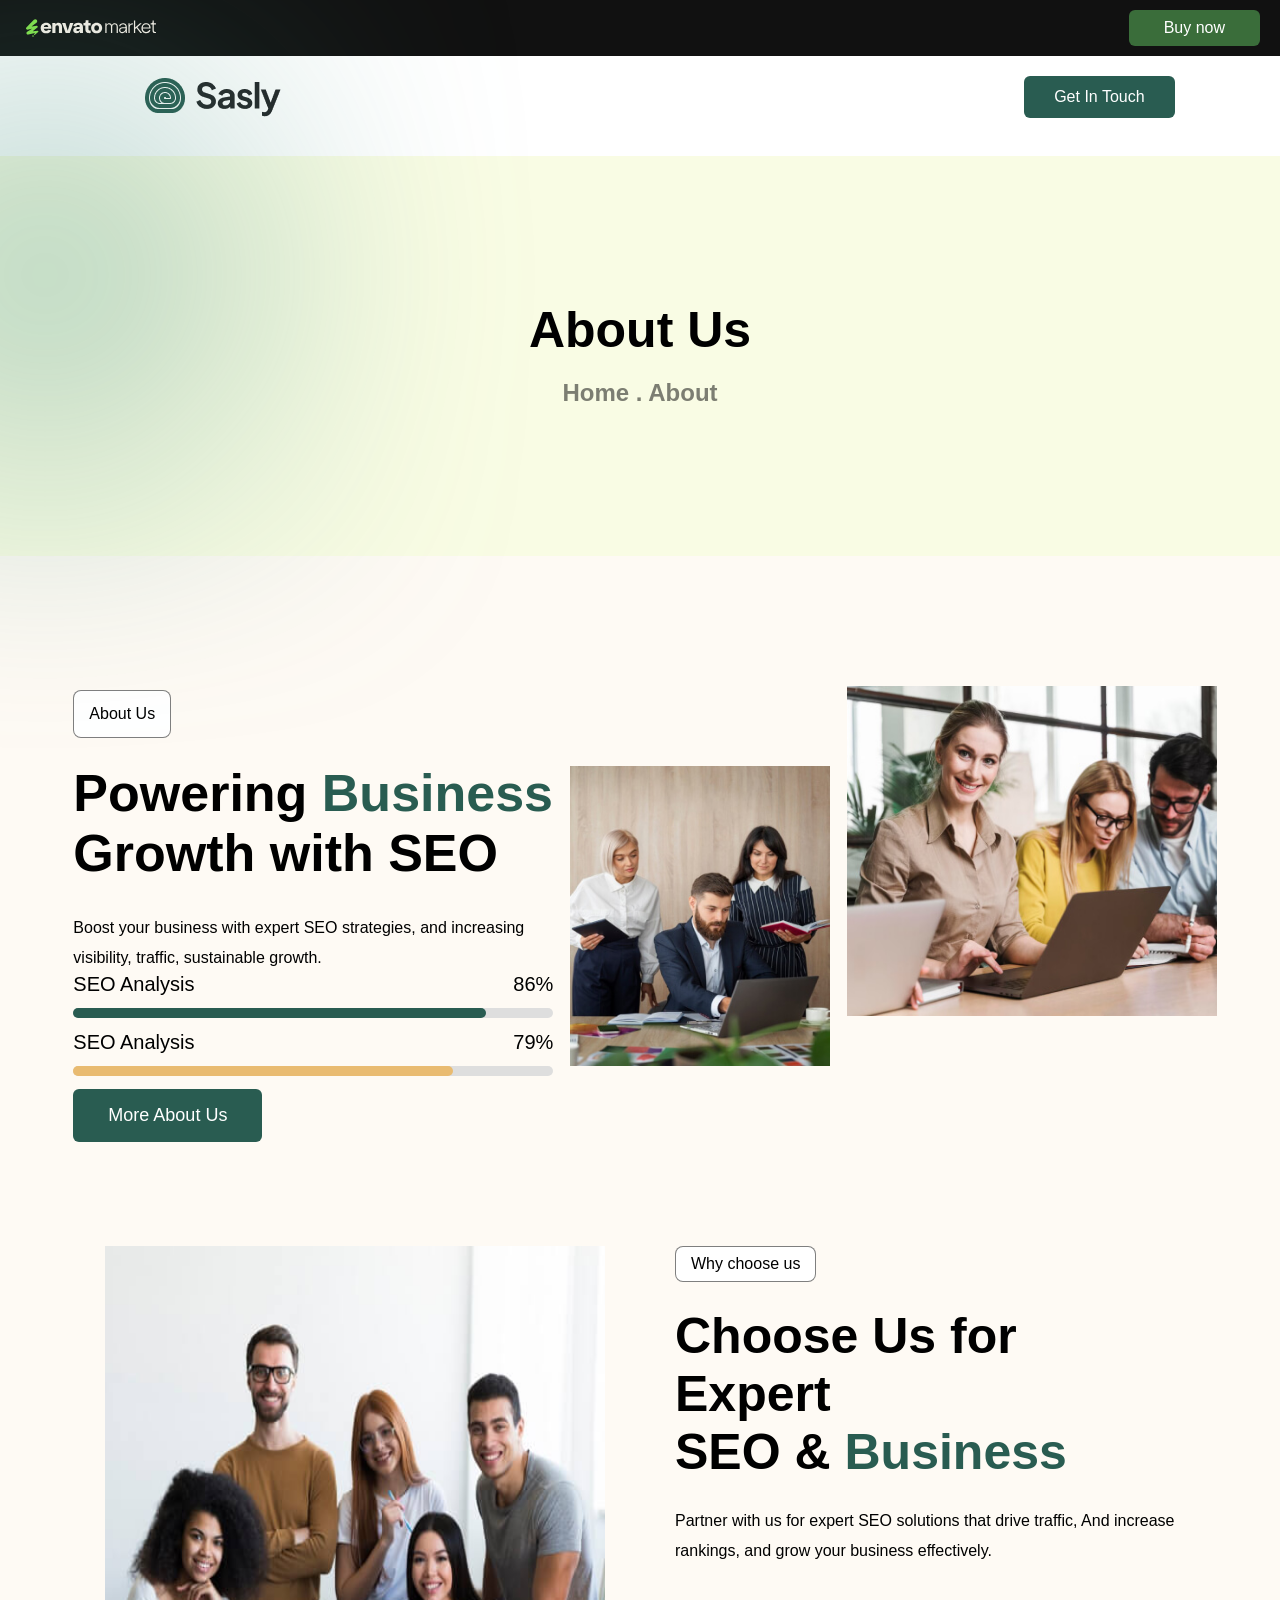
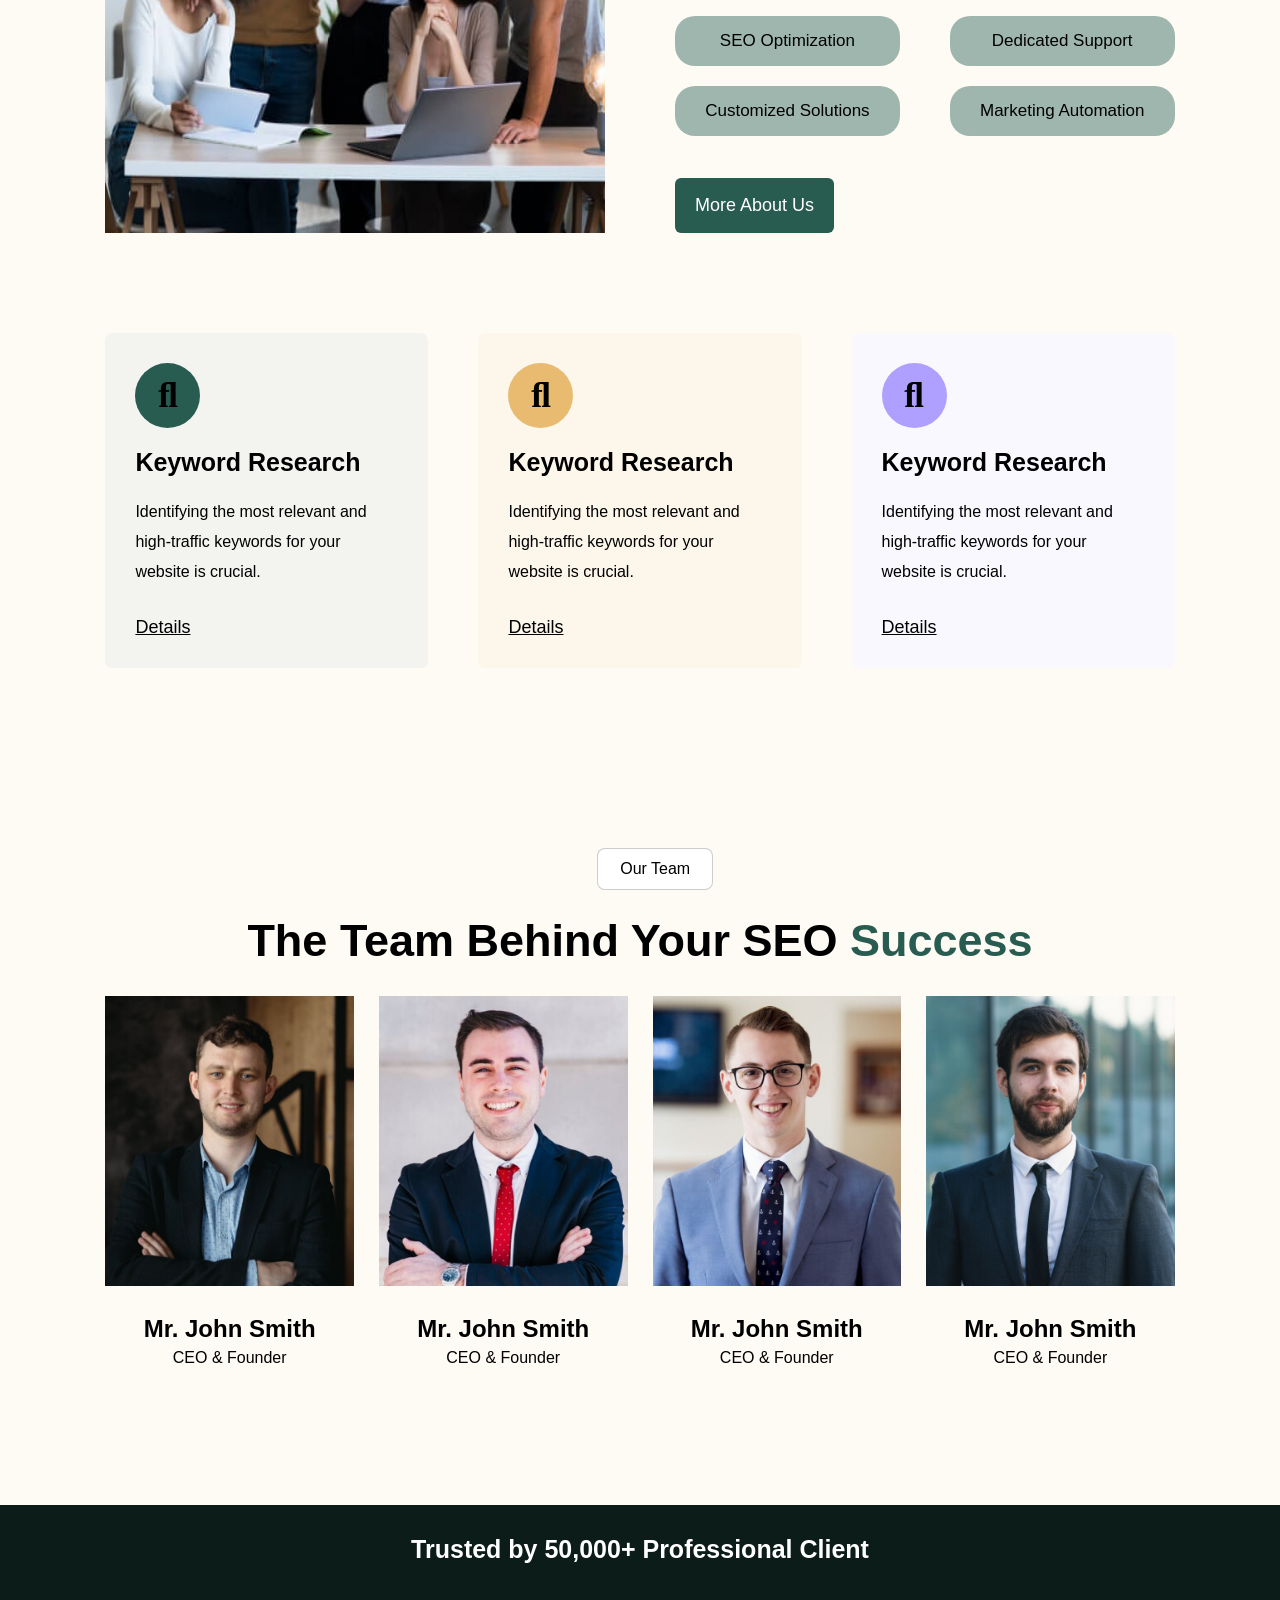
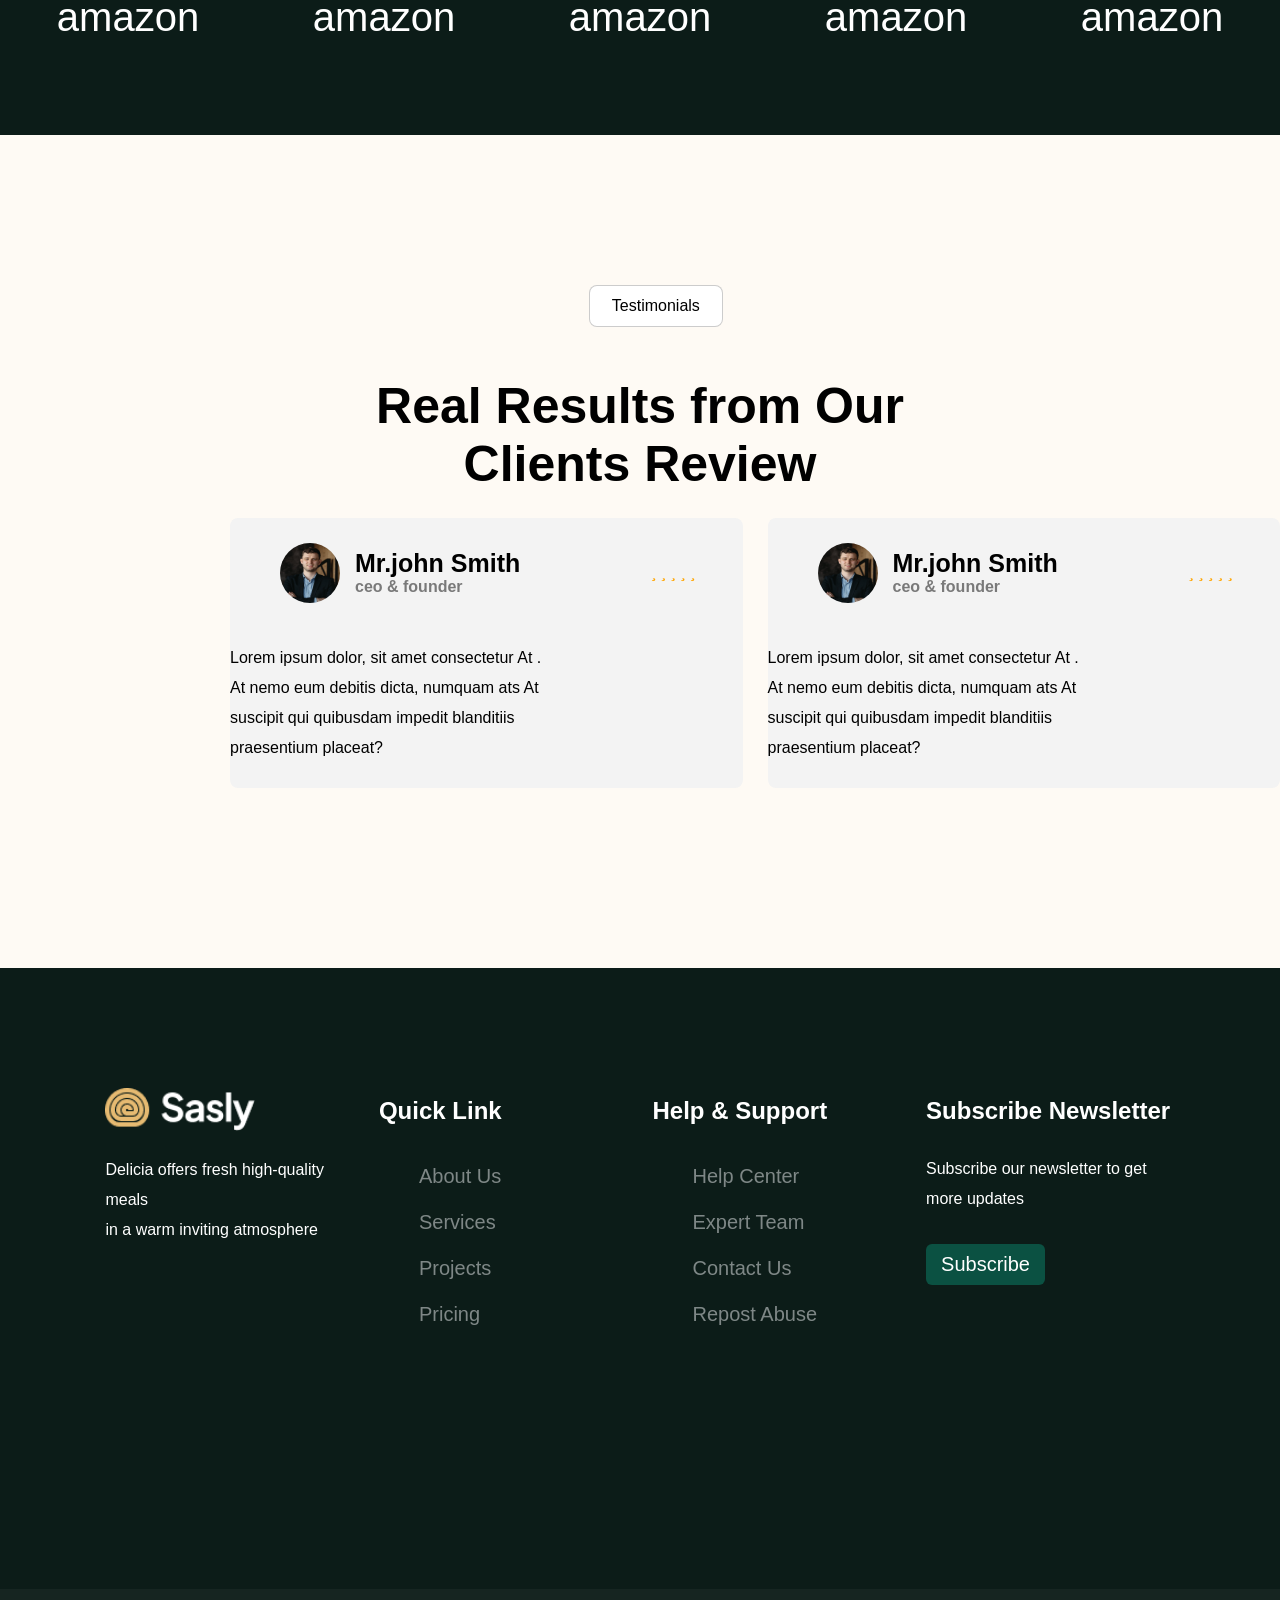
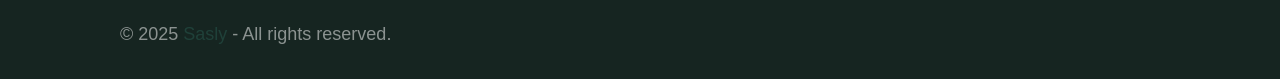
==== index.html @ f97bd37a "first commit" ====
<!DOCTYPE html>
<html>

<head>
    <meta charset='utf-8'>
    <meta http-equiv='X-UA-Compatible' content='IE=edge'>
    <title>index</title>
    <meta name='viewport' content='width=device-width, initial-scale=1'>
    <link rel="stylesheet" href="./css/style.css">
    <link rel="stylesheet" href="./css/fontawesome.css">
</head>

<body>
    <div class="nav">
        <!--logo -->
        <img src="./imgs/envato_market-dd390ae860330996644c1c109912d2bf63885fc075b87215ace9b5b4bdc71cc8.svg">
        <!-- button -->
        <button>
            <a href="#!">
                Buy now
            </a>
        </button>
    </div>
    <!-- start header -->
    <header id="link" class="head2">
        <!-- container -->
        <div class="container">
            <!-- img -->
            <!-- ul -->
            <ul class="links">
                <a href="#!"><img src="./imgs/logo-main[1].png"></a>
                <div class="li">
                    <li>
                        <a href="user.html#link">home</a>
                    </li>

                    <li>
                        <a href="#!">Services</a>
                    </li>

                    <li>
                        <a href="index.html#about">Projects</a>
                    </li>

                    <li>
                        <a href="#!">Pages</a>
                    </li>

                    <li>
                        <a href="#!">Blog</a>
                    </li>
                </div>
                <button class="btn">
                    <a href="#!">
                        Get In Touch<!--  <i class="fa-solid fa-angles-right"></i> -->
                    </a>
                </button>
            </ul>
            <!-- button -->

            <!-- i -->
            <div class="i">
                <a href="#!"> <i class="fa-solid fa-list-ul"></i></a>
            </div>
        </div>
    </header>
    <div id="about" class="about">
        <div class="filterabout"></div>
        <h1 class="h1about">
            About Us
        </h1>
        <h2 class="h2about">
            Home . About
        </h2>
    </div>
    <section class="aboutus">
        <!-- <div class="container"> -->
        <div class="dgrid">
            <div class="p">
                <span class="carding">
                    <p>About Us</p>
                </span>
                <h1>
                    Powering <span class="sg">Business</span> <br>Growth with SEO
                </h1>
                <p>
                    Boost your business with expert SEO strategies, and increasing<br>
                    visibility, traffic, sustainable growth.
                </p>
                <div class="label">
                    <div>
                        SEO Analysis
                    </div>
                    <div>
                        86%
                    </div>
                </div>
                <progress max="100" min="5" value="86" class="pro0">
                </progress> <br>
                <div class="label">
                    <div>
                        SEO Analysis
                    </div>
                    <div>
                        79%
                    </div>
                </div>
                <progress max="100" min="5" value="79" class="pro1">
                </progress> <br>
                <button class="btns">
                    <a href="#!">
                        More About Us
                    </a>
                </button>
            </div>
            <!-- img -->
            <img class="about3" src="./imgs/about3.jpg">
            <!-- about us -->
            <!-- img -->
            <img class="about4" src="./imgs/about4.jpg">
            <!-- button -->
        </div>
    </section>
    <section class="Whychooseus">
        <div class="container">
            <img src="./imgs/service1.jpg">
            <div class="chooseus">
                <span class="carding">
                    Why choose us
                </span>
                <h1 class="h1head">
                    Choose Us for Expert<br> SEO & <span class="sg">Business</span>
                </h1>
                <p>
                    Partner with us for expert SEO solutions that drive traffic, And increase<br> rankings, and grow
                    your business effectively.
                </p>
                <div class="chooseflex1">
                    <span class="choosespan">SEO Optimization</span>
                    <span class="choosespan">Dedicated Support</span>
                </div>
                <div class="chooseflex2">
                    <span class="choosespan">Customized Solutions</span>
                    <span class="choosespan">Marketing Automation</span>
                </div>
                <button class="btns">
                    <a href="#!">More About Us</a>
                </button>
            </div>
        </div>
    </section>
    <section class="WorkingProcess">
        <div class="container">
            <div class="mainh">
            </div>
            <div class="Delivers2">
                <div class="Deliver1">
                    <div class="expertcycle">
                        <i class="fa-solid fa-magnifying-glass"></i>
                    </div>
                    <h2>Keyword Research</h2>
                    <p>Identifying the most relevant and high-traffic keywords for your website is crucial.</p>
                    <a href="#!">Details</a>
                </div>
                <div class="Deliver2">
                    <div class="expertcycle">
                        <i class="fa-solid fa-magnifying-glass"></i>
                    </div>
                    <h2>Keyword Research</h2>
                    <p>Identifying the most relevant and high-traffic keywords for your website is crucial.</p>
                    <a href="#!">Details</a>
                </div>
                <div class="Deliver3">
                    <div class="expertcycle">
                        <i class="fa-solid fa-magnifying-glass"></i>
                    </div>
                    <h2>Keyword Research</h2>
                    <p>Identifying the most relevant and high-traffic keywords for your website is crucial.</p>
                    <a href="#!">Details</a>
                </div>
            </div>
        </div>
    </section>
    <section class="OurTeam">
        <div class="container">
            <p class="ptrying">
                Our Team
            </p>
            <h1 class="h1center">
                The Team Behind Your SEO <span class="sg">Success</span>
            </h1>
            <div class="teamgrid">
                <div class="teamimgs">
                    <img src="./imgs/team1.jpg">
                    <div class="contacts">
                        <i class="fa-solid fa-magnifying-glass"></i>
                        <i class="fa-solid fa-magnifying-glass"></i>
                        <i class="fa-solid fa-magnifying-glass"></i>
                        <i class="fa-solid fa-magnifying-glass"></i>
                    </div>
                    <h1>
                        Mr. John Smith
                    </h1>
                    <p>
                        CEO & Founder
                    </p>
                </div>
                <div class="teamimgs">
                    <img src="./imgs/team2.jpg">
                    <div class="contacts">
                        <i class="fa-solid fa-magnifying-glass"></i>
                        <i class="fa-solid fa-magnifying-glass"></i>
                        <i class="fa-solid fa-magnifying-glass"></i>
                        <i class="fa-solid fa-magnifying-glass"></i>
                    </div>
                    <h1>
                        Mr. John Smith
                    </h1>
                    <p>
                        CEO & Founder
                    </p>
                </div>
                <div class="teamimgs">
                    <img src="./imgs/team3.jpg">
                    <div class="contacts">
                        <i class="fa-solid fa-magnifying-glass"></i>
                        <i class="fa-solid fa-magnifying-glass"></i>
                        <i class="fa-solid fa-magnifying-glass"></i>
                        <i class="fa-solid fa-magnifying-glass"></i>
                    </div>
                    <h1>
                        Mr. John Smith
                    </h1>
                    <p>
                        CEO & Founder
                    </p>
                </div>
                <div class="teamimgs">
                    <img src="./imgs/team4.jpg">
                    <div class="contacts">
                        <i class="fa-solid fa-magnifying-glass"></i>
                        <i class="fa-solid fa-magnifying-glass"></i>
                        <i class="fa-solid fa-magnifying-glass"></i>
                        <i class="fa-solid fa-magnifying-glass"></i>
                    </div>
                    <h1>
                        Mr. John Smith
                    </h1>
                    <p>
                        CEO & Founder
                    </p>
                </div>

            </div>
    </section>
    <section class=" ProfessionalClient">
        <div class="Professional">
            <h1 class="proh">
                Trusted by 50,000+ Professional Client
            </h1>
            <div class="prop">
                <p>amazon</p>
                <p>amazon</p>
                <p>amazon</p>
                <p>amazon</p>
                <p>amazon</p>
            </div>
        </div>
    </section>
    <section class="Testimonials">
        <p class="ptrying">
            Testimonials
        </p>
        <h1 class="h1head">
            Real Results from Our<br>
            Clients Review
        </h1>

        <div class="gridTestimonials">
            <div class="card1">
                <div class="mrjohn">
                    <img src="./imgs/team1.jpg">
                    <div>
                        <h3>
                            Mr.john Smith
                        </h3>
                        <h4>
                            ceo & founder
                            </h6>
                    </div>
                    <div class="Testimonialsi">
                        <i class="fa-solid fa-star"></i>
                        <i class="fa-solid fa-star"></i>
                        <i class="fa-solid fa-star"></i>
                        <i class="fa-solid fa-star"></i>
                        <i class="fa-solid fa-star"></i>
                    </div>
                </div>
                <p>
                    Lorem ipsum dolor, sit amet consectetur At .<br>
                    At nemo eum debitis dicta, numquam ats At <br>
                    suscipit qui quibusdam impedit blanditiis <br>
                    praesentium placeat?
                </p>
            </div>
            <div class="card1">
                <div class="mrjohn">
                    <img src="./imgs/team1.jpg">
                    <div>
                        <h3>
                            Mr.john Smith
                        </h3>
                        <h4>
                            ceo & founder
                            </h6>
                    </div>
                    <div class="Testimonialsi">
                        <i class="fa-solid fa-star"></i>
                        <i class="fa-solid fa-star"></i>
                        <i class="fa-solid fa-star"></i>
                        <i class="fa-solid fa-star"></i>
                        <i class="fa-solid fa-star"></i>
                    </div>
                </div>
                <p>
                    Lorem ipsum dolor, sit amet consectetur At .<br>
                    At nemo eum debitis dicta, numquam ats At <br>
                    suscipit qui quibusdam impedit blanditiis <br>
                    praesentium placeat?
                </p>
            </div>
            <!-- <div class="card1">
            <div class="mrjohn">
                <img src="./assets/img/team1.jpg">
                <div>
                <h3>
                    Mr.john Smith
                </h3>
                <h4>
                    ceo & founder
                </h6>
            </div>
            <div class="Testimonialsi">
                <i class="fa-solid fa-star"></i>
                <i class="fa-solid fa-star"></i>
                <i class="fa-solid fa-star"></i>
                <i class="fa-solid fa-star"></i>
                <i class="fa-solid fa-star"></i>
            </div>
            </div>
            <p>
                Lorem ipsum dolor, sit amet consectetur At  .<br>
                 At nemo eum debitis dicta, numquam ats At   <br> 
                 suscipit qui quibusdam impedit blanditiis <br>
                    praesentium placeat?
            </p>
        </div> -->
        </div>
    </section>
    <section class="footer">
        <div class="container">
            <div class="grid4">
                <div class="foot1">
                    <img src="./imgs/logo-white.png">
                    <p>Delicia offers fresh high-quality meals<br> in a warm inviting atmosphere</p>
                </div>
                <div class="foot2">
                    <h1>
                        Quick Link
                    </h1>
                    <ul>
                        <li><a href="#!">About Us</a></li>
                        <li><a href="#!">Services</a></li>
                        <li><a href="#!">Projects</a></li>
                        <li><a href="#!">Pricing</a></li>
                    </ul>
                </div>
                <div class="foot3">
                    <h1>
                        Help & Support
                    </h1>
                    <ul>
                        <li><a href="#!">Help Center</a></li>
                        <li><a href="#!">Expert Team</a></li>
                        <li><a href="#!">Contact Us</a></li>
                        <li><a href="#!">Repost Abuse</a></li>
                    </ul>
                </div>
                <div class="foot4">
                    <h1>
                        Subscribe Newsletter
                    </h1>
                    <p>
                        Subscribe our newsletter to get more updates
                    </p>
                    <div>
                        <button class="Subscribe">
                            <a href="#!">
                                Subscribe
                            </a>
                        </button>
                        </span>
                    </div>
                </div>
            </div>
        </div>
        <div class="minfooter">
            <p>
                © 2025 <span class="sg">Sasly</span> - All rights reserved.
            </p>
            <ul class="links">
                <li>
                    <a href="user.html#link">home</a>
                </li>

                <li>
                    <a href="#!">pages</a>
                </li>

                <li>
                    <a href="#!">about us</a>
                </li>

                <li>
                    <a href="#!">contact us</a>
                </li>

                <li>

                </li>
            </ul>
        </div>

    </section>
</body>

</html>
---- css/style.css ----
@import url('https://fonts.googleapis.com/css2?family=Roboto:ital,wght@0,100;0,300;0,400;0,500;0,700;0,900;1,100;1,300;1,400;1,500;1,700;1,900&display=swap');

:root {
    --primary-color: #295C51;
    --secondary-color: #E9BB71;
    --primary-black-color: #0C1C18;
    --gray-color: #FEFCF8;
    --heading-color: #111111;
    --white-color: #ffffff;
    --text-color: #696969;
    --border-color: rgba(16, 16, 16, 0.10);
    --main-gray: #F0F2F4;
    --font-24: 24px;
    --font-18: 18px;
    --font-16: 16px;
    --heading-font: "Plus Jakarta Sans", sans-serif;
    --body-font: "Manrope", sans-serif;
}

* {
    box-sizing: border-box;
}
.ptrying{
    display: inline-flex;
    margin-left: 46%;
    padding-block: 5px;
    padding-inline: 22px;
    text-align: center;
    background-color: var(--white-color);
    color: rgb(0, 0, 0);
    border: 1px solid rgb(0, 0, 0,.2);
    border-radius: 8px;
    margin-bottom: 25px;
}
.carding {
    background-color: white;
    padding-block: 8px;
    padding-inline: 15px;
    display: inline-block;
    text-align: center;
    border: 1px solid rgb(0, 0, 0, .5);
    border-radius: 8px;
    margin-bottom: 25px;
}

html {
    scroll-behavior: smooth;
    transition: 5s;
}

.h1head {
    font-size: 50px;
    margin-top: 25px;
    margin-bottom: 25px;
}

.h1center {
    font-size: 45px;
    text-align: center;
}

.sg {
    color: var(--primary-color);
}

body {
    margin: 0;
    padding: 0;
    font-family: "Manrope", sans-serif;
    background-color: rgb(254, 250, 244);
}

.container {
    max-width: 1295x;
    width: 89%;
    margin-inline: auto;
    padding-inline: 35px;
}

img {
    width: 100%;
    height: 100%;
    display: block;
    max-width: 100%;
}

a {
    color: black;
    display: inline-block;
    text-decoration: none;
}

a:hover {
    color: var(--primary-color);
    transition: .3s;
}

h1,
h2,
h3,
h4,
h5,
h6,
p {
    margin-block: 0;
}

p {
    line-height: 30px;
}

ul,
li {
    list-style-type: none;
}

button {
    padding-block: 9px;
    padding-inline: 15px;
    border-radius: 6px;
    border: none;
    font-size: 16px;
}

/* start header */
.nav {
    background-color: var(--heading-color);
    display: flex;
    height: 56px;
    align-items: center;
    justify-content: space-between;
    position: sticky;
    top: 0px;

    img {
        height: 110px;
        width: 130px;
        margin-left: 26px;
    }

    button {
        margin-right: 20px;
        background-color: rgba(101, 202, 101, 0.5);
    }

    button a {
        color: white;
        padding-left: 20px;
        padding-right: 20px;
    }
}

.head {
    background-color: white;
    display: flex;
    align-items: center;
    margin-bottom: 130px;

    .links {
        display: flex;
        justify-content: space-between;
        align-items: center;

        /* padding-block:10px ; */
        .li {
            display: flex;
            gap: 50px;
        }
    }

    ul {
        display: flex;
        gap: 75px;
        font-size: 20px;
    }

    .btn {
        background-color: var(--primary-color);
    }

    .btn a {
        padding: 3px 15px;
        color: white;
    }

    i {
        display: none;
        font-size: 33px;
    }
}

/* end  header  */
.filter {
    position: absolute;
    top: 100px;
    left: -110px;
    height: 250px;
    width: 250px;
    background-color: #408d7c;
    border-radius: 50%;
    filter: blur(140px);
}

/* start hero */
.hero {
    margin-bottom: 170px;

    .hero-span {
        p {
            margin-bottom: 30px;
            background-color: rgb(255, 255, 255);
            text-align: center;
            display: inline-block;
            align-items: center;
            font-size: large;
            padding-block: 8px;
            padding-inline: 20px;
            border-radius: 8px;
        }
    }

    .models {
        display: grid;
        grid-template-columns: repeat(5, 1fr);
    }

    .container {
        display: grid;
        grid-template-columns: repeat(2, 1fr);
        gap: 65px;
    }

    h1 {
        position: relative;
        font-size: 70px;
        margin-top: 36px;
        margin-bottom: 16px;
        line-height: 95px;
    }

    .sg {
        color: #295C51;
    }

    p {
        margin-bottom: 18px;
    }

    button {
        width: 180px;
        justify-content: flex-start;
        background-color: #295C51;
        margin-right: 30px;
    }

    button a {
        margin: 8px 5px;
        color: white;
    }

    .img1,
    .img2,
    .img3,
    .img4 {
        height: 50px;
        width: 50px;
        object-fit: cover;
        border-radius: 50%;
        border: 2px solid rgb(255, 255, 255);
    }

    .models {
        display: flex;
        align-items: center;
    }

    .img1 {
        margin-right: -10px;
    }

    .img2 {
        margin-right: -10px;
    }

    .img4 {
        background-color: var(--secondary-color);
        margin-left: -10px;
    }

    .img4 p {
        text-align: center;
        margin-top: 12.5px;
    }

    .lift {
        img {
            margin-bottom: 20px;
            width: 300px;

        }

        .right {
            position: relative;
        }

        .right .shape3 {
            position: absolute;
            left: 0;
            top: 0;
            height: 250px;
            width: 250px;
        }

    }

    .filter2 {
        position: absolute;
        bottom: -5px;
        right: 0px;
        height: 200px;
        width: 250px;
        background-color: #408d7c;
        border-radius: 50%;
        filter: blur(140px);
    }

    .shape1 {
        position: absolute;
        top: -50px;
        left: 74%;
        height: 90px;
        width: 115px;
        object-fit: cover;
    }

    .aboutus {
        margin-top: 150px;
    }
}

/* end hero */
/* start about */
.aboutus .dgrid {
    display: flex;
    align-items: center;
    justify-content: space-around;
    margin: 0 55px 100px 65px;

    .about1 {
        margin-top: -70px;
    }

    .about2 {
        margin-top: 70px;
    }

    .about1,
    .about2 {
        height: 470px;
        width: 350px;
        object-fit: contain;
    }

    h1 {
        font-size: 52px;
        margin-bottom: 30px;
    }

    .pro0 {
        accent-color: var(--primary-color);
        border-radius: 8px;
        height: 10px;
        width: 480px;
        margin-top: 12px;
        margin-bottom: 12px;
    }

    .pro0::-webkit-progress-bar {
        background-color: #dedede;
        border-radius: 10px;
    }

    .pro0::-webkit-progress-value {
        background-color: var(--primary-color);
        border-radius: 10px;
    }

    .pro1 {
        accent-color: #E9BB71;
        border-radius: 8px;
        height: 10px;
        width: 480px;
        margin-top: 12px;
        margin-bottom: 12px;
    }

    .pro1::-webkit-progress-bar {
        background-color: #dedede;
        border-radius: 10px;
    }

    .pro1::-webkit-progress-value {
        background-color: #E9BB71;
        border-radius: 10px;
    }

    .poscycle {
        position: relative;

        .about2cycle {
            position: absolute;
            top: -50px;
            left: 25%;
            height: 200px;
            width: 160px;
            object-fit: contain;
        }
    }

    .label {
        display: flex;
        justify-content: space-between;
        font-size: 20px;
    }

    /* .pro2 {
        background-color: var(--primary-color);
        width: 400px;
        height: 11px;
        border-radius: 5px;
    }

    .pro3 {
        background-color: var(--secondary-color);
        width: 360px;
        height: 11px;
        border-radius: 5px;
    } */

    .hpro {
        display: flex;
        justify-content: space-between;
    }

    .btns {
        background-color: var(--primary-color);
    }

    .btns a {
        padding: 7px 20px;
        color: white;
        font-size: 18px;
    }
}

.p2 {
    display: none;
}

/* end about */
/* start Services */
.dflex {
    margin-bottom: 200px;

    .h1cardingdflex {
        flex-direction: column;
        align-items: center;
        justify-content: center;
    }
}

.dflex h1 {
    margin-bottom: 45px;
    text-align: center;
    font-size: 45px;
}

.dflex .carding p {
    display: flex;
    justify-content: center;
    align-items: center;
}

.experts {
    display: grid;
    grid-template-columns: repeat(4, 1fr);
    gap: 25px;
}

.expert {
    text-align: center;
    padding: 30px;
    background-color: rgb(238, 238, 238);
    border-radius: 7px;

    i {
        margin-bottom: 10px;
        padding-top: 20%;
        display: flex;
        justify-content: center;
        font-size: 30px;
        text-align: center;
    }

    p {
        color: rgb(0, 0, 0, .6);
        margin-bottom: 20px;
    }

    h2 {
        margin-bottom: 20px;
    }

    a {
        text-decoration-line: underline;
        padding-top: 10px;
        font-size: 18px;
        margin-bottom: 15px;
        color: #111111;
    }

    .expertcycle {
        background-color: rgba(214, 214, 214, 0.5);
        display: inline-flex;
        align-items: center;
        justify-content: center;
        height: 65px;
        width: 65px;
        border-radius: 50%;
        margin-bottom: 20px;
    }
}

.expert:hover {
    background-color: var(--primary-color);
    transition: .5s ease-in;

    h2,
    p,
    a {
        color: white;
    }

    .expertcycle {
        background-color: #0b5142;
    }
}

/* eng Services */
/* start Case Study */
.CaseStudy {
    margin-bottom: 200px;

    .grid2 {
        display: grid;
        grid-template-columns: repeat(3, 1fr);
        gap: 26px;
    }

    .hb {
        display: flex;
        justify-content: space-between;
    }

    h1 {
        margin-bottom: 45px;
        font-size: 45px;
    }

    .btnc {
        background-color: white;
        height: 56px;
        width: 197px;
        border: 1px solid #8f8f8f;
        border-radius: 10px;
    }

    .btnc a {
        font-size: 18px;
        color: #565656;
    }

    .btnc:hover {
        background-color: var(--primary-color);
        transition: .4s;

        a {
            color: white;
        }
    }

    .card {
        position: relative;
    }

    .content {
        border-radius: 10px;
        background-color: white;
        position: absolute;
        left: 59px;
        width: 390px;
        transform: translateX(-50px);
        margin-top: -30px;
        box-shadow: 0 0 10px rgba(0, 0, 0, 0.2);
    }

    h3 {
        padding-block: 20px;
        padding-inline: 25px;
        margin-left: 20px;
        font-size: 18px;
        opacity: .5;
    }


    .p-case {
        padding-inline: 25px;
        padding-bottom: 25px;
        margin-left: 20px;
        font-size: 24px;
        line-height: 35px;
    }
}

/* end Case Study */
/* start Working Process*/
.WorkingProcess {
    margin-bottom: 180px;

    .mainhead {
        display: flex;
        align-items: center;
        justify-content: center;
    }

    h1 {
        margin-bottom: 45px;
        text-align: center;
        font-size: 45px;
    }

    .Delivers {
        display: grid;
        grid-template-columns: repeat(4, 1fr);
        gap: 25px;

        .Deliver1,
        .Deliver2,
        .Deliver3,
        .Deliver4 {
            text-align: start;
            padding: 30px;
            background-color: rgb(238, 238, 238);
            border-radius: 7px;

            p {
                margin-bottom: 20px;
                opacity: .5;
            }

            h2 {
                font-size: 25px;
                margin-bottom: 20px;
            }

            i {
                font-size: 35px;
            }
        }

        .Deliver1,
        .Deliver3 {
            background-color: #d7e2e1;
        }

        .Deliver2,
        .Deliver4 {
            background-color: #fdf5dc;
        }
    }

    .delivercycle {
        display: inline-flex;
        align-items: center;
        justify-content: center;
        /* margin-bottom: 20px; */
        height: 65px;
        width: 65px;
        border-radius: 50%;
        background-color: #e3e9f0;
    }
}

/* end Working Process*/
/* start OurTeam */
.OurTeam {
    margin-bottom: 190px;

    .contacts {
        position: absolute;
        bottom: 50px;
        left: 27px;
        border-radius: 12px;
        display: none;
        width: 250px;
        background-color: var(--primary-color);

        i {
            font-size: 30px;
            margin-right: 10px;
            color: white;
            padding-block: 20px;
            /* margin-top: 15%; */
        }
    }

    .teamgrid {
        display: grid;
        grid-template-columns: repeat(4, 1fr);
        gap: 25px;

        h1,
        p {
            text-align: center;
        }

        img {
            object-fit: contain;
        }

        .teamimgs {
            position: relative;
        }

        .teamimgs:hover {
            transition: .5s;

            .contacts {
                transition: .5s;
                background-color: var(--primary-color);
                display: flex;
                gap: 18px;
                text-align: center;
                justify-content: space-between;
                display: inline-block;
            }
        }
    }
}

/* end OurTeam */
/* start Pricing Plan */
.PricingPlan {
    .container{
        .h1center{
            margin-bottom: 55px;
        }
    }
    .PricingPlangrid {
        display: grid;
        grid-template-columns: repeat(3, 1fr);
        gap: 45px;

        .Basics1 {
            ul{
                h1{
                    color: white;
                }
            }
            background-color: var(--primary-color);
            padding-left: 40px;
            border-radius: 10px;

            .ul {
                padding-top: 20px;
                line-height: 35px;
                background-color: #487a6f;
                width: 280px;
                border-radius: 8px;
                display: inline-block;
                justify-content: center;

                li {
                    font-size: 17px;
                    padding: 5px;
                    color: white;
                }
            }

            .Basicbtn1 {
                color: white;
                margin-top: 30px;
                padding: 18px 10px;
                width: 80%;
                margin-bottom: 30px;

                a {
                    color: rgb(0, 0, 0);
                    font-size: 18px;

                    i {
                        font-size: medium;
                    }
                }
            }

            .h,
            .p,
            .Standard {
                color: rgb(255, 255, 255);
                font-size: 25px;
                padding-top: 30px;
            }
        }

        .Basics {
            background-color: white;

            .ul {
                padding-top: 20px;
                line-height: 33px;
                background-color: #f4f4f4;
                width: 280px;
                border-radius: 8px;
                display: inline-block;
                justify-content: center;

                li {
                    font-size: 17px;
                    padding: 5px;
                }
            }
        }

        .Basics,
        .Basics1 {
            padding-left: 40px;
            border-radius: 10px;

            .Basic {
                padding-top: 30px;
                font-size: 25px;
            }

            .Basicbtn {
                display: flex;
                align-items: center;
                justify-content: center;
                margin-top: 30px;
                padding: 18px 10px;
                width: 80%;
                background-color: var(--primary-color);
                margin-bottom: 30px;

                a {
                    color: white;
                    font-size: 18px;

                    i {
                        font-size: medium;
                    }
                }
            }

            .Basicbtn:hover {
                background-color: #E9BB71;
                transition: .5s;

                a {
                    color: black;
                }
            }

            .h {
                padding-top: 30px;
                font-size: 55px;
            }

            .p {
                padding-top: 30px;
                font-size: 18px;
                opacity: .4;
            }
        }
    }
}

/* end Pricing Plan */
/* start footer */
.footer {
    position: relative;
    margin-top: 180px;
    background-color: #0C1C18;
    color: white;
    height: 79vh;
    line-height: 45px;

    .grid4 {
        display: grid;
        grid-template-columns: repeat(4, 1fr);
        gap: 25px;
        padding-top: 120px;
        align-items: start;

        img {
            color: white;
            width: 150px;
            object-fit: contain;
            margin-bottom: 24px;
        }
    }

    .footinput {
        width: 200px;
        height: 100px;
        background-color: white;
    }

    .foot2,
    .foot3,
    .foot4 {
        display: block;
        justify-content: flex-start;

        a {
            font-size: 20px;
            color: #F0F2F4;
            opacity: .5;
        }

        h1 {
            margin-bottom: 21px;
        }

        a:hover {
            color: var(--primary-color);
        }
    }

    .minfooter {
        height: 90px;
        width: 100%;
        background-color: rgba(255, 255, 255, 0.04);
        position: absolute;
        bottom: 0;
        display: flex;
        justify-content: space-between;
        align-items: center;

        p {
            padding-left: 120px;
            opacity: .5;
            font-size: large;
        }

        .links {
            display: flex;
            gap: 50px;
            font-size: large;

            li a {
                color: white;
                opacity: .5;
            }

            li a:hover {
                color: var(--primary-color);
            }
        }
    }
}

/* end footer */

/* start responsive */
@media screen and (max-width: 1400px) {
    .links li {
        display: none;
    }

    .head .container {
        display: flex;
        align-items: center;
        justify-content: space-between;
    }

    .filter2 {
        display: none;
    }

    .head i {
        display: inline-flex;
        font-size: 35px;
    }

    .head .btn a {
        display: flex;
        align-items: center;
        margin-right: 5px;
    }

}

@media screen and (max-width: 1260px) {
    .aboutus .dgrid {
        display: flex;
        align-items: center;
        justify-content: space-around;
        margin: 0 0px 100px 0px;
    }
}

@media screen and (max-width: 1173px) {
    .p {
        display: none;
    }

}

@media screen and (max-width: 830px) {
    .btn {
        display: none;
    }
}

@media screen and (max-width: 1080px) {
    .hero .container {
        display: grid;
        grid-template-columns: repeat(1, 1fr);
    }

    .hero .container br {
        display: none;
    }

    .hero .left {
        margin-bottom: 50px;
    }

}

@media screen and (max-width: 1400px) {
    .experts {
        grid-template-columns: repeat(2, 1fr);
        display: grid;
        justify-content: center;
    }

    .expert {
        width: 450px;
    }

    .dflex h1 {
        margin-bottom: 45px;
        margin-left: 18%;
        font-size: 45px;
    }

}

@media screen and (max-width: 1073px) {
    .dflex h1 {
        font-size: 35px;
    }
}

@media screen and (max-width: 972px) {
    .expert {
        width: 400px;
    }
}

@media screen and (max-width: 866px) {
    .experts {
        grid-template-columns: repeat(1, 1fr);
    }

    .dflex h1 {
        font-size: 25px;
    }

    .expert {
        width: 470px;
        justify-content: center;
    }
}

/* end responsive */
/* about us */
.ceo {
    width: 100px;
    background-color: white;
    padding-block: 8px;
    padding-inline: 15px;
    display: flex;
    flex-direction: column;
    align-items: center;
    justify-content: center;
    border: 1px solid rgb(0, 0, 0, .5);
    border-radius: 8px;
    margin-bottom: 25px;
}

.head2 {
    background-color: white;
    display: flex;
    align-items: center;

    .links {
        display: flex;
        justify-content: space-between;
        align-items: center;

        /* padding-block:10px ; */
        .li {
            display: flex;
            gap: 50px;
        }
    }

    ul {
        display: flex;
        gap: 75px;
        font-size: 20px;
    }

    .btn {
        background-color: var(--primary-color);
    }

    .btn a {
        padding: 3px 15px;
        color: white;
    }

    i {
        display: none;
        font-size: 33px;
    }
}

.about {
    background-color: #f9fce4;
    height: 400px;
    margin-bottom: 130px;

    .filterabout {
        position: absolute;
        top: 150px;
        left: -100px;
        height: 250px;
        width: 290px;
        background-color: #408d7c;
        border-radius: 50%;
        filter: blur(140px);
    }

    .h1about {
        font-size: 50px;
        text-align: center;
        padding-top: 145px;
        margin-bottom: 20px;
    }

    .h2about {
        opacity: .5;
        flex-direction: column;
        text-align: center;
        display: flex;
        justify-content: center;
    }
}

.aboutus {
    .about3 {
        height: 300px;
        width: 260px;
    }

    .about4 {
        height: 330px;
        width: 370px;
        margin-bottom: 130px;
    }
}

.WorkingProcess {
    .Delivers2 {
        display: grid;
        grid-template-columns: repeat(3, 1fr);
        gap: 50px;

        .Deliver1 {
            .expertcycle {
                display: inline-flex;
                align-items: center;
                justify-content: center;
                margin-bottom: 20px;
                height: 65px;
                width: 65px;
                border-radius: 50%;
                background-color: #295C51;
                i{
                    text-align: center;
                    margin-top: 30%;
                }
            }
        }

        .Deliver2{
            .expertcycle {
                display: inline-flex;
                align-items: center;
                justify-content: center;
                margin-bottom: 20px;
                height: 65px;
                width: 65px;
                border-radius: 50%;
                background-color: #E9BB71;
                i{
                    text-align: center;
                    margin-top: 30%;
                }
            }
        }
        .Deliver3{
            .expertcycle {
                display: inline-flex;
                align-items: center;
                justify-content: center;
                margin-bottom: 20px;
                height: 65px;
                width: 65px;
                border-radius: 50%;
                background-color: #AF9FFF;
                i{
                    text-align: center;
                    margin-top: 30%;
                }
            }
        }
        .Deliver1,
        .Deliver2,
        .Deliver3 {
            text-align: start;
            padding: 30px;
            border-radius: 7px;

            p {
                font-size: medium;
                margin-bottom: 20px;
            }

            h2 {
                font-size: 25px;
                margin-bottom: 20px;
            }

            i {
                margin-bottom: 20px;
                display: flex;
                justify-content: start;
                font-size: 35px;
            }

            a {
                text-decoration-line: underline;
                padding-top: 10px;
                font-size: 18px;
            }
        }

        .Deliver1 {
            background-color: #F3F4F0;
        }

        .Deliver2 {
            background-color: #FCF6EB;
        }

        .Deliver3 {
            background-color: #F9F8FE;
        }
    }
}

.Whychooseus {
    margin-bottom: 100px;

    .container {
        display: grid;
        grid-template-columns: repeat(2, 1fr);
        gap: 70px;
    }

    .chooseus {
        .carding {
            margin-bottom: 0px;
        }
    }

    .chooseflex1,
    .chooseflex2 {
        display: grid;
        gap: 50px;
        grid-template-columns: repeat(2, 1fr);
    }

    .chooseflex1 {
        margin-top: 50px;
    }

    .choosespan {
        height: 50px;
        border-radius: 20px;
        background-color: #9fb6ae;
        display: inline-flex;
        align-items: center;
        justify-content: center;
        font-size: 17px;
        margin-bottom: 20px;
        color: black;
    }

    .btns {
        background-color: var(--primary-color);
        padding-block: 17px;
        padding-inline: 20px;
        font-size: 18px;
        margin-top: 22px;

        a {
            color: white;
        }
    }

    .expertcycle {
        background-color: rgba(46, 16, 16, 0.5);
        display: inline-flex;
        align-items: center;
        justify-content: center;
        height: 65px;
        width: 65px;
        border-radius: 50%;
        margin-bottom: 20px;
    }
}

.ProfessionalClient {
    .Professional {
        background-color: #0C1C18;
        width: 100%;
        height: 230px;

        /* display: flex; */
        /* justify-content: space-around; */
        .proh {
            color: white;
            font-size: 25px;
            text-align: center;
            padding-top: 30px;
        }

        .prop {
            display: flex;
            align-items: center;
            justify-content: space-around;

            p {
                font-size: 40px;
                color: white;
                padding-top: 3%;
            }
        }
    }
}

.footer {
    .Subscribe {
        background-color: #0b5142;
        margin-top: 30px;

        a {
            color: white;
            opacity: 1;
        }
    }
}

.Testimonials {
    margin-top: 150px;
    .gridTestimonials {
        display: grid;
        grid-template-columns: repeat(2, 1fr);
        gap: 25px;
        margin-left: 230px;

    }
    .card1 {
        background-color: rgb(243, 243, 243);
        padding-block: 25px;
        border-radius: 8px;
    }
    .h1head {
        text-align: center
    }
    .mrjohn {
        display: flex;
        align-items: center;
        gap: 15px;
        margin-bottom: 40px;
        margin-left: 50px;
    }
    img {
        height: 60px;
        width: 60px;
        border-radius: 50%;
    }
    h3 {
        font-size: 25px;
    }
    h4 {
        opacity: .5;
    }
    .pp {
        font-size: 22px;
        margin-left: 50px;
    }
    .Testimonialsi {
        color: orange;
        text-align: end;
        margin-left: 25%;
    }
}
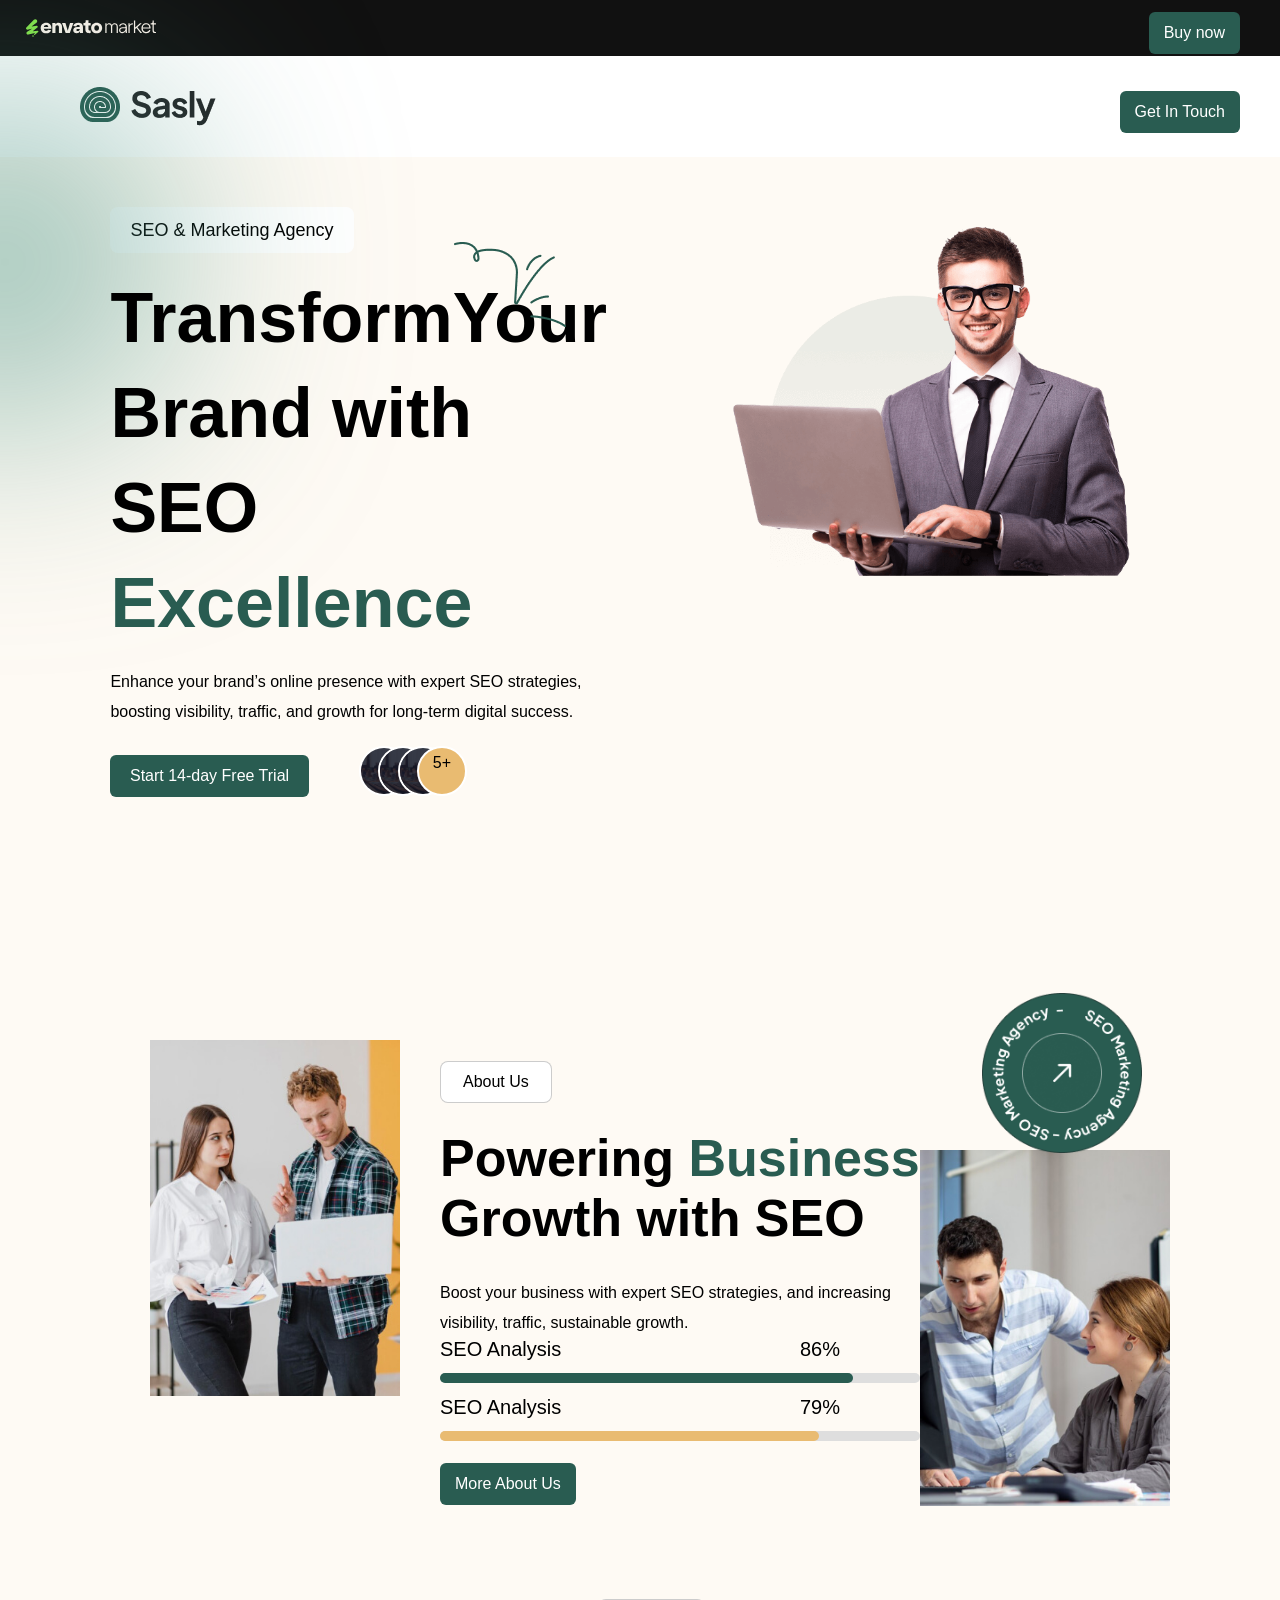
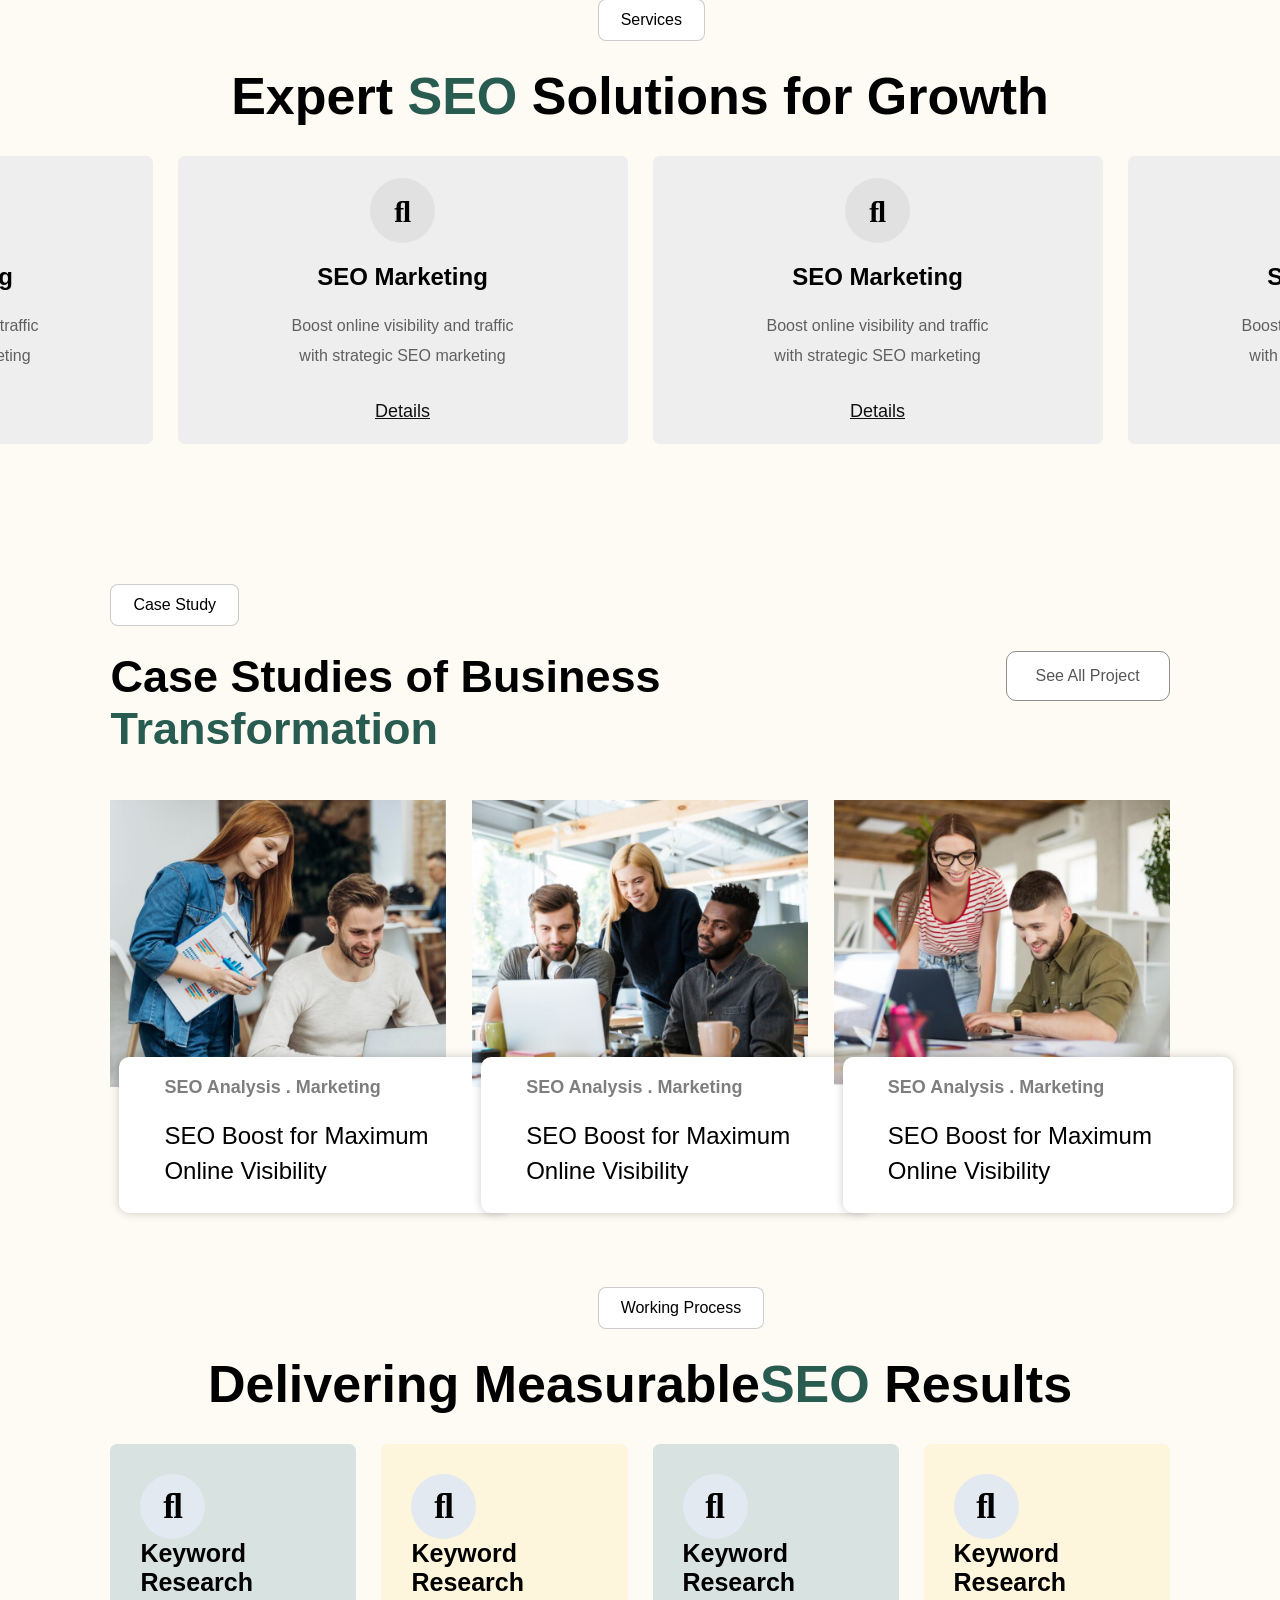
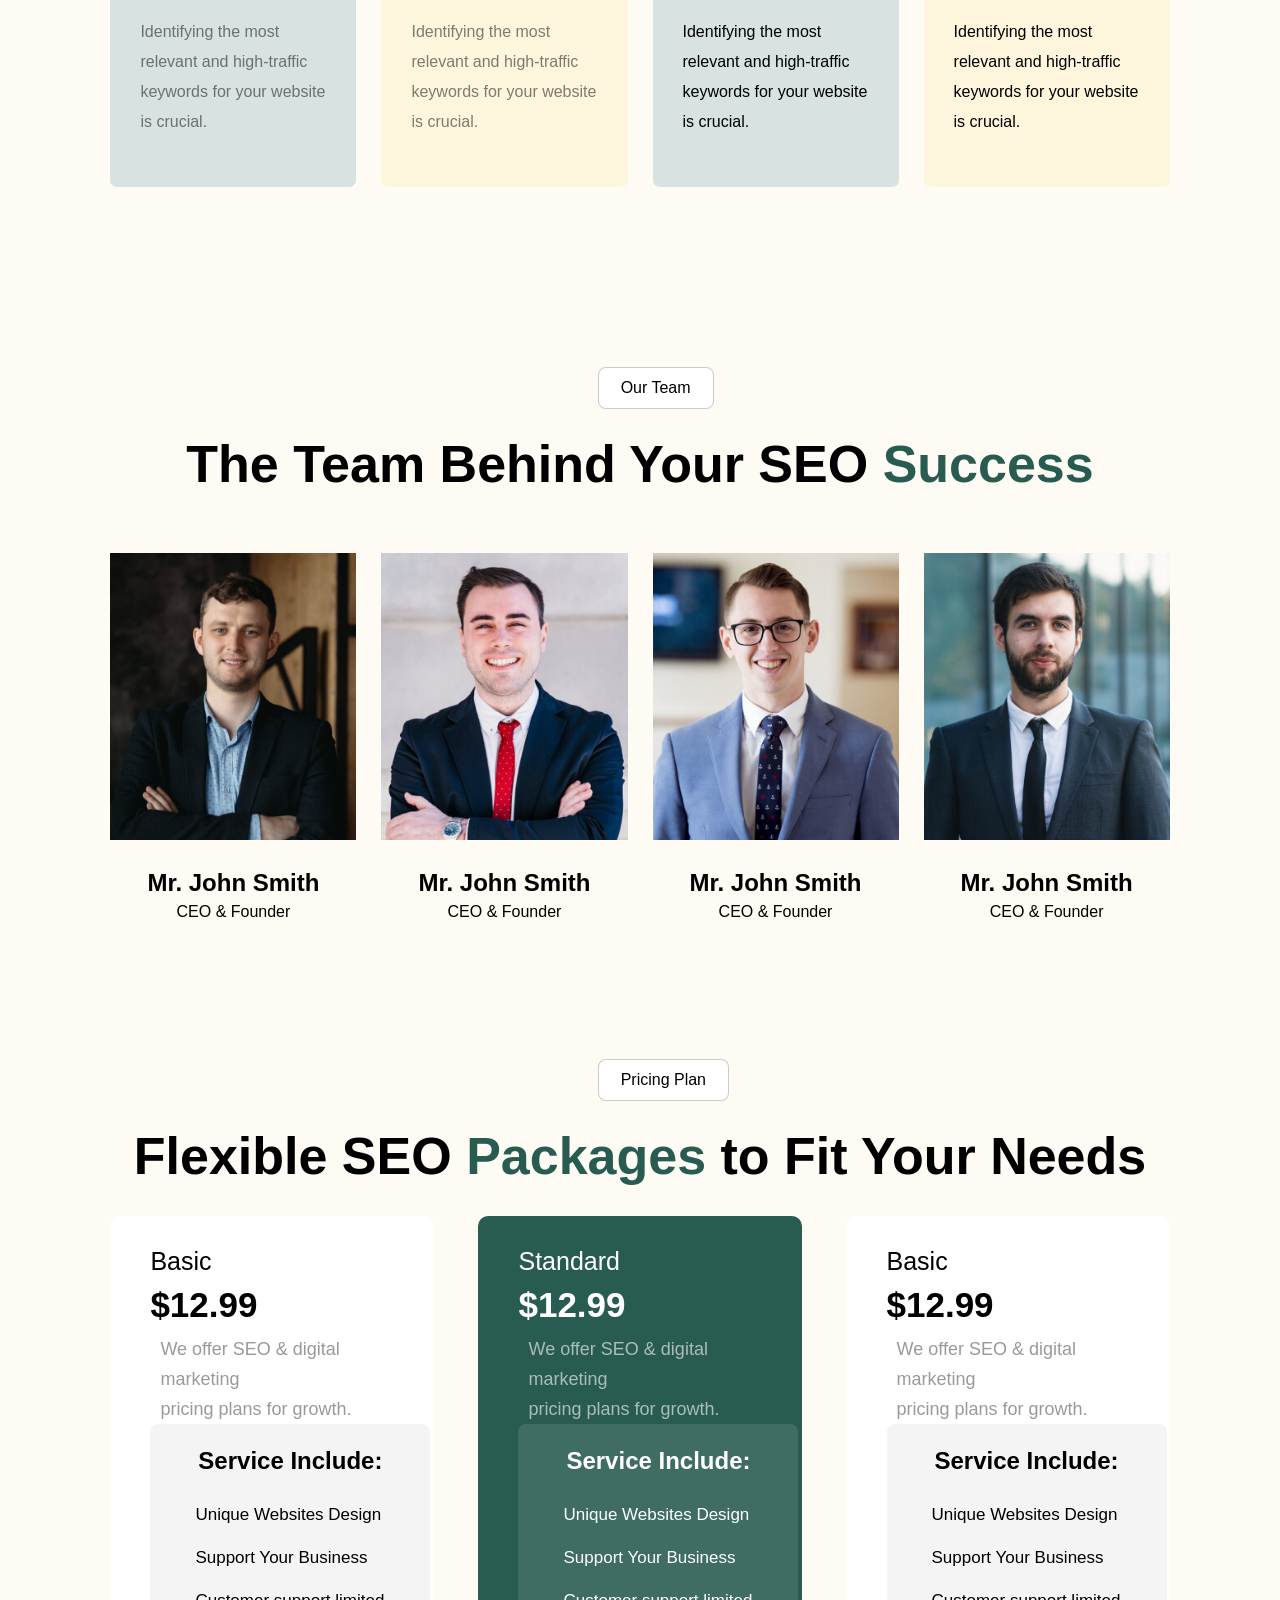
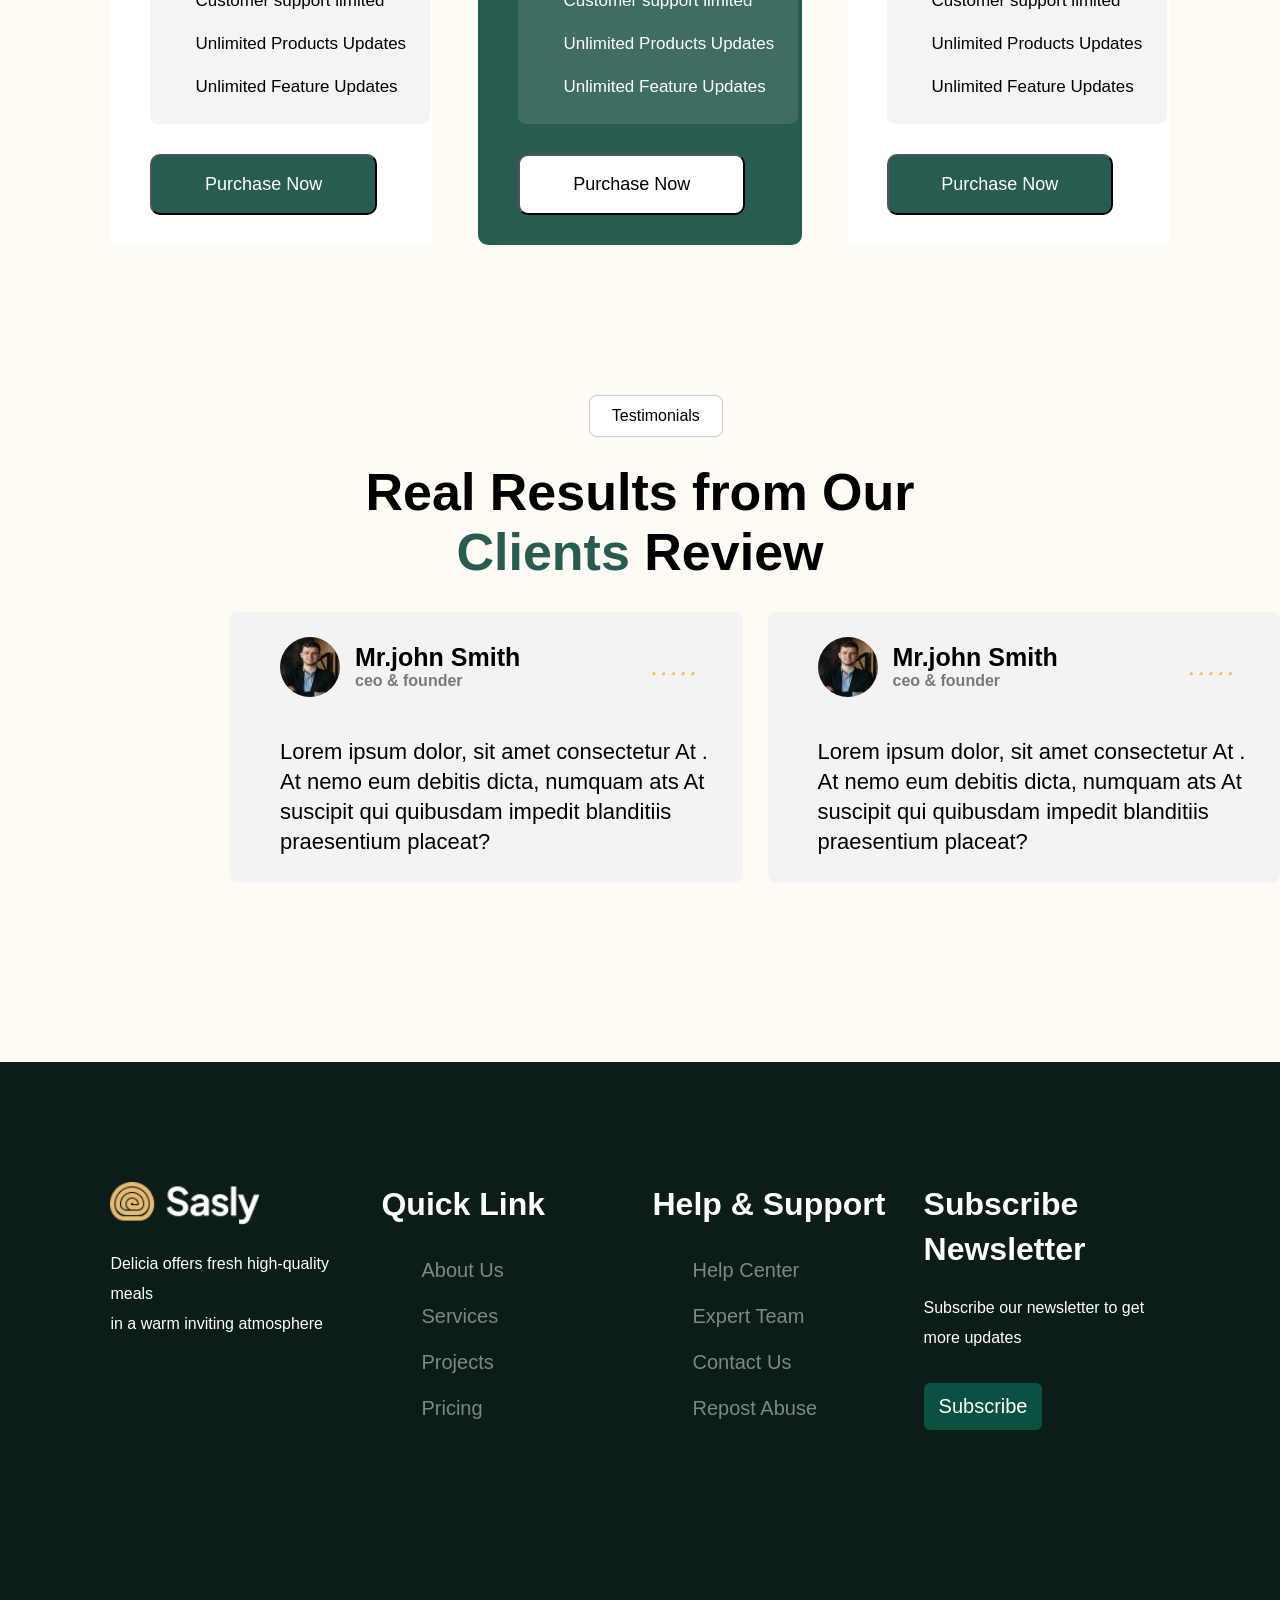
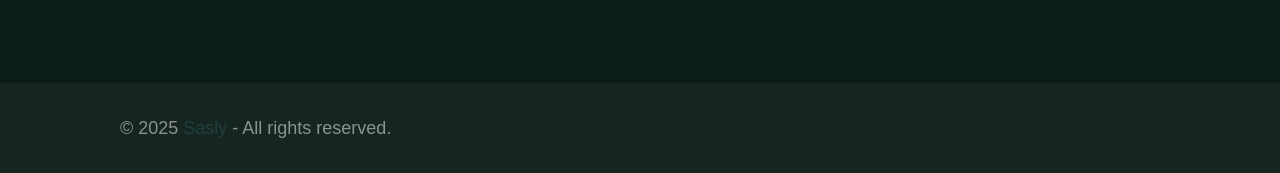
==== commit cd941800: "first commit" ====
--- a/index.html
+++ b/index.html
@@ -1,194 +1,350 @@
 <!DOCTYPE html>
-<html>
+<html lang="en">
 
 <head>
-    <meta charset='utf-8'>
-    <meta http-equiv='X-UA-Compatible' content='IE=edge'>
-    <title>index</title>
-    <meta name='viewport' content='width=device-width, initial-scale=1'>
+    <meta charset="UTF-8">
+    <meta name="viewport" content="width=device-width, initial-scale=1.0">
+    <title>Document</title>
     <link rel="stylesheet" href="./css/style.css">
     <link rel="stylesheet" href="./css/fontawesome.css">
+    <link rel="website icon" type="png" href="./imgs/hero.jpg">
+    <link rel="stylesheet" href="./css/all.min.css">
 </head>
 
 <body>
+    <!-- nav -->
     <div class="nav">
         <!--logo -->
         <img src="./imgs/envato_market-dd390ae860330996644c1c109912d2bf63885fc075b87215ace9b5b4bdc71cc8.svg">
         <!-- button -->
-        <button>
+        <button class="buttongreen">
             <a href="#!">
                 Buy now
             </a>
         </button>
     </div>
     <!-- start header -->
-    <header id="link" class="head2">
+    <header id="home" class="head">
         <!-- container -->
         <div class="container">
             <!-- img -->
+            <figure class="figure" href="#!">
+                <img src="./imgs/logo-main[1].png">
+            </figure>
             <!-- ul -->
             <ul class="links">
-                <a href="#!"><img src="./imgs/logo-main[1].png"></a>
-                <div class="li">
-                    <li>
-                        <a href="user.html#link">home</a>
-                    </li>
-
-                    <li>
-                        <a href="#!">Services</a>
-                    </li>
-
-                    <li>
-                        <a href="index.html#about">Projects</a>
-                    </li>
-
-                    <li>
-                        <a href="#!">Pages</a>
-                    </li>
-
-                    <li>
-                        <a href="#!">Blog</a>
-                    </li>
-                </div>
-                <button class="btn">
+                <li>
+                    <a href="html#index">home</a>
+                </li>
+
+                <li>
+                    <a href="#!">Services</a>
+                </li>
+
+                <li>
+                    <a href="#!">Projects</a>
+                </li>
+
+                <li>
+                    <a href="http://127.0.0.1:5500/about.html#!">about</a>
+                </li>
+
+                <li>
+                    <a href="#!">Blog</a>
+                </li>
+            </ul>
+            <!-- button -->
+            <button class="buttongreen">
+                <a href="#!">
+                    Get In Touch
+                </a>
+            </button>
+        </div>
+    </header>
+    <!-- end header -->
+    <!-- start hero -->
+    <section class="hero">
+        <div class="container">
+            <!--left side-->
+            <div class="left">
+                <!-- filter -->
+                <div class="filter"></div>
+                <!-- span -->
+                <span class="herospan">
+                    <p>SEO & Marketing Agency</p>
+                </span>
+                <!-- h1 -->
+                <h1 class="ani">
+                    <figure class="shape1"><img src="./imgs/shape1.png"></figure>
+                    TransformYour Brand with SEO <span class="sg">Excellence</span>
+                </h1>
+                <!-- paraghraphe -->
+                <p>Enhance your brand’s online presence with expert SEO strategies, boosting visibility, traffic,
+                    and
+                    growth for long-term digital success.</p>
+                <!-- button -->
+                <div class="models">
+                    <button class="buttongreen">
+                        <a href="#!"> Start 14-day Free Trial </a>
+                    </button>
+                    <!-- models -->
+                    <div class="modelsimgs">
+                        <img class="img1" src="./imgs/hero.jpg">
+                        <img class="img2" src="./imgs/hero.jpg">
+                        <img class="img3" src="./imgs/hero.jpg">
+                        <div class="img4">
+                            <p>5+</p>
+                        </div>
+
+                    </div>
+                </div>
+            </div>
+            <!-- right side -->
+            <div class="right">
+                <!-- img -->
+                <figure>
+                    <img src="./imgs/image.png">
+                </figure>
+            </div>
+        </div>
+    </section>
+    <!-- end hero -->
+    <!-- start about  -->
+    <section class="aboutus">
+        <div class="container">
+            <div class="dgrid">
+                <!-- img -->
+                <figure>
+                    <img class="leftnav" src="./imgs/about1.jpg">
+                </figure>
+                <!-- about us -->
+                <div class="centernav">
+                    <span class="headstart">
+                        <p>About Us</p>
+                    </span>
+                    <div>
+                        <!-- h1 -->
+                        <h1 class="h1head">
+                            Powering <span class="sg">Business</span> <br>Growth with SEO
+                        </h1>
+                        <!-- p -->
+                        <p>
+                            Boost your business with expert SEO strategies, and increasing<br>
+                            visibility, traffic, sustainable growth.
+                        </p>
+                    </div>
+                    <!-- label -->
+                    <label class="label">
+                        <div>
+                            SEO Analysis
+                        </div>
+                        <div>
+                            86%
+                        </div>
+                    </label>
+                    <!-- progress -->
+                    <progress max="100" min="5" value="86" class="progress1">
+                    </progress>
+                    <!-- label -->
+                    <label class="label">
+                        <div>
+                            SEO Analysis
+                        </div>
+                        <div>
+                            79%
+                        </div>
+                    </label>
+                    <!-- progress -->
+                    <progress max="100" min="5" value="79" class="progress2">
+                    </progress>
+                    <!-- button -->
+                    <button class="buttongreen">
+                        <a href="#!">
+                            More About Us
+                        </a>
+                    </button>
+                </div>
+                <!-- img -->
+                <div class="leftcycle">
+                    <img class="about2cycle" src="./imgs/circle-shape1.png">
+                    <img class="rightnav" src="./imgs/about2.jpg">
+                </div>
+            </div>
+        </div>
+    </section>
+    <!-- end about -->
+    <!-- start surveses -->
+    <section class="surveses">
+        <div class="container">
+            <div>
+                <p class="headcenter">
+                    Services
+                </p>
+                <h1 class="h1center">
+                    Expert <span class="sg">SEO</span> Solutions for Growth
+                </h1>
+            </div>
+            <div class="experts">
+                <div class="expert">
+                    <div class="expertcycle">
+                        <i class="fa-solid fa-magnifying-glass"></i>
+                    </div>
+                    <h2>
+                        SEO Marketing
+                    </h2>
+                    <p>
+                        Boost online visibility and traffic<br> with strategic SEO marketing
+                    </p>
+                    <div class="Details">
+                        Details
+                    </div>
+                </div>
+                <div class="expert">
+                    <div class="expertcycle">
+                        <i class="fa-solid fa-magnifying-glass"></i>
+                    </div>
+                    <h2>
+                        SEO Marketing
+                    </h2>
+                    <p>
+                        Boost online visibility and traffic<br> with strategic SEO marketing
+                    </p>
+                    <div class="Details">
+                        Details
+                    </div>
+                </div>
+                <div class="expert">
+                    <div class="expertcycle">
+                        <i class="fa-solid fa-magnifying-glass"></i>
+                    </div>
+                    <h2>
+                        SEO Marketing
+                    </h2>
+                    <p>
+                        Boost online visibility and traffic<br> with strategic SEO marketing
+                    </p>
+                    <div class="Details">
+                        Details
+                    </div>
+                </div>
+                <div class="expert">
+                    <div class="expertcycle">
+                        <i class="fa-solid fa-magnifying-glass"></i>
+                    </div>
+                    <h2>
+                        SEO Marketing
+                    </h2>
+                    <p>
+                        Boost online visibility and traffic<br> with strategic SEO marketing
+                    </p>
+                    <div class="Details">
+                        Details
+                    </div>
+                </div>
+            </div>
+        </div>
+        </div>
+    </section>
+    <!-- end surveses -->
+    <!-- start Case Study  -->
+    <section class="CaseStudy">
+        <div class="container">
+            <span class="headstart">
+                <p>Case Study</p>
+            </span>
+            <div class="h1button">
+                <h1 class="h1head">
+                    Case Studies of Business<br><span class="sg">Transformation</span>
+                </h1>
+                <button class="btnc">
                     <a href="#!">
-                        Get In Touch<!--  <i class="fa-solid fa-angles-right"></i> -->
+                        See All Project
                     </a>
                 </button>
-            </ul>
-            <!-- button -->
-
-            <!-- i -->
-            <div class="i">
-                <a href="#!"> <i class="fa-solid fa-list-ul"></i></a>
-            </div>
-        </div>
-    </header>
-    <div id="about" class="about">
-        <div class="filterabout"></div>
-        <h1 class="h1about">
-            About Us
-        </h1>
-        <h2 class="h2about">
-            Home . About
-        </h2>
-    </div>
-    <section class="aboutus">
-        <!-- <div class="container"> -->
-        <div class="dgrid">
-            <div class="p">
-                <span class="carding">
-                    <p>About Us</p>
-                </span>
-                <h1>
-                    Powering <span class="sg">Business</span> <br>Growth with SEO
+            </div>
+            <div class="grid2">
+                <div class="card">
+                    <img src="./imgs/project1.jpg">
+                    <div class="content">
+                        <h3>SEO Analysis . Marketing</h1>
+                            <p class="p-case">SEO Boost for Maximum Online Visibility</p>
+                    </div>
+                </div>
+                <div class="card">
+                    <img src="./imgs/project2.jpg">
+                    <div class="content">
+                        <h3>SEO Analysis . Marketing</h1>
+                            <p class="p-case">SEO Boost for Maximum Online Visibility</p>
+                    </div>
+                </div>
+                <div class="card">
+                    <img src="./imgs/project3.jpg">
+                    <div class="content">
+                        <h3>SEO Analysis . Marketing</h1>
+                            <p class="p-case">SEO Boost for Maximum Online Visibility</p>
+                    </div>
+                </div>
+            </div>
+        </div>
+    </section>
+    <!--  end Case Study  -->
+    <!-- start Working Process -->
+    <section class="WorkingProcess">
+        <div class="container">
+            <div>
+                <p class="headcenter">
+                    Working Process
+                </p>
+                <h1 class="h1center">
+                    Delivering Measurable<span class="sg">SEO</span> Results
                 </h1>
-                <p>
-                    Boost your business with expert SEO strategies, and increasing<br>
-                    visibility, traffic, sustainable growth.
-                </p>
-                <div class="label">
-                    <div>
-                        SEO Analysis
-                    </div>
-                    <div>
-                        86%
-                    </div>
-                </div>
-                <progress max="100" min="5" value="86" class="pro0">
-                </progress> <br>
-                <div class="label">
-                    <div>
-                        SEO Analysis
-                    </div>
-                    <div>
-                        79%
-                    </div>
-                </div>
-                <progress max="100" min="5" value="79" class="pro1">
-                </progress> <br>
-                <button class="btns">
-                    <a href="#!">
-                        More About Us
-                    </a>
-                </button>
-            </div>
-            <!-- img -->
-            <img class="about3" src="./imgs/about3.jpg">
-            <!-- about us -->
-            <!-- img -->
-            <img class="about4" src="./imgs/about4.jpg">
-            <!-- button -->
-        </div>
-    </section>
-    <section class="Whychooseus">
-        <div class="container">
-            <img src="./imgs/service1.jpg">
-            <div class="chooseus">
-                <span class="carding">
-                    Why choose us
-                </span>
-                <h1 class="h1head">
-                    Choose Us for Expert<br> SEO & <span class="sg">Business</span>
-                </h1>
-                <p>
-                    Partner with us for expert SEO solutions that drive traffic, And increase<br> rankings, and grow
-                    your business effectively.
-                </p>
-                <div class="chooseflex1">
-                    <span class="choosespan">SEO Optimization</span>
-                    <span class="choosespan">Dedicated Support</span>
-                </div>
-                <div class="chooseflex2">
-                    <span class="choosespan">Customized Solutions</span>
-                    <span class="choosespan">Marketing Automation</span>
-                </div>
-                <button class="btns">
-                    <a href="#!">More About Us</a>
-                </button>
-            </div>
-        </div>
-    </section>
-    <section class="WorkingProcess">
-        <div class="container">
-            <div class="mainh">
-            </div>
-            <div class="Delivers2">
+            </div>
+            <div class="Delivers">
                 <div class="Deliver1">
-                    <div class="expertcycle">
+                    <div class="delivercycle">
+                        <i class="fa-solid fa-magnifying-glass"></i>
+                    </div>
+                    <h2>Keyword Research</h2>
+                    <p class="popacity">Identifying the most relevant and high-traffic keywords for your website is
+                        crucial.</p>
+                </div>
+                <div class="Deliver2">
+                    <div class="delivercycle">
+                        <i class="fa-solid fa-magnifying-glass"></i>
+                    </div>
+                    <h2>Keyword Research</h2>
+                    <p class="popacity">Identifying the most relevant and high-traffic keywords for your website is
+                        crucial.</p>
+                </div>
+                <div class="Deliver3">
+                    <div class="delivercycle">
                         <i class="fa-solid fa-magnifying-glass"></i>
                     </div>
                     <h2>Keyword Research</h2>
                     <p>Identifying the most relevant and high-traffic keywords for your website is crucial.</p>
-                    <a href="#!">Details</a>
-                </div>
-                <div class="Deliver2">
-                    <div class="expertcycle">
+                </div>
+                <div class="Deliver4">
+                    <div class="delivercycle">
                         <i class="fa-solid fa-magnifying-glass"></i>
                     </div>
                     <h2>Keyword Research</h2>
                     <p>Identifying the most relevant and high-traffic keywords for your website is crucial.</p>
-                    <a href="#!">Details</a>
-                </div>
-                <div class="Deliver3">
-                    <div class="expertcycle">
-                        <i class="fa-solid fa-magnifying-glass"></i>
-                    </div>
-                    <h2>Keyword Research</h2>
-                    <p>Identifying the most relevant and high-traffic keywords for your website is crucial.</p>
-                    <a href="#!">Details</a>
                 </div>
             </div>
         </div>
     </section>
+    <!-- end Working Process -->
+    <!-- start Our Team -->
     <section class="OurTeam">
         <div class="container">
-            <p class="ptrying">
-                Our Team
-            </p>
-            <h1 class="h1center">
-                The Team Behind Your SEO <span class="sg">Success</span>
-            </h1>
+            <div>
+                <p class="headcenter">
+                    Our Team
+                </p>
+                <h1 class="h1center">
+                    The Team Behind Your SEO <span class="sg">Success</span>
+                </h1>
+            </div>
             <div class="teamgrid">
                 <div class="teamimgs">
                     <img src="./imgs/team1.jpg">
@@ -250,30 +406,153 @@
                         CEO & Founder
                     </p>
                 </div>
-
             </div>
     </section>
-    <section class=" ProfessionalClient">
-        <div class="Professional">
-            <h1 class="proh">
-                Trusted by 50,000+ Professional Client
-            </h1>
-            <div class="prop">
-                <p>amazon</p>
-                <p>amazon</p>
-                <p>amazon</p>
-                <p>amazon</p>
-                <p>amazon</p>
+    <!-- end Our Team -->
+    <!-- start PricingPlan-->
+    <section class="PricingPlan">
+        <div class="container">
+            <div>
+                <p class="headcenter">
+                    Pricing Plan
+                </p>
+                <h1 class="h1center">
+                    Flexible SEO <span class="sg">Packages</span> to Fit Your Needs
+                </h1>
+            </div>
+            <div class="PricingPlangrid">
+                <div class="Basics">
+                    <p class="Basic">
+                        Basic
+                    </p>
+
+                    <h1 class="priceplaneh1">
+                        $12.99
+                    </h1>
+                    <p class="priceplanep">
+                        We offer SEO & digital marketing<br>
+                        pricing plans for growth.
+                    </p>
+                       <div class="ul">
+                        <h1>
+                            Service Include:
+                        </h1>
+                        <ul>                            
+                            <li>
+                                Unique Websites Design
+                            </li>
+                            <li>
+                                Support Your Business
+                            </li>
+                            <li>
+                                Customer support limited
+                            </li>
+                            <li>
+                                Unlimited Products Updates
+                            </li>
+                            <li>
+                                Unlimited Feature Updates
+                            </li>
+                        </ul>
+                    </div>
+                    <button class="Basicbtn1">
+                        <a href="#!">
+                            Purchase Now
+                        </a>
+                    </button>
+                </div>
+                <div class="Basics1">
+                    <p class="Standard">
+                        Standard
+                    </p>
+
+                    <h1 class="priceplaneh1">
+                        $12.99
+                    </h1>
+                    <p class="priceplanep">
+                        We offer SEO & digital marketing<br>
+                        pricing plans for growth.
+                    </p>
+                    <div class="ul">
+                        <h1>
+                            Service Include:
+                        </h1>
+                        <ul>
+                            <li>
+                                Unique Websites Design
+                            </li>
+                            <li>
+                                Support Your Business
+                            </li>
+                            <li>
+                                Customer support limited
+                            </li>
+                            <li>
+                                Unlimited Products Updates
+                            </li>
+                            <li>
+                                Unlimited Feature Updates
+                            </li>
+                        </ul>
+                    </div>
+                    <button class="Basicbtn1">
+                        <a href="#!">
+                            Purchase Now 
+                        </a>
+                    </button>
+                </div>
+                <div class="Basics">
+                    <p class="Basic">
+                        Basic
+                    </p>
+
+                    <h1 class="priceplaneh1">
+                        $12.99
+                    </h1>
+                    <p class="priceplanep">
+                        We offer SEO & digital marketing<br>
+                        pricing plans for growth.
+                    </p>
+                    <div class="ul">
+                        <h1>
+                            Service Include:
+                        </h1>
+                        <ul>
+                            <li>
+                                Unique Websites Design
+                            </li>
+                            <li>
+                                Support Your Business
+                            </li>
+                            <li>
+                                Customer support limited
+                            </li>
+                            <li>
+                                Unlimited Products Updates
+                            </li>
+                            <li>
+                                Unlimited Feature Updates
+                            </li>
+                        </ul>
+                    </div>
+                    <button class="Basicbtn1">
+                        <a href="#!">
+                            Purchase Now 
+                        </a>
+                    </button>
+                </div>
             </div>
         </div>
     </section>
+    <!-- end PricingPlan -->
+     <!-- start Testimonials -->
     <section class="Testimonials">
-        <p class="ptrying">
+        <p class="headcenter">
             Testimonials
         </p>
         <h1 class="h1head">
             Real Results from Our<br>
-            Clients Review
+           <span class="sg">Clients</span>  Review
         </h1>
 
         <div class="gridTestimonials">
@@ -296,7 +575,7 @@
                         <i class="fa-solid fa-star"></i>
                     </div>
                 </div>
-                <p>
+                <p class="Testimonialsp">
                     Lorem ipsum dolor, sit amet consectetur At .<br>
                     At nemo eum debitis dicta, numquam ats At <br>
                     suscipit qui quibusdam impedit blanditiis <br>
@@ -322,42 +601,18 @@
                         <i class="fa-solid fa-star"></i>
                     </div>
                 </div>
-                <p>
+                <p class="Testimonialsp">
                     Lorem ipsum dolor, sit amet consectetur At .<br>
                     At nemo eum debitis dicta, numquam ats At <br>
                     suscipit qui quibusdam impedit blanditiis <br>
                     praesentium placeat?
                 </p>
             </div>
-            <!-- <div class="card1">
-            <div class="mrjohn">
-                <img src="./assets/img/team1.jpg">
-                <div>
-                <h3>
-                    Mr.john Smith
-                </h3>
-                <h4>
-                    ceo & founder
-                </h6>
-            </div>
-            <div class="Testimonialsi">
-                <i class="fa-solid fa-star"></i>
-                <i class="fa-solid fa-star"></i>
-                <i class="fa-solid fa-star"></i>
-                <i class="fa-solid fa-star"></i>
-                <i class="fa-solid fa-star"></i>
-            </div>
-            </div>
-            <p>
-                Lorem ipsum dolor, sit amet consectetur At  .<br>
-                 At nemo eum debitis dicta, numquam ats At   <br> 
-                 suscipit qui quibusdam impedit blanditiis <br>
-                    praesentium placeat?
-            </p>
-        </div> -->
-        </div>
-    </section>
-    <section class="footer">
+        </div>
+    </section> 
+    <!-- end Testimonials -->
+     <!-- start footer -->
+     <footer class="footer">
         <div class="container">
             <div class="grid4">
                 <div class="foot1">
@@ -394,7 +649,7 @@
                         Subscribe our newsletter to get more updates
                     </p>
                     <div>
-                        <button class="Subscribe">
+                        <button class="buttongreen">
                             <a href="#!">
                                 Subscribe
                             </a>
@@ -431,7 +686,8 @@
             </ul>
         </div>
 
-    </section>
+    </footer>
+    <!-- end footer -->
 </body>
 
 </html>
--- a/css/style.css
+++ b/css/style.css
@@ -13,32 +13,35 @@
     --font-24: 24px;
     --font-18: 18px;
     --font-16: 16px;
-    --heading-font: "Plus Jakarta Sans", sans-serif;
-    --body-font: "Manrope", sans-serif;
+    --heading-font: "Roboto", sans;
 }
 
 * {
     box-sizing: border-box;
 }
-.ptrying{
+
+.headcenter {
     display: inline-flex;
+    justify-content: center;
     margin-left: 46%;
     padding-block: 5px;
     padding-inline: 22px;
     text-align: center;
     background-color: var(--white-color);
     color: rgb(0, 0, 0);
-    border: 1px solid rgb(0, 0, 0,.2);
+    border: 1px solid rgb(0, 0, 0, .2);
     border-radius: 8px;
     margin-bottom: 25px;
 }
-.carding {
-    background-color: white;
-    padding-block: 8px;
-    padding-inline: 15px;
-    display: inline-block;
+
+.headstart {
+    display: inline-flex;
+    padding-block: 5px;
+    padding-inline: 22px;
     text-align: center;
-    border: 1px solid rgb(0, 0, 0, .5);
+    background-color: var(--white-color);
+    color: rgb(0, 0, 0);
+    border: 1px solid rgb(0, 0, 0, .2);
     border-radius: 8px;
     margin-bottom: 25px;
 }
@@ -49,14 +52,29 @@
 }
 
 .h1head {
-    font-size: 50px;
-    margin-top: 25px;
-    margin-bottom: 25px;
+    font-size: 52px;
+    color: black;
+    margin-bottom: 30px;
 }
 
 .h1center {
-    font-size: 45px;
     text-align: center;
+    font-size: 52px;
+    color: black;
+    margin-bottom: 30px;
+}
+
+.Details {
+    text-decoration: underline;
+    padding-top: 10px;
+    font-size: 18px;
+    color: #111111;
+    cursor: pointer;
+}
+
+.popacity {
+    margin-bottom: 20px;
+    opacity: .5;
 }
 
 .sg {
@@ -74,7 +92,7 @@
     max-width: 1295x;
     width: 89%;
     margin-inline: auto;
-    padding-inline: 35px;
+    padding-inline: 40px;
 }
 
 img {
@@ -93,6 +111,32 @@
 a:hover {
     color: var(--primary-color);
     transition: .3s;
+}
+
+.Basicbtn1 {
+    display: flex;
+    align-items: center;
+    justify-content: center;
+    margin-top: 30px;
+    padding: 18px 10px;
+    width: 80%;
+    background-color: var(--primary-color);
+    margin-bottom: 30px;
+    border-radius: 10px;
+
+    a {
+        color: white;
+        font-size: 18px;
+    }
+}
+
+.Basicbtn1:hover {
+    background-color: #E9BB71;
+    transition: .5s;
+
+    a {
+        color: black;
+    }
 }
 
 h1,
@@ -114,12 +158,22 @@
     list-style-type: none;
 }
 
-button {
-    padding-block: 9px;
+.buttongreen {
+    margin-top: 10px;
+    padding-block: 12px;
     padding-inline: 15px;
     border-radius: 6px;
     border: none;
     font-size: 16px;
+    background-color: var(--primary-color);
+
+    a {
+        color: white;
+    }
+}
+
+.figure {
+    cursor: pointer;
 }
 
 /* start header */
@@ -138,203 +192,126 @@
         margin-left: 26px;
     }
 
-    button {
-        margin-right: 20px;
-        background-color: rgba(101, 202, 101, 0.5);
-    }
-
-    button a {
-        color: white;
-        padding-left: 20px;
-        padding-right: 20px;
-    }
-}
-
-.head {
+    .buttongreen {
+        margin-right: 40px;
+    }
+}
+
+.head .container {
     background-color: white;
     display: flex;
+    width: 100%;
     align-items: center;
-    margin-bottom: 130px;
-
-    .links {
-        display: flex;
-        justify-content: space-between;
-        align-items: center;
-
-        /* padding-block:10px ; */
-        .li {
-            display: flex;
-            gap: 50px;
-        }
-    }
+    justify-content: space-between;
+    padding-block: 15px;
+    margin-bottom: 50px;
 
     ul {
         display: flex;
-        gap: 75px;
+        gap: 50px;
         font-size: 20px;
     }
-
-    .btn {
-        background-color: var(--primary-color);
-    }
-
-    .btn a {
-        padding: 3px 15px;
-        color: white;
-    }
-
-    i {
-        display: none;
-        font-size: 33px;
-    }
 }
 
 /* end  header  */
-.filter {
-    position: absolute;
-    top: 100px;
-    left: -110px;
-    height: 250px;
-    width: 250px;
-    background-color: #408d7c;
-    border-radius: 50%;
-    filter: blur(140px);
-}
-
 /* start hero */
 .hero {
     margin-bottom: 170px;
 
-    .hero-span {
-        p {
-            margin-bottom: 30px;
-            background-color: rgb(255, 255, 255);
-            text-align: center;
-            display: inline-block;
-            align-items: center;
-            font-size: large;
-            padding-block: 8px;
-            padding-inline: 20px;
-            border-radius: 8px;
-        }
-    }
-
-    .models {
-        display: grid;
-        grid-template-columns: repeat(5, 1fr);
-    }
-
     .container {
         display: grid;
         grid-template-columns: repeat(2, 1fr);
-        gap: 65px;
-    }
-
-    h1 {
+        gap: 85px;
+    }
+
+    .left {
         position: relative;
-        font-size: 70px;
-        margin-top: 36px;
-        margin-bottom: 16px;
-        line-height: 95px;
-    }
-
-    .sg {
-        color: #295C51;
-    }
-
-    p {
-        margin-bottom: 18px;
-    }
-
-    button {
-        width: 180px;
-        justify-content: flex-start;
-        background-color: #295C51;
-        margin-right: 30px;
-    }
-
-    button a {
-        margin: 8px 5px;
-        color: white;
-    }
-
-    .img1,
-    .img2,
-    .img3,
-    .img4 {
-        height: 50px;
-        width: 50px;
-        object-fit: cover;
-        border-radius: 50%;
-        border: 2px solid rgb(255, 255, 255);
-    }
-
-    .models {
-        display: flex;
-        align-items: center;
-    }
-
-    .img1 {
-        margin-right: -10px;
-    }
-
-    .img2 {
-        margin-right: -10px;
-    }
-
-    .img4 {
-        background-color: var(--secondary-color);
-        margin-left: -10px;
-    }
-
-    .img4 p {
-        text-align: center;
-        margin-top: 12.5px;
-    }
-
-    .lift {
-        img {
-            margin-bottom: 20px;
-            width: 300px;
-
-        }
-
-        .right {
-            position: relative;
-        }
-
-        .right .shape3 {
+
+        .herospan {
+            p {
+                display: inline-flex;
+                background-color: rgb(255, 255, 255);
+                font-size: large;
+                padding-block: 8px;
+                padding-inline: 20px;
+                border-radius: 8px;
+            }
+        }
+
+        .filter {
             position: absolute;
-            left: 0;
-            top: 0;
+            top: -70px;
+            left: -230px;
             height: 250px;
             width: 250px;
-        }
-
-    }
-
-    .filter2 {
-        position: absolute;
-        bottom: -5px;
-        right: 0px;
-        height: 200px;
-        width: 250px;
-        background-color: #408d7c;
-        border-radius: 50%;
-        filter: blur(140px);
-    }
-
-    .shape1 {
-        position: absolute;
-        top: -50px;
-        left: 74%;
-        height: 90px;
-        width: 115px;
-        object-fit: cover;
-    }
-
-    .aboutus {
-        margin-top: 150px;
+            background-color: #408d7c;
+            border-radius: 50%;
+            filter: blur(130px);
+        }
+
+        h1 {
+            position: relative;
+            font-size: 70px;
+            margin-bottom: 16px;
+            line-height: 95px;
+
+            .shape1 {
+                position: absolute;
+                top: -100px;
+                right: 0;
+            }
+        }
+
+        p {
+            margin-bottom: 18px;
+        }
+
+        .models {
+            display: grid;
+            grid-template-columns: repeat(2, 1fr);
+
+            .buttongreen {
+                margin-right: 50px;
+            }
+
+            .modelsimgs {
+                display: flex;
+                justify-content: space-between;
+                align-items: center;
+
+                .img1,
+                .img2,
+                .img3,
+                .img4 {
+                    height: 50px;
+                    width: 50px;
+                    object-fit: cover;
+                    border-radius: 50%;
+                    border: 2px solid rgb(255, 255, 255);
+                }
+
+                .img1 {
+                    margin-right: -35px;
+                }
+
+                .img2 {
+                    margin-right: -35px;
+                }
+
+                .img3 {
+                    margin-right: -35px;
+                }
+
+                .img4 {
+                    background-color: var(--secondary-color);
+                    margin-right: 140px;
+
+                    p {
+                        text-align: center;
+                    }
+                }
+            }
+        }
     }
 }
 
@@ -344,72 +321,68 @@
     display: flex;
     align-items: center;
     justify-content: space-around;
-    margin: 0 55px 100px 65px;
-
-    .about1 {
-        margin-top: -70px;
-    }
-
-    .about2 {
-        margin-top: 70px;
-    }
-
-    .about1,
-    .about2 {
+
+    .leftnav {
+        margin-bottom: 130px;
+    }
+
+    .rightnav {
+        margin-top: 90px;
+    }
+
+    .rightnav,
+    .leftnav {
         height: 470px;
         width: 350px;
         object-fit: contain;
     }
 
-    h1 {
-        font-size: 52px;
-        margin-bottom: 30px;
-    }
-
-    .pro0 {
-        accent-color: var(--primary-color);
-        border-radius: 8px;
-        height: 10px;
-        width: 480px;
-        margin-top: 12px;
-        margin-bottom: 12px;
-    }
-
-    .pro0::-webkit-progress-bar {
-        background-color: #dedede;
-        border-radius: 10px;
-    }
-
-    .pro0::-webkit-progress-value {
-        background-color: var(--primary-color);
-        border-radius: 10px;
-    }
-
-    .pro1 {
-        accent-color: #E9BB71;
-        border-radius: 8px;
-        height: 10px;
-        width: 480px;
-        margin-top: 12px;
-        margin-bottom: 12px;
-    }
-
-    .pro1::-webkit-progress-bar {
-        background-color: #dedede;
-        border-radius: 10px;
-    }
-
-    .pro1::-webkit-progress-value {
-        background-color: #E9BB71;
-        border-radius: 10px;
-    }
-
-    .poscycle {
+    .centernav {
+        .progress1 {
+            accent-color: var(--primary-color);
+            border-radius: 8px;
+            height: 10px;
+            width: 480px;
+            margin-top: 12px;
+            margin-bottom: 12px;
+        }
+
+        .progress1::-webkit-progress-bar {
+            background-color: #dedede;
+            border-radius: 10px;
+        }
+
+        .progress1::-webkit-progress-value {
+            background-color: var(--primary-color);
+            border-radius: 10px;
+        }
+
+        .progress2 {
+            accent-color: #E9BB71;
+            border-radius: 8px;
+            height: 10px;
+            width: 480px;
+            margin-top: 12px;
+            margin-bottom: 12px;
+        }
+
+        .progress2::-webkit-progress-bar {
+            background-color: #dedede;
+            border-radius: 10px;
+        }
+
+        .progress2::-webkit-progress-value {
+            background-color: #E9BB71;
+            border-radius: 10px;
+        }
+    }
+
+    .leftcycle {
         position: relative;
 
         .about2cycle {
             position: absolute;
-            top: -50px;
+            top: -30px;
             left: 25%;
             height: 200px;
             width: 160px;
@@ -421,25 +394,7 @@
         display: flex;
         justify-content: space-between;
         font-size: 20px;
-    }
-
-    /* .pro2 {
-        background-color: var(--primary-color);
-        width: 400px;
-        height: 11px;
-        border-radius: 5px;
-    }
-
-    .pro3 {
-        background-color: var(--secondary-color);
-        width: 360px;
-        height: 11px;
-        border-radius: 5px;
-    } */
-
-    .hpro {
-        display: flex;
-        justify-content: space-between;
+        margin-right: 80px;
     }
 
     .btns {
@@ -453,13 +408,9 @@
     }
 }
 
-.p2 {
-    display: none;
-}
-
 /* end about */
 /* start Services */
-.dflex {
+/* .dflex {
     margin-bottom: 200px;
 
     .h1cardingdflex {
@@ -467,9 +418,9 @@
         align-items: center;
         justify-content: center;
     }
-}
-
-.dflex h1 {
+} */
+
+/* .dflex h1 {
     margin-bottom: 45px;
     text-align: center;
     font-size: 45px;
@@ -479,74 +430,73 @@
     display: flex;
     justify-content: center;
     align-items: center;
-}
-
-.experts {
-    display: grid;
-    grid-template-columns: repeat(4, 1fr);
-    gap: 25px;
-}
-
-.expert {
-    text-align: center;
-    padding: 30px;
-    background-color: rgb(238, 238, 238);
-    border-radius: 7px;
-
-    i {
-        margin-bottom: 10px;
-        padding-top: 20%;
-        display: flex;
-        justify-content: center;
-        font-size: 30px;
+} */
+.surveses {
+    margin-bottom: 140px;
+
+    .experts {
+        display: grid;
+        grid-template-columns: repeat(4, 1fr);
+        gap: 25px;
+    }
+
+    .expert {
         text-align: center;
-    }
-
-    p {
-        color: rgb(0, 0, 0, .6);
-        margin-bottom: 20px;
-    }
-
-    h2 {
-        margin-bottom: 20px;
-    }
-
-    a {
-        text-decoration-line: underline;
-        padding-top: 10px;
-        font-size: 18px;
-        margin-bottom: 15px;
-        color: #111111;
-    }
-
-    .expertcycle {
-        background-color: rgba(214, 214, 214, 0.5);
-        display: inline-flex;
-        align-items: center;
-        justify-content: center;
-        height: 65px;
-        width: 65px;
-        border-radius: 50%;
-        margin-bottom: 20px;
-    }
-}
-
-.expert:hover {
-    background-color: var(--primary-color);
-    transition: .5s ease-in;
-
-    h2,
-    p,
-    a {
-        color: white;
-    }
-
-    .expertcycle {
-        background-color: #0b5142;
-    }
-}
-
-/* eng Services */
+        padding: 22px;
+        background-color: rgb(238, 238, 238);
+        border-radius: 7px;
+
+        i {
+            margin-bottom: 10px;
+            padding-top: 20%;
+            display: flex;
+            justify-content: center;
+            font-size: 30px;
+            text-align: center;
+        }
+
+        p {
+            color: rgb(0, 0, 0, .6);
+            margin-bottom: 20px;
+        }
+
+        h2 {
+            margin-bottom: 20px;
+        }
+
+        .expertcycle {
+            background-color: rgba(214, 214, 214, 0.5);
+            display: inline-flex;
+            align-items: center;
+            justify-content: center;
+            height: 65px;
+            width: 65px;
+            border-radius: 50%;
+            margin-bottom: 20px;
+        }
+    }
+
+    .expert:hover {
+        background-color: var(--primary-color);
+        transition: .5s ease-in;
+
+        h2,
+        p,
+        a {
+            color: white;
+        }
+
+        .Details {
+            color: white;
+        }
+
+        .expertcycle {
+            background-color: #0b5142;
+        }
+    }
+}
+
+/* end Services */
 /* start Case Study */
 .CaseStudy {
     margin-bottom: 200px;
@@ -557,7 +507,7 @@
         gap: 26px;
     }
 
-    .hb {
+    .h1button {
         display: flex;
         justify-content: space-between;
     }
@@ -569,14 +519,14 @@
 
     .btnc {
         background-color: white;
-        height: 56px;
-        width: 197px;
         border: 1px solid #8f8f8f;
+        height: 50px;
+        padding-inline: 29px;
         border-radius: 10px;
     }
 
     .btnc a {
-        font-size: 18px;
+        font-size: 16px;
         color: #565656;
     }
 
@@ -612,7 +562,6 @@
         opacity: .5;
     }
 
-
     .p-case {
         padding-inline: 25px;
         padding-bottom: 25px;
@@ -626,18 +575,6 @@
 /* start Working Process*/
 .WorkingProcess {
     margin-bottom: 180px;
-
-    .mainhead {
-        display: flex;
-        align-items: center;
-        justify-content: center;
-    }
-
-    h1 {
-        margin-bottom: 45px;
-        text-align: center;
-        font-size: 45px;
-    }
 
     .Delivers {
         display: grid;
@@ -653,11 +590,6 @@
             background-color: rgb(238, 238, 238);
             border-radius: 7px;
 
-            p {
-                margin-bottom: 20px;
-                opacity: .5;
-            }
-
             h2 {
                 font-size: 25px;
                 margin-bottom: 20px;
@@ -683,14 +615,12 @@
         display: inline-flex;
         align-items: center;
         justify-content: center;
-        /* margin-bottom: 20px; */
         height: 65px;
         width: 65px;
         border-radius: 50%;
         background-color: #e3e9f0;
     }
 }
-
 /* end Working Process*/
 /* start OurTeam */
 .OurTeam {
@@ -710,7 +640,6 @@
             margin-right: 10px;
             color: white;
             padding-block: 20px;
-            /* margin-top: 15%; */
         }
     }
 
@@ -730,91 +659,46 @@
 
         .teamimgs {
             position: relative;
+            text-align: center;
         }
 
         .teamimgs:hover {
-            transition: .5s;
-
             .contacts {
-                transition: .5s;
+                display: inline-block;
+                transition: .3s;
                 background-color: var(--primary-color);
-                display: flex;
-                gap: 18px;
-                text-align: center;
-                justify-content: space-between;
-                display: inline-block;
-            }
-        }
-    }
-}
-
+            }
+        }
+    }
+}
 /* end OurTeam */
 /* start Pricing Plan */
 .PricingPlan {
-    .container{
-        .h1center{
-            margin-bottom: 55px;
-        }
-    }
     .PricingPlangrid {
         display: grid;
         grid-template-columns: repeat(3, 1fr);
         gap: 45px;
 
-        .Basics1 {
-            ul{
-                h1{
-                    color: white;
-                }
-            }
-            background-color: var(--primary-color);
+        .Basics {
+            background-color: white;
             padding-left: 40px;
             border-radius: 10px;
 
-            .ul {
-                padding-top: 20px;
-                line-height: 35px;
-                background-color: #487a6f;
-                width: 280px;
-                border-radius: 8px;
-                display: inline-block;
-                justify-content: center;
-
-                li {
-                    font-size: 17px;
-                    padding: 5px;
-                    color: white;
-                }
-            }
-
-            .Basicbtn1 {
-                color: white;
-                margin-top: 30px;
-                padding: 18px 10px;
-                width: 80%;
-                margin-bottom: 30px;
-
-                a {
-                    color: rgb(0, 0, 0);
-                    font-size: 18px;
-
-                    i {
-                        font-size: medium;
-                    }
-                }
-            }
-
-            .h,
-            .p,
-            .Standard {
-                color: rgb(255, 255, 255);
+            .Basic {
+                padding-top: 30px;
                 font-size: 25px;
-                padding-top: 30px;
-            }
-        }
-
-        .Basics {
-            background-color: white;
+            }
+
+            .priceplaneh1 {
+                font-size: 35px;
+                margin-block: 9px;
+            }
+
+            .priceplanep {
+                margin-inline: 10px;
+                font-size: 18px;
+                opacity: .4;
+            }
 
             .ul {
                 padding-top: 20px;
@@ -825,6 +709,10 @@
                 display: inline-block;
                 justify-content: center;
 
+                h1 {
+                    text-align: center;
+                }
+
                 li {
                     font-size: 17px;
                     padding: 5px;
@@ -832,59 +720,61 @@
             }
         }
 
-        .Basics,
         .Basics1 {
+            background-color: var(--primary-color);
             padding-left: 40px;
             border-radius: 10px;
 
-            .Basic {
+            .Standard {
                 padding-top: 30px;
                 font-size: 25px;
-            }
-
-            .Basicbtn {
-                display: flex;
-                align-items: center;
+                color: white;
+            }
+
+            .priceplaneh1 {
+                font-size: 35px;
+                margin-block: 9px;
+                color: white;
+            }
+
+            .priceplanep {
+                margin-inline: 10px;
+                font-size: 18px;
+                color: white;
+                opacity: .6;
+            }
+
+            .ul {
+                padding-top: 20px;
+                line-height: 33px;
+                background-color: rgba(255, 255, 255, 0.1);
+                width: 280px;
+                border-radius: 8px;
+                display: inline-block;
                 justify-content: center;
-                margin-top: 30px;
-                padding: 18px 10px;
-                width: 80%;
-                background-color: var(--primary-color);
-                margin-bottom: 30px;
-
-                a {
+
+                h1 {
                     color: white;
-                    font-size: 18px;
-
-                    i {
-                        font-size: medium;
-                    }
+                    text-align: center;
                 }
-            }
-
-            .Basicbtn:hover {
-                background-color: #E9BB71;
-                transition: .5s;
+
+                li {
+                    font-size: 17px;
+                    padding: 5px;
+                    color: white;
+                }
+            }
+
+            .Basicbtn1 {
+                background-color: white;
 
                 a {
                     color: black;
                 }
             }
-
-            .h {
-                padding-top: 30px;
-                font-size: 55px;
-            }
-
-            .p {
-                padding-top: 30px;
-                font-size: 18px;
-                opacity: .4;
-            }
-        }
-    }
-}
-
+        }
+    }
+}
 /* end Pricing Plan */
 /* start footer */
 .footer {
@@ -968,10 +858,8 @@
             }
         }
     }
-}
-
+} 
 /* end footer */
-
 /* start responsive */
 @media screen and (max-width: 1400px) {
     .links li {
@@ -1099,7 +987,7 @@
     border: 1px solid rgb(0, 0, 0, .5);
     border-radius: 8px;
     margin-bottom: 25px;
-}
+} 
 
 .head2 {
     background-color: white;
@@ -1110,8 +998,6 @@
         display: flex;
         justify-content: space-between;
         align-items: center;
-
-        /* padding-block:10px ; */
         .li {
             display: flex;
             gap: 50px;
@@ -1137,7 +1023,7 @@
         display: none;
         font-size: 33px;
     }
-}
+} 
 
 .about {
     background-color: #f9fce4;
@@ -1182,7 +1068,7 @@
         width: 370px;
         margin-bottom: 130px;
     }
-}
+} 
 
 .WorkingProcess {
     .Delivers2 {
@@ -1282,9 +1168,9 @@
             background-color: #F9F8FE;
         }
     }
-}
-
-.Whychooseus {
+} 
+
+ .Whychooseus {
     margin-bottom: 100px;
 
     .container {
@@ -1344,16 +1230,13 @@
         border-radius: 50%;
         margin-bottom: 20px;
     }
-}
-
-.ProfessionalClient {
+} 
+
+ .ProfessionalClient {
     .Professional {
         background-color: #0C1C18;
         width: 100%;
         height: 230px;
-
-        /* display: flex; */
-        /* justify-content: space-around; */
         .proh {
             color: white;
             font-size: 25px;
@@ -1373,10 +1256,10 @@
             }
         }
     }
-}
+} 
 
 .footer {
-    .Subscribe {
+    .buttongreen {
         background-color: #0b5142;
         margin-top: 30px;
 
@@ -1422,7 +1305,7 @@
     h4 {
         opacity: .5;
     }
-    .pp {
+    .Testimonialsp {
         font-size: 22px;
         margin-left: 50px;
     }
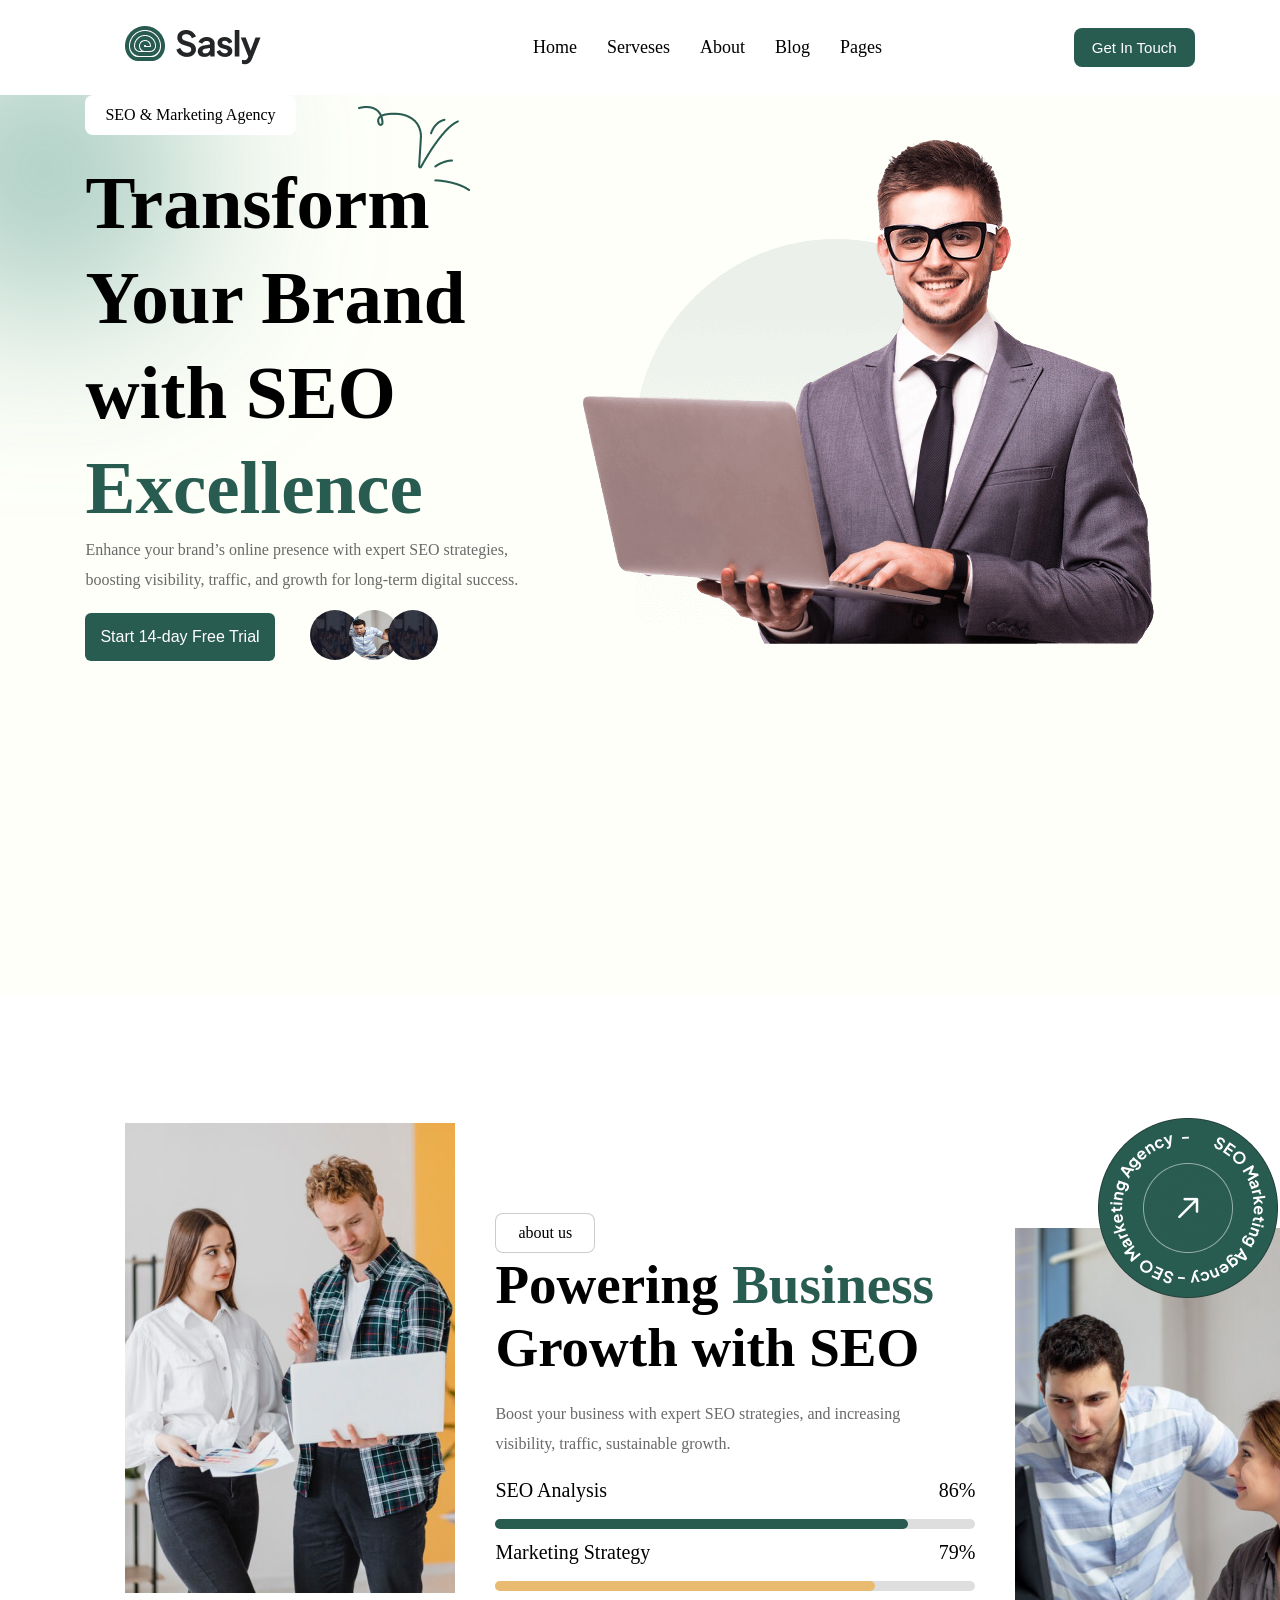
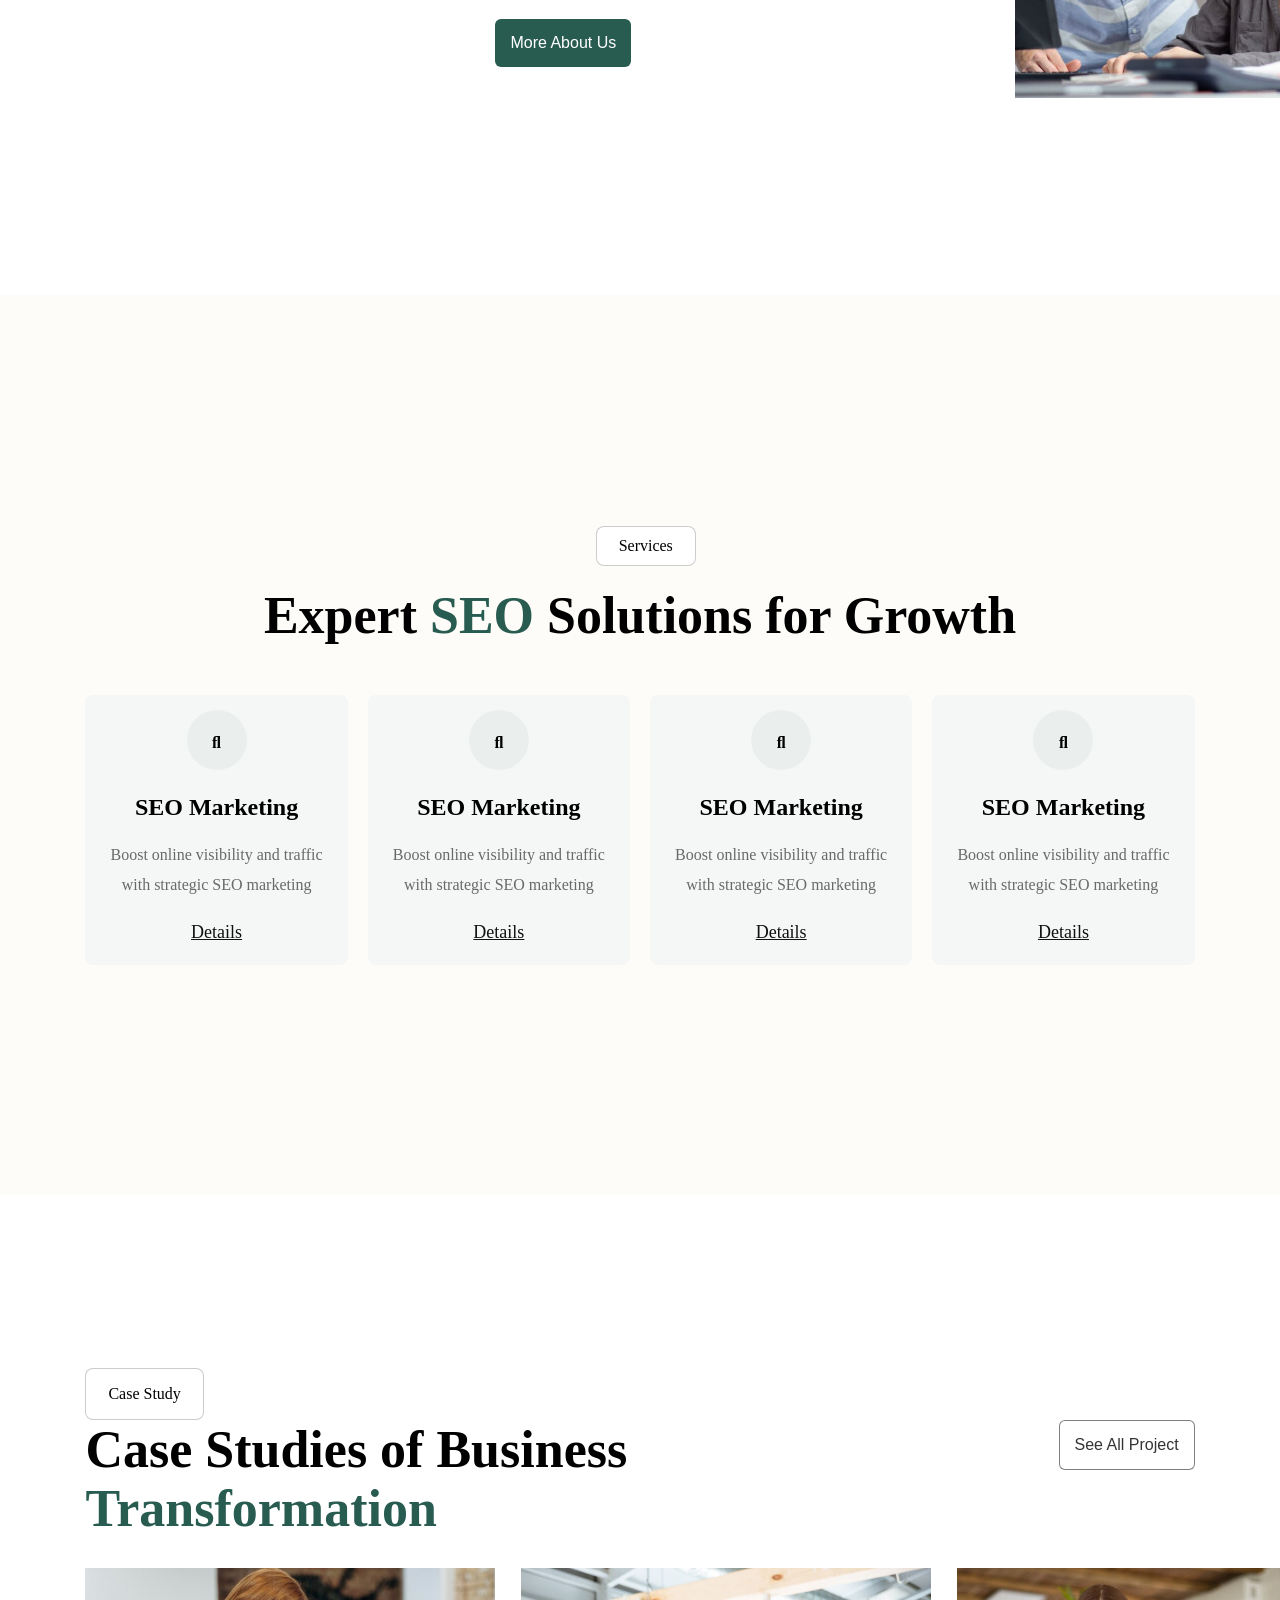
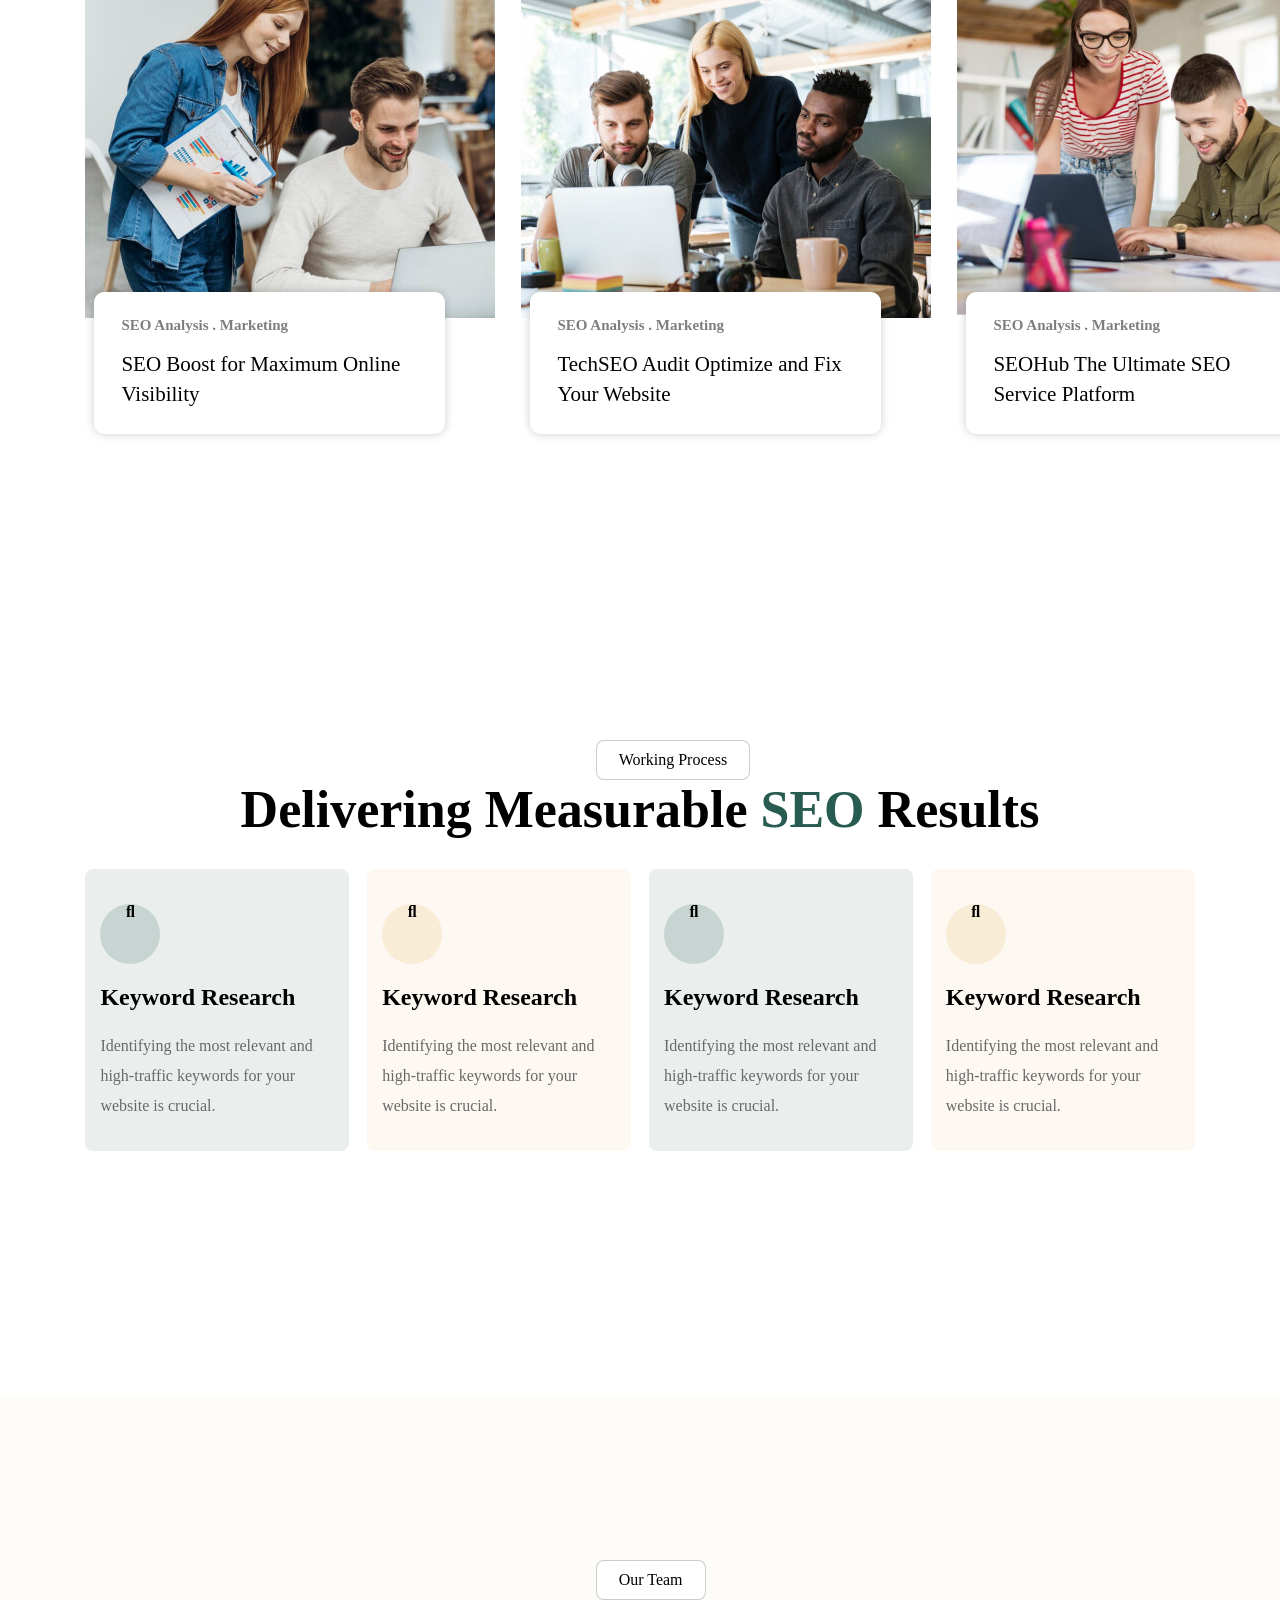
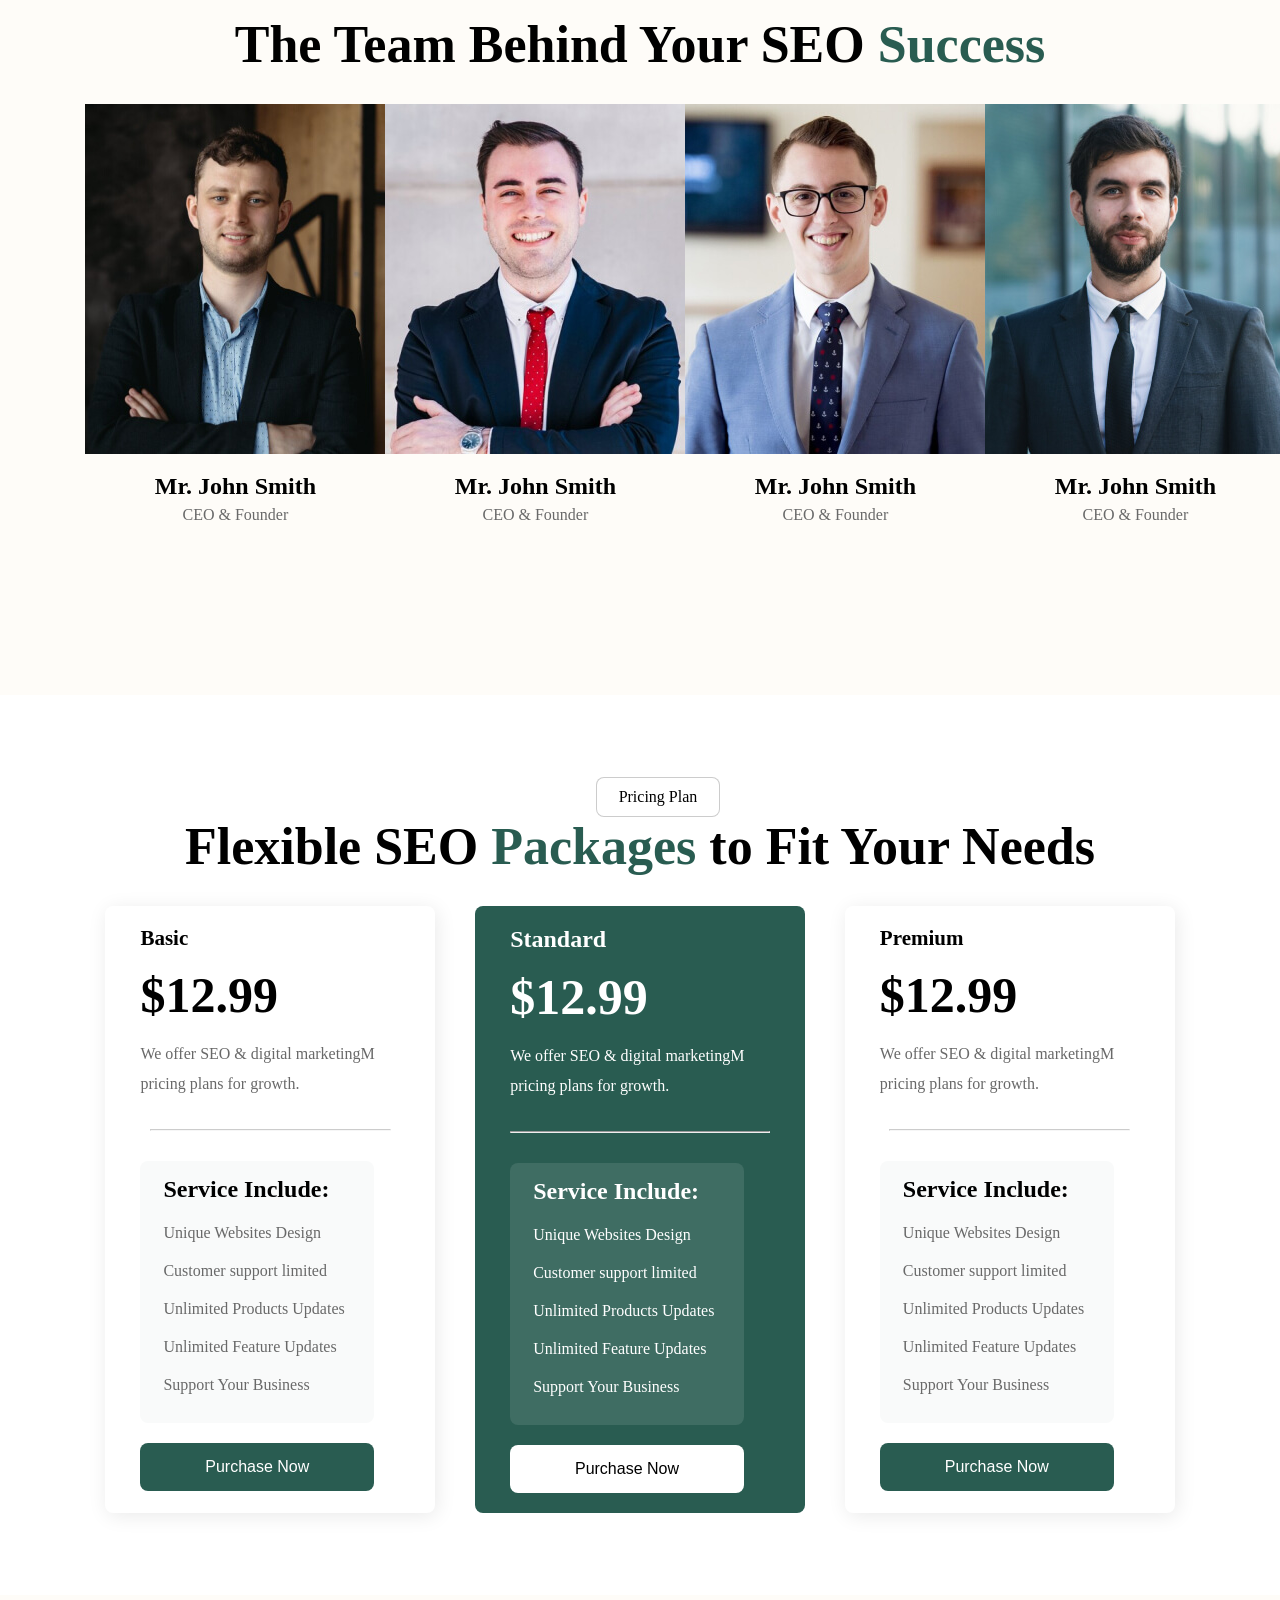
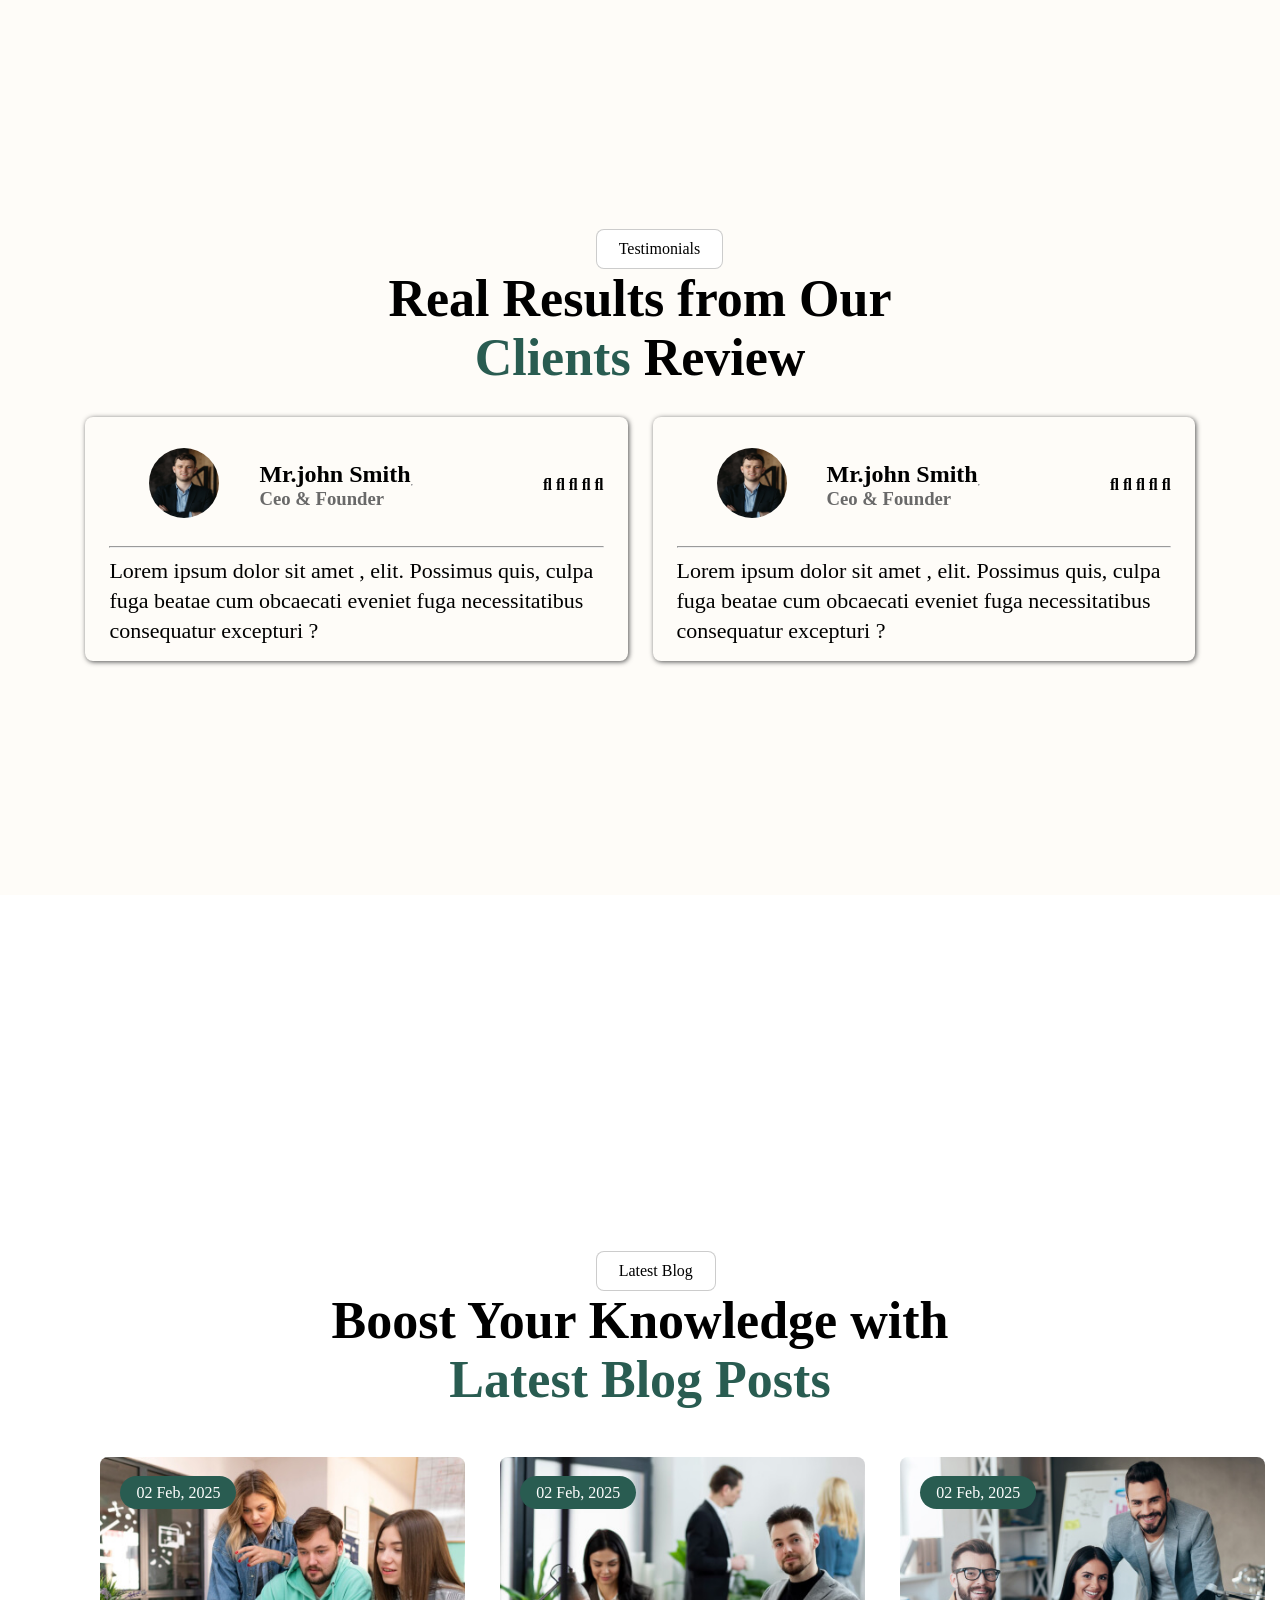
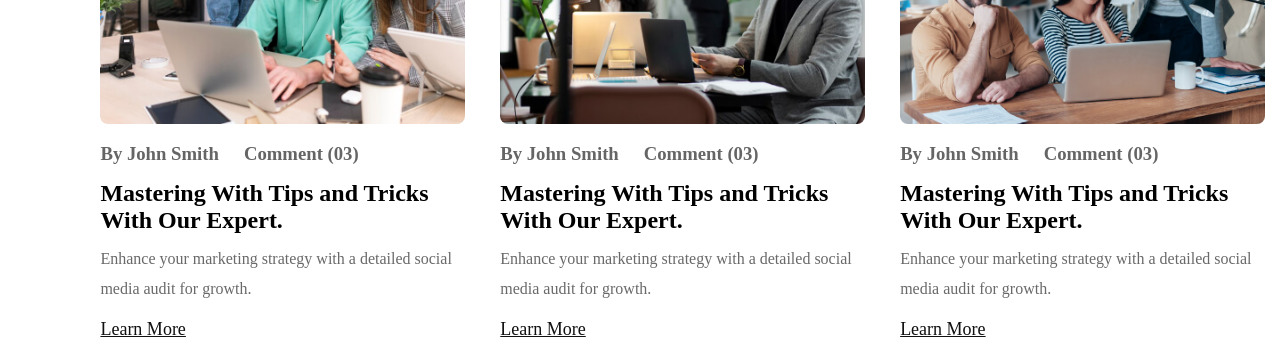
==== commit b4d02d80: "first commit" ====
--- a/index.html
+++ b/index.html
@@ -1,60 +1,34 @@
 <!DOCTYPE html>
-<html lang="en">
+<html>
 
 <head>
-    <meta charset="UTF-8">
-    <meta name="viewport" content="width=device-width, initial-scale=1.0">
-    <title>Document</title>
+    <meta charset='utf-8'>
+    <meta http-equiv='X-UA-Compatible' content='IE=edge'>
+    <title>index</title>
+    <meta name='viewport' content='width=device-width, initial-scale=1'>
+    <link rel='stylesheet' type='text/css' media='screen' href='main.css'>
     <link rel="stylesheet" href="./css/style.css">
+    <link rel="stylesheet" href="./css/all.min.css">
     <link rel="stylesheet" href="./css/fontawesome.css">
-    <link rel="website icon" type="png" href="./imgs/hero.jpg">
-    <link rel="stylesheet" href="./css/all.min.css">
 </head>
 
 <body>
-    <!-- nav -->
-    <div class="nav">
-        <!--logo -->
-        <img src="./imgs/envato_market-dd390ae860330996644c1c109912d2bf63885fc075b87215ace9b5b4bdc71cc8.svg">
-        <!-- button -->
-        <button class="buttongreen">
-            <a href="#!">
-                Buy now
-            </a>
-        </button>
-    </div>
     <!-- start header -->
-    <header id="home" class="head">
-        <!-- container -->
-        <div class="container">
-            <!-- img -->
-            <figure class="figure" href="#!">
-                <img src="./imgs/logo-main[1].png">
+    <header class="head">
+        <div class="container">
+            <figure>
+                <a href="#!">
+                    <img src="./imgs/logo-main[1].png">
+                </a>
             </figure>
-            <!-- ul -->
-            <ul class="links">
-                <li>
-                    <a href="html#index">home</a>
-                </li>
-
-                <li>
-                    <a href="#!">Services</a>
-                </li>
-
-                <li>
-                    <a href="#!">Projects</a>
-                </li>
-
-                <li>
-                    <a href="http://127.0.0.1:5500/about.html#!">about</a>
-                </li>
-
-                <li>
-                    <a href="#!">Blog</a>
-                </li>
+            <ul class="headul">
+                <li><a href="index.html">Home</a></li>
+                <li><a href="#!">Serveses</a></li>
+                <li><a href="about.html">About</a></li>
+                <li><a href="#!">Blog</a></li>
+                <li><a href="#!">Pages</a></li>
             </ul>
-            <!-- button -->
-            <button class="buttongreen">
+            <button class="headbotton">
                 <a href="#!">
                     Get In Touch
                 </a>
@@ -62,46 +36,48 @@
         </div>
     </header>
     <!-- end header -->
+
     <!-- start hero -->
     <section class="hero">
-        <div class="container">
-            <!--left side-->
-            <div class="left">
-                <!-- filter -->
-                <div class="filter"></div>
+        <div class="topfilter">
+
+        </div>
+        <div class="container">
+            <!-- left side -->
+            <div class="leftside">
                 <!-- span -->
                 <span class="herospan">
-                    <p>SEO & Marketing Agency</p>
+                    <p>
+                        SEO & Marketing Agency
+                    </p>
                 </span>
                 <!-- h1 -->
-                <h1 class="ani">
-                    <figure class="shape1"><img src="./imgs/shape1.png"></figure>
-                    TransformYour Brand with SEO <span class="sg">Excellence</span>
+                <h1 class="heroh1">
+                    <img src="./imgs/shape1.png">
+                    Transform Your Brand with SEO <span class="sg">Excellence</span>
                 </h1>
-                <!-- paraghraphe -->
-                <p>Enhance your brand’s online presence with expert SEO strategies, boosting visibility, traffic,
-                    and
-                    growth for long-term digital success.</p>
-                <!-- button -->
+                <!-- p -->
+                <p class="opacity">
+                    Enhance your brand’s online presence with expert SEO strategies, boosting
+                    visibility, traffic, and growth for long-term digital success.
+                </p>
+                <!-- models -->
                 <div class="models">
-                    <button class="buttongreen">
-                        <a href="#!"> Start 14-day Free Trial </a>
+                    <button class="greenbotton">
+                        <a href="#!">
+                            Start 14-day Free Trial
+                        </a>
                     </button>
-                    <!-- models -->
                     <div class="modelsimgs">
-                        <img class="img1" src="./imgs/hero.jpg">
-                        <img class="img2" src="./imgs/hero.jpg">
-                        <img class="img3" src="./imgs/hero.jpg">
-                        <div class="img4">
-                            <p>5+</p>
-                        </div>
+                        <img src="./imgs/hero.jpg" class="modelsimg">
+                        <img src="./imgs/about2.jpg" class="modelsimg">
+                        <img src="./imgs/hero.jpg" class="modelsimg">
 
                     </div>
                 </div>
             </div>
             <!-- right side -->
-            <div class="right">
-                <!-- img -->
+            <div class="rightside">
                 <figure>
                     <img src="./imgs/image.png">
                 </figure>
@@ -109,81 +85,81 @@
         </div>
     </section>
     <!-- end hero -->
-    <!-- start about  -->
+
+    <!-- sratr about -->
     <section class="aboutus">
         <div class="container">
-            <div class="dgrid">
-                <!-- img -->
-                <figure>
-                    <img class="leftnav" src="./imgs/about1.jpg">
-                </figure>
-                <!-- about us -->
-                <div class="centernav">
-                    <span class="headstart">
-                        <p>About Us</p>
-                    </span>
+            <!-- laft side -->
+            <figure class="aboutimg1">
+                <img src="./imgs/about1.jpg">
+            </figure>
+            <!-- center side -->
+            <div class="centerside">
+                <!-- span -->
+                <span class="headstart">
+                    about us
+                </span>
+                <!-- h1 -->
+                <h1>
+                    Powering <span class="sg">Business</span><br>
+                    Growth with SEO
+                </h1>
+                <!-- p -->
+                <p class="opacity">
+                    Boost your business with expert SEO strategies, and increasing<br>
+                    visibility, traffic, sustainable growth.
+                </p>
+
+                <label class="label">
                     <div>
-                        <!-- h1 -->
-                        <h1 class="h1head">
-                            Powering <span class="sg">Business</span> <br>Growth with SEO
-                        </h1>
-                        <!-- p -->
-                        <p>
-                            Boost your business with expert SEO strategies, and increasing<br>
-                            visibility, traffic, sustainable growth.
-                        </p>
-                    </div>
-                    <!-- label -->
-                    <label class="label">
-                        <div>
-                            SEO Analysis
-                        </div>
-                        <div>
-                            86%
-                        </div>
-                    </label>
-                    <!-- progress -->
-                    <progress max="100" min="5" value="86" class="progress1">
-                    </progress>
-                    <!-- label -->
-                    <label class="label">
-                        <div>
-                            SEO Analysis
-                        </div>
-                        <div>
-                            79%
-                        </div>
-                    </label>
-                    <!-- progress -->
-                    <progress max="100" min="5" value="79" class="progress2">
-                    </progress>
-                    <!-- button -->
-                    <button class="buttongreen">
-                        <a href="#!">
-                            More About Us
-                        </a>
-                    </button>
-                </div>
-                <!-- img -->
-                <div class="leftcycle">
-                    <img class="about2cycle" src="./imgs/circle-shape1.png">
-                    <img class="rightnav" src="./imgs/about2.jpg">
-                </div>
-            </div>
+                        SEO Analysis
+                    </div>
+                    <div>
+                        86%
+                    </div>
+                </label>
+                <!-- progress -->
+                <progress max="100" min="5" value="86" class="progress1">
+                </progress>
+                <!-- label -->
+                <label class="label">
+                    <div>
+                        Marketing Strategy
+                    </div>
+                    <div>
+                        79%
+                    </div>
+                </label>
+                <!-- progress -->
+                <progress max="100" min="5" value="79" class="progress2">
+                </progress>
+                <!-- button -->
+                <button class="greenbotton">
+                    <a href="#!">
+                        More About Us
+                    </a>
+                </button>
+
+            </div>
+            <!-- left side -->
+            <figure class="aboutimg2">
+                <img class="aboutcitcle" src="./imgs/circle-shape1.png">
+                <img src="./imgs/about2.jpg">
+            </figure>
         </div>
     </section>
     <!-- end about -->
-    <!-- start surveses -->
-    <section class="surveses">
-        <div class="container">
-            <div>
-                <p class="headcenter">
-                    Services
-                </p>
-                <h1 class="h1center">
-                    Expert <span class="sg">SEO</span> Solutions for Growth
-                </h1>
-            </div>
+
+    <!-- start Services -->
+    <section class="Services">
+        <div class="container">
+            <!-- span -->
+            <span class="headcenter">Services</span>
+            <!-- h1 -->
+            <h1 class="h1center">
+                Expert <div class="sg">SEO</div> Solutions for Growth
+            </h1>
+            <!-- experts -->
             <div class="experts">
                 <div class="expert">
                     <div class="expertcycle">
@@ -192,7 +168,7 @@
                     <h2>
                         SEO Marketing
                     </h2>
-                    <p>
+                    <p class="opacity">
                         Boost online visibility and traffic<br> with strategic SEO marketing
                     </p>
                     <div class="Details">
@@ -206,7 +182,7 @@
                     <h2>
                         SEO Marketing
                     </h2>
-                    <p>
+                    <p class="opacity">
                         Boost online visibility and traffic<br> with strategic SEO marketing
                     </p>
                     <div class="Details">
@@ -220,7 +196,7 @@
                     <h2>
                         SEO Marketing
                     </h2>
-                    <p>
+                    <p class="opacity">
                         Boost online visibility and traffic<br> with strategic SEO marketing
                     </p>
                     <div class="Details">
@@ -234,7 +210,7 @@
                     <h2>
                         SEO Marketing
                     </h2>
-                    <p>
+                    <p class="opacity">
                         Boost online visibility and traffic<br> with strategic SEO marketing
                     </p>
                     <div class="Details">
@@ -243,9 +219,9 @@
                 </div>
             </div>
         </div>
-        </div>
-    </section>
-    <!-- end surveses -->
+    </section>
+    <!-- end Services -->
+
     <!-- start Case Study  -->
     <section class="CaseStudy">
         <div class="container">
@@ -256,7 +232,7 @@
                 <h1 class="h1head">
                     Case Studies of Business<br><span class="sg">Transformation</span>
                 </h1>
-                <button class="btnc">
+                <button class="greenbotton">
                     <a href="#!">
                         See All Project
                     </a>
@@ -267,352 +243,463 @@
                     <img src="./imgs/project1.jpg">
                     <div class="content">
                         <h3>SEO Analysis . Marketing</h1>
-                            <p class="p-case">SEO Boost for Maximum Online Visibility</p>
+                            <p class="p-case">SEO Boost for Maximum Online Visibility </p>
                     </div>
                 </div>
                 <div class="card">
                     <img src="./imgs/project2.jpg">
                     <div class="content">
                         <h3>SEO Analysis . Marketing</h1>
-                            <p class="p-case">SEO Boost for Maximum Online Visibility</p>
+                            <p class="p-case">TechSEO Audit Optimize and Fix Your Website </p>
                     </div>
                 </div>
                 <div class="card">
                     <img src="./imgs/project3.jpg">
                     <div class="content">
                         <h3>SEO Analysis . Marketing</h1>
-                            <p class="p-case">SEO Boost for Maximum Online Visibility</p>
-                    </div>
-                </div>
-            </div>
-        </div>
-    </section>
-    <!--  end Case Study  -->
+                            <p class="p-case">SEOHub The Ultimate SEO Service Platform </p>
+                    </div>
+                </div>
+            </div>
+
+        </div>
+    </section>
+    <!-- end Case Study  -->
+
     <!-- start Working Process -->
     <section class="WorkingProcess">
         <div class="container">
-            <div>
-                <p class="headcenter">
-                    Working Process
-                </p>
-                <h1 class="h1center">
-                    Delivering Measurable<span class="sg">SEO</span> Results
-                </h1>
-            </div>
-            <div class="Delivers">
-                <div class="Deliver1">
-                    <div class="delivercycle">
-                        <i class="fa-solid fa-magnifying-glass"></i>
-                    </div>
-                    <h2>Keyword Research</h2>
-                    <p class="popacity">Identifying the most relevant and high-traffic keywords for your website is
-                        crucial.</p>
-                </div>
-                <div class="Deliver2">
-                    <div class="delivercycle">
-                        <i class="fa-solid fa-magnifying-glass"></i>
-                    </div>
-                    <h2>Keyword Research</h2>
-                    <p class="popacity">Identifying the most relevant and high-traffic keywords for your website is
-                        crucial.</p>
-                </div>
-                <div class="Deliver3">
-                    <div class="delivercycle">
-                        <i class="fa-solid fa-magnifying-glass"></i>
-                    </div>
-                    <h2>Keyword Research</h2>
-                    <p>Identifying the most relevant and high-traffic keywords for your website is crucial.</p>
-                </div>
-                <div class="Deliver4">
-                    <div class="delivercycle">
-                        <i class="fa-solid fa-magnifying-glass"></i>
-                    </div>
-                    <h2>Keyword Research</h2>
-                    <p>Identifying the most relevant and high-traffic keywords for your website is crucial.</p>
+            <span class="headcenter">
+                Working Process
+            </span>
+            <h1 class="h1center">
+                Delivering Measurable <div class="sg">SEO</div> Results
+            </h1>
+            <div class="cards">
+                <div class="card1">
+                    <div class="workingcycle">
+                        <i class="fa-solid fa-magnifying-glass"></i>
+                    </div>
+                    <h1>
+                        Keyword Research
+                    </h1>
+                    <p class="opacity">
+                        Identifying the most relevant and high-traffic keywords for your website is crucial.
+                    </p>
+                </div>
+                <div class="card2">
+                    <div class="workingcycle">
+                        <i class="fa-solid fa-magnifying-glass"></i>
+                    </div>
+                    <h1>
+                        Keyword Research
+                    </h1>
+                    <p class="opacity">
+                        Identifying the most relevant and high-traffic keywords for your website is crucial.
+                    </p>
+                </div>
+                <div class="card1">
+                    <div class="workingcycle">
+                        <i class="fa-solid fa-magnifying-glass"></i>
+                    </div>
+                    <h1>
+                        Keyword Research
+                    </h1>
+                    <p class="opacity">
+                        Identifying the most relevant and high-traffic keywords for your website is crucial.
+                    </p>
+                </div>
+                <div class="card2">
+                    <div class="workingcycle">
+                        <i class="fa-solid fa-magnifying-glass"></i>
+                    </div>
+                    <h1>
+                        Keyword Research
+                    </h1>
+                    <p class="opacity">
+                        Identifying the most relevant and high-traffic keywords for your website is crucial.
+                    </p>
                 </div>
             </div>
         </div>
     </section>
     <!-- end Working Process -->
-    <!-- start Our Team -->
-    <section class="OurTeam">
-        <div class="container">
-            <div>
-                <p class="headcenter">
-                    Our Team
-                </p>
-                <h1 class="h1center">
-                    The Team Behind Your SEO <span class="sg">Success</span>
-                </h1>
-            </div>
-            <div class="teamgrid">
-                <div class="teamimgs">
+
+    <!-- start ourtem -->
+    <section class="ourteam">
+        <div class="container">
+            <span class="headcenter">
+                Our Team
+            </span>
+            <h1 class="h1center">
+                The Team Behind Your SEO <span class="sg">Success</span>
+            </h1>
+            <div class="teamimgs">
+                <div class="imgcard">
                     <img src="./imgs/team1.jpg">
-                    <div class="contacts">
-                        <i class="fa-solid fa-magnifying-glass"></i>
-                        <i class="fa-solid fa-magnifying-glass"></i>
-                        <i class="fa-solid fa-magnifying-glass"></i>
-                        <i class="fa-solid fa-magnifying-glass"></i>
-                    </div>
-                    <h1>
+                    <div class="teamhover">
+                        <i class="fa-solid fa-magnifying-glass"></i>
+                        <i class="fa-solid fa-magnifying-glass"></i>
+                        <i class="fa-solid fa-magnifying-glass"></i>
+                        <i class="fa-solid fa-magnifying-glass"></i>
+                    </div>
+                    <h2>
                         Mr. John Smith
-                    </h1>
-                    <p>
+                    </h2>
+                    <p class="opacity">
                         CEO & Founder
                     </p>
                 </div>
-                <div class="teamimgs">
+                <div class="imgcard">
                     <img src="./imgs/team2.jpg">
-                    <div class="contacts">
-                        <i class="fa-solid fa-magnifying-glass"></i>
-                        <i class="fa-solid fa-magnifying-glass"></i>
-                        <i class="fa-solid fa-magnifying-glass"></i>
-                        <i class="fa-solid fa-magnifying-glass"></i>
-                    </div>
-                    <h1>
+                    <div class="teamhover">
+                        <i class="fa-solid fa-magnifying-glass"></i>
+                        <i class="fa-solid fa-magnifying-glass"></i>
+                        <i class="fa-solid fa-magnifying-glass"></i>
+                        <i class="fa-solid fa-magnifying-glass"></i>
+                    </div>
+                    <h2>
                         Mr. John Smith
-                    </h1>
-                    <p>
+                    </h2>
+                    <p class="opacity">
                         CEO & Founder
                     </p>
                 </div>
-                <div class="teamimgs">
+                <div class="imgcard">
                     <img src="./imgs/team3.jpg">
-                    <div class="contacts">
-                        <i class="fa-solid fa-magnifying-glass"></i>
-                        <i class="fa-solid fa-magnifying-glass"></i>
-                        <i class="fa-solid fa-magnifying-glass"></i>
-                        <i class="fa-solid fa-magnifying-glass"></i>
-                    </div>
-                    <h1>
+                    <div class="teamhover">
+                        <i class="fa-solid fa-magnifying-glass"></i>
+                        <i class="fa-solid fa-magnifying-glass"></i>
+                        <i class="fa-solid fa-magnifying-glass"></i>
+                        <i class="fa-solid fa-magnifying-glass"></i>
+                    </div>
+                    <h2>
                         Mr. John Smith
-                    </h1>
-                    <p>
+                    </h2>
+                    <p class="opacity">
                         CEO & Founder
                     </p>
                 </div>
-                <div class="teamimgs">
-                    <img src="./imgs/team4.jpg">
-                    <div class="contacts">
-                        <i class="fa-solid fa-magnifying-glass"></i>
-                        <i class="fa-solid fa-magnifying-glass"></i>
-                        <i class="fa-solid fa-magnifying-glass"></i>
-                        <i class="fa-solid fa-magnifying-glass"></i>
-                    </div>
-                    <h1>
+                <div class="imgcard">
+                    <img src="/imgs/team4.jpg">
+                    <div class="teamhover">
+                        <i class="fa-solid fa-magnifying-glass"></i>
+                        <i class="fa-solid fa-magnifying-glass"></i>
+                        <i class="fa-solid fa-magnifying-glass"></i>
+                        <i class="fa-solid fa-magnifying-glass"></i>
+                    </div>
+                    <h2>
                         Mr. John Smith
-                    </h1>
-                    <p>
+                    </h2>
+                    <p class="opacity">
                         CEO & Founder
                     </p>
                 </div>
-            </div>
-    </section>
-    <!-- end Our Team -->
-    <!-- start PricingPlan-->
+
+            </div>
+        </div>
+    </section>
+    <!-- end  ourtem-->
+
+    <!-- start Pricing Plan -->
     <section class="PricingPlan">
         <div class="container">
-            <div>
-                <p class="headcenter">
-                    Pricing Plan
-                </p>
-                <h1 class="h1center">
-                    Flexible SEO <span class="sg">Packages</span> to Fit Your Needs
-                </h1>
-            </div>
-            <div class="PricingPlangrid">
-                <div class="Basics">
-                    <p class="Basic">
-                        Basic
-                    </p>
-
-                    <h1 class="priceplaneh1">
-                        $12.99
-                    </h1>
-                    <p class="priceplanep">
-                        We offer SEO & digital marketing<br>
-                        pricing plans for growth.
-                    </p>
-                       <div class="ul">
-                        <h1>
+            <span class="headcenter">
+                Pricing Plan
+            </span>
+            <h1 class="h1center">
+                Flexible SEO <span class="sg">Packages</span> to Fit Your Needs
+            </h1>
+            <div class="Basics">
+                <div class="Basicone">
+                    <div class="top">
+                        <h2>
+                            Basic
+                        </h2>
+                        <h1 class="priceh1">
+                            $12.99
+                        </h1>
+                        <p class="opacity">
+                            We offer SEO & digital marketingM pricing plans
+                            for growth.
+                        </p>
+                    </div>
+                    <hr>
+                    <div class="center">
+                        <h1 class="centerh1">
                             Service Include:
                         </h1>
-                        <ul>                            
-                            <li>
-                                Unique Websites Design
-                            </li>
-                            <li>
-                                Support Your Business
-                            </li>
-                            <li>
-                                Customer support limited
-                            </li>
-                            <li>
-                                Unlimited Products Updates
-                            </li>
-                            <li>
-                                Unlimited Feature Updates
-                            </li>
-                        </ul>
-                    </div>
-                    <button class="Basicbtn1">
+                        <p class="opacity">
+                            Unique Websites Design
+                        </p>
+                        <p class="opacity">
+                            Customer support limited
+                        </p>
+                        <p class="opacity">
+                            Unlimited Products Updates
+                        </p>
+                        <p class="opacity">
+                            Unlimited Feature Updates
+                        </p>
+                        <p class="opacity">
+                            Support Your Business
+                        </p>
+
+                    </div>
+                    <button class="pricebutton">
                         <a href="#!">
                             Purchase Now
                         </a>
                     </button>
                 </div>
-                <div class="Basics1">
-                    <p class="Standard">
-                        Standard
-                    </p>
-
-                    <h1 class="priceplaneh1">
-                        $12.99
-                    </h1>
-                    <p class="priceplanep">
-                        We offer SEO & digital marketing<br>
-                        pricing plans for growth.
-                    </p>
-                    <div class="ul">
-                        <h1>
+                <div class="Basictwo">
+                    <div class="top">
+                        <h2>
+                            Standard
+                        </h2>
+                        <h1 class="priceh1">
+                            $12.99
+                        </h1>
+                        <p class="opacity">
+                            We offer SEO & digital marketingM pricing plans
+                            for growth.
+                        </p>
+                    </div>
+                    <hr>
+                    <div class="center">
+                        <h1 class="centerh1">
                             Service Include:
                         </h1>
-                        <ul>
-                            <li>
-                                Unique Websites Design
-                            </li>
-                            <li>
-                                Support Your Business
-                            </li>
-                            <li>
-                                Customer support limited
-                            </li>
-                            <li>
-                                Unlimited Products Updates
-                            </li>
-                            <li>
-                                Unlimited Feature Updates
-                            </li>
-                        </ul>
-                    </div>
-                    <button class="Basicbtn1">
+                        <p class="opacity">
+                            Unique Websites Design
+                        </p>
+                        <p class="opacity">
+                            Customer support limited
+                        </p>
+                        <p class="opacity">
+                            Unlimited Products Updates
+                        </p>
+                        <p class="opacity">
+                            Unlimited Feature Updates
+                        </p>
+                        <p class="opacity">
+                            Support Your Business
+                        </p>
+
+                    </div>
+                    <button class="price2button">
                         <a href="#!">
-                            Purchase Now 
+                            Purchase Now
                         </a>
                     </button>
                 </div>
-                <div class="Basics">
-                    <p class="Basic">
-                        Basic
-                    </p>
-
-                    <h1 class="priceplaneh1">
-                        $12.99
-                    </h1>
-                    <p class="priceplanep">
-                        We offer SEO & digital marketing<br>
-                        pricing plans for growth.
-                    </p>
-                    <div class="ul">
-                        <h1>
+                <div class="Basicone">
+                    <div class="top">
+                        <h2>
+                            Premium
+                        </h2>
+                        <h1 class="priceh1">
+                            $12.99
+                        </h1>
+                        <p class="opacity">
+                            We offer SEO & digital marketingM pricing plans
+                            for growth.
+                        </p>
+                    </div>
+                    <hr>
+                    <div class="center">
+                        <h1 class="centerh1">
                             Service Include:
                         </h1>
-                        <ul>
-                            <li>
-                                Unique Websites Design
-                            </li>
-                            <li>
-                                Support Your Business
-                            </li>
-                            <li>
-                                Customer support limited
-                            </li>
-                            <li>
-                                Unlimited Products Updates
-                            </li>
-                            <li>
-                                Unlimited Feature Updates
-                            </li>
-                        </ul>
-                    </div>
-                    <button class="Basicbtn1">
+                        <p class="opacity">
+                            Unique Websites Design
+                        </p>
+                        <p class="opacity">
+                            Customer support limited
+                        </p>
+                        <p class="opacity">
+                            Unlimited Products Updates
+                        </p>
+                        <p class="opacity">
+                            Unlimited Feature Updates
+                        </p>
+                        <p class="opacity">
+                            Support Your Business
+                        </p>
+
+                    </div>
+                    <button class="pricebutton">
                         <a href="#!">
-                            Purchase Now 
+                            Purchase Now
                         </a>
                     </button>
                 </div>
             </div>
         </div>
     </section>
-    <!-- end PricingPlan -->
-     <!-- start Testimonials -->
+    <!-- end Pricing Plan -->
+
+    <!-- start Testimonials -->
     <section class="Testimonials">
-        <p class="headcenter">
-            Testimonials
-        </p>
-        <h1 class="h1head">
-            Real Results from Our<br>
-           <span class="sg">Clients</span>  Review
-        </h1>
-
-        <div class="gridTestimonials">
-            <div class="card1">
-                <div class="mrjohn">
-                    <img src="./imgs/team1.jpg">
-                    <div>
-                        <h3>
-                            Mr.john Smith
+        <div class="container">
+            <span class="headcenter">
+                Testimonials
+            </span>
+            <h1 class="h1center">
+                Real Results from Our<br>
+                <span class="sg">Clients</span> Review
+            </h1>
+            <div class="testflex">
+                <div class="testemonialcard">
+                    <div class="testcadstars">
+                        <div class="testcard">
+                            <figure><img src="./imgs/team1.jpg"></figure>
+                            <div>
+                                <h1>
+                                    Mr.john Smith
+                                </h1>
+                                <h3 class="opacity">
+                                    Ceo & Founder
+                                </h3>
+                            </div>
+                            <hr>
+                        </div>
+                        <div>
+                            <i class="fa-solid fa-magnifying-glass"></i>
+                            <i class="fa-solid fa-magnifying-glass"></i>
+                            <i class="fa-solid fa-magnifying-glass"></i>
+                            <i class="fa-solid fa-magnifying-glass"></i>
+                            <i class="fa-solid fa-magnifying-glass"></i>
+                        </div>
+                    </div>
+                    <hr>
+                    <p>
+                        Lorem ipsum dolor sit amet ,
+                        elit. Possimus quis, culpa fuga
+                        beatae cum obcaecati eveniet fuga
+                        necessitatibus consequatur excepturi ?
+                    </p>
+                </div>
+                <div class="testemonialcard">
+                    <div class="testcadstars">
+                        <div class="testcard">
+                            <figure><img src="./imgs/team1.jpg"></figure>
+                            <div>
+                                <h1>
+                                    Mr.john Smith
+                                </h1>
+                                <h3 class="opacity">
+                                    Ceo & Founder
+                                </h3>
+                            </div>
+                            <hr>
+                        </div>
+                        <div>
+                            <i class="fa-solid fa-magnifying-glass"></i>
+                            <i class="fa-solid fa-magnifying-glass"></i>
+                            <i class="fa-solid fa-magnifying-glass"></i>
+                            <i class="fa-solid fa-magnifying-glass"></i>
+                            <i class="fa-solid fa-magnifying-glass"></i>
+                        </div>
+                    </div>
+                    <hr>
+                    <p>
+                        Lorem ipsum dolor sit amet ,
+                        elit. Possimus quis, culpa fuga
+                        beatae cum obcaecati eveniet fuga
+                        necessitatibus consequatur excepturi ?
+                    </p>
+                </div>
+            </div>
+        </div>
+    </section>
+    <!-- end Testimonials -->
+
+    <!-- start Latest Blog -->
+    <section class="LatestBlog">
+        <div class="container">
+            <span class="headcenter">
+                Latest Blog
+            </span>
+            <h1 class="h1center">
+                Boost Your Knowledge with<br>
+                <span class="sg">Latest Blog Posts</span>
+            </h1>
+            <div class="blogcards">
+                <div class="blogcard">
+                    <a class="feb" href="#!">
+                        02 Feb, 2025
+                    </a>
+                    <img src="./imgs/blog1.jpg">
+                    <div class="comment">
+                        <h3 class="figure">
+                            By John Smith
                         </h3>
-                        <h4>
-                            ceo & founder
-                            </h6>
-                    </div>
-                    <div class="Testimonialsi">
-                        <i class="fa-solid fa-star"></i>
-                        <i class="fa-solid fa-star"></i>
-                        <i class="fa-solid fa-star"></i>
-                        <i class="fa-solid fa-star"></i>
-                        <i class="fa-solid fa-star"></i>
-                    </div>
-                </div>
-                <p class="Testimonialsp">
-                    Lorem ipsum dolor, sit amet consectetur At .<br>
-                    At nemo eum debitis dicta, numquam ats At <br>
-                    suscipit qui quibusdam impedit blanditiis <br>
-                    praesentium placeat?
-                </p>
-            </div>
-            <div class="card1">
-                <div class="mrjohn">
-                    <img src="./imgs/team1.jpg">
-                    <div>
-                        <h3>
-                            Mr.john Smith
+                        <h3 class="figure">
+                            Comment (03)
                         </h3>
-                        <h4>
-                            ceo & founder
-                            </h6>
-                    </div>
-                    <div class="Testimonialsi">
-                        <i class="fa-solid fa-star"></i>
-                        <i class="fa-solid fa-star"></i>
-                        <i class="fa-solid fa-star"></i>
-                        <i class="fa-solid fa-star"></i>
-                        <i class="fa-solid fa-star"></i>
-                    </div>
-                </div>
-                <p class="Testimonialsp">
-                    Lorem ipsum dolor, sit amet consectetur At .<br>
-                    At nemo eum debitis dicta, numquam ats At <br>
-                    suscipit qui quibusdam impedit blanditiis <br>
-                    praesentium placeat?
-                </p>
-            </div>
-        </div>
-    </section> 
-    <!-- end Testimonials -->
-     <!-- start footer -->
-     <footer class="footer">
+                    </div>
+                    <h2 class="figure">
+                        Mastering With Tips and Tricks With Our Expert.
+                    </h2>
+                    <p class="opacity">
+                        Enhance your marketing strategy with a detailed social media audit for growth.
+                    </p>
+                    <p class="Details">
+                        Learn More
+                    </p>
+                </div>
+                <div class="blogcard">
+                    <a class="feb" href="#!">
+                        02 Feb, 2025
+                    </a>
+                    <img src="./imgs/blog2.jpg">
+                    <div class="comment">
+                        <h3 class="figure">
+                            By John Smith
+                        </h3>
+                        <h3 class="figure">
+                            Comment (03)
+                        </h3>
+                    </div>
+                    <h2 class="figure">
+                        Mastering With Tips and Tricks With Our Expert.
+                    </h2>
+                    <p class="opacity">
+                        Enhance your marketing strategy with a detailed social media audit for growth.
+                    </p>
+                    <p class="Details">
+                        Learn More
+                    </p>
+                </div>
+                <div class="blogcard">
+                    <a class="feb" href="#!">
+                        02 Feb, 2025
+                    </a>
+                    <img src="./imgs/blog3.jpg">
+                    <div class="comment">
+                        <h3 class="figure">
+                            By John Smith
+                        </h3>
+                        <h3 class="figure">
+                            Comment (03)
+                        </h3>
+                    </div>
+                    <h2 class="figure">
+                        Mastering With Tips and Tricks With Our Expert.
+                    </h2>
+                    <p class="opacity">
+                        Enhance your marketing strategy with a detailed social media audit for growth.
+                    </p>
+                    <p class="Details">
+                        Learn More
+                    </p>
+                </div>
+            </div>
+    </section>
+    <!-- end Latest Blog -->
+    <!-- start footer -->
+     <!-- <footer class="footer">
         <div class="container">
             <div class="grid4">
                 <div class="foot1">
@@ -620,9 +707,9 @@
                     <p>Delicia offers fresh high-quality meals<br> in a warm inviting atmosphere</p>
                 </div>
                 <div class="foot2">
-                    <h1>
+                    <h2>
                         Quick Link
-                    </h1>
+                    </h2>
                     <ul>
                         <li><a href="#!">About Us</a></li>
                         <li><a href="#!">Services</a></li>
@@ -631,9 +718,9 @@
                     </ul>
                 </div>
                 <div class="foot3">
-                    <h1>
+                    <h2>
                         Help & Support
-                    </h1>
+                    </h2>
                     <ul>
                         <li><a href="#!">Help Center</a></li>
                         <li><a href="#!">Expert Team</a></li>
@@ -642,9 +729,9 @@
                     </ul>
                 </div>
                 <div class="foot4">
-                    <h1>
+                    <h2>
                         Subscribe Newsletter
-                    </h1>
+                    </h2>
                     <p>
                         Subscribe our newsletter to get more updates
                     </p>
@@ -686,8 +773,9 @@
             </ul>
         </div>
 
-    </footer>
+    </footer> -->
     <!-- end footer -->
+
 </body>
 
 </html>
--- a/css/style.css
+++ b/css/style.css
@@ -13,7 +13,7 @@
     --font-24: 24px;
     --font-18: 18px;
     --font-16: 16px;
-    --heading-font: "Roboto", sans;
+    --heading-font: "Roboto", "sans";
 }
 
 * {
@@ -21,40 +21,33 @@
 }
 
 .headcenter {
+    margin-left: 46%;
+}
+
+.headstart,
+.headcenter {
     display: inline-flex;
-    justify-content: center;
-    margin-left: 46%;
-    padding-block: 5px;
+    padding-block: 10px;
     padding-inline: 22px;
     text-align: center;
     background-color: var(--white-color);
     color: rgb(0, 0, 0);
     border: 1px solid rgb(0, 0, 0, .2);
     border-radius: 8px;
-    margin-bottom: 25px;
-}
-
-.headstart {
-    display: inline-flex;
-    padding-block: 5px;
-    padding-inline: 22px;
-    text-align: center;
-    background-color: var(--white-color);
-    color: rgb(0, 0, 0);
-    border: 1px solid rgb(0, 0, 0, .2);
-    border-radius: 8px;
-    margin-bottom: 25px;
 }
 
 html {
     scroll-behavior: smooth;
-    transition: 5s;
 }
 
 .h1head {
     font-size: 52px;
     color: black;
     margin-bottom: 30px;
+}
+
+.opacity {
+    color: var(--text-color);
 }
 
 .h1center {
@@ -66,46 +59,31 @@
 
 .Details {
     text-decoration: underline;
-    padding-top: 10px;
     font-size: 18px;
     color: #111111;
     cursor: pointer;
 }
 
-.popacity {
-    margin-bottom: 20px;
-    opacity: .5;
+img {
+    margin-inline: 0;
 }
 
 .sg {
+    display: inline;
     color: var(--primary-color);
 }
 
 body {
     margin: 0;
     padding: 0;
-    font-family: "Manrope", sans-serif;
-    background-color: rgb(254, 250, 244);
+    font-family: "Roboto", "sans-serif";
 }
 
 .container {
-    max-width: 1295x;
+    max-width: 100%;
     width: 89%;
+    padding-inline: 15px;
     margin-inline: auto;
-    padding-inline: 40px;
-}
-
-img {
-    width: 100%;
-    height: 100%;
-    display: block;
-    max-width: 100%;
-}
-
-a {
-    color: black;
-    display: inline-block;
-    text-decoration: none;
 }
 
 a:hover {
@@ -158,10 +136,15 @@
     list-style-type: none;
 }
 
-.buttongreen {
-    margin-top: 10px;
-    padding-block: 12px;
+a {
+    color: black;
+    text-decoration: none;
+    list-style-type: none;
+}
+
+.greenbotton {
     padding-inline: 15px;
+    padding-block: 15px;
     border-radius: 6px;
     border: none;
     font-size: 16px;
@@ -172,172 +155,188 @@
     }
 }
 
+.greenbotton:hover {
+    background-color: #E9BB71;
+    transition: .3s;
+
+    a {
+        color: black;
+    }
+}
+
 .figure {
     cursor: pointer;
 }
 
+a {
+    width: 100%;
+    height: 100%;
+}
+
 /* start header */
-.nav {
-    background-color: var(--heading-color);
-    display: flex;
-    height: 56px;
-    align-items: center;
-    justify-content: space-between;
-    position: sticky;
-    top: 0px;
-
-    img {
-        height: 110px;
-        width: 130px;
-        margin-left: 26px;
-    }
-
-    .buttongreen {
-        margin-right: 40px;
-    }
-}
-
-.head .container {
-    background-color: white;
-    display: flex;
-    width: 100%;
-    align-items: center;
-    justify-content: space-between;
-    padding-block: 15px;
-    margin-bottom: 50px;
-
-    ul {
+.head {
+    background-color: rgb(255, 255, 255);
+    position: relative;
+    z-index: 999;
+
+    .container {
         display: flex;
-        gap: 50px;
-        font-size: 20px;
-    }
-}
-
-/* end  header  */
+        justify-content: space-between;
+        align-items: center;
+        padding-block: 10px;
+
+        .headul {
+            display: flex;
+            align-items: center;
+            gap: 30px;
+            font-size: 18px;
+        }
+
+        .headbotton {
+            background-color: var(--primary-color);
+            border-radius: 8px;
+            padding-block: 11px;
+            padding-inline: 18px;
+            border: none;
+
+            a {
+                color: white;
+                font-size: 15px;
+                width: 100%;
+                height: 100%;
+            }
+        }
+    }
+}
+
+/* end header */
+
 /* start hero */
 .hero {
-    margin-bottom: 170px;
+    background-color: #fefff9;
+    height: 100vh;
+    position: relative;
+
+    .topfilter {
+        position: absolute;
+        top: -20px;
+        left: -50px;
+        filter: blur(110px);
+        height: 200px;
+        width: 200px;
+        background-color: #3e8c7b;
+        border-top-right-radius: 50%;
+        border-bottom-left-radius: 50%;
+        border-bottom-right-radius: 50%;
+    }
 
     .container {
         display: grid;
         grid-template-columns: repeat(2, 1fr);
-        gap: 85px;
-    }
-
-    .left {
-        position: relative;
-
-        .herospan {
-            p {
+        display: flex;
+        align-items: end;
+
+        .leftside {
+            .herospan {
+                position: relative;
+                display: inline-block;
+                padding-inline: 20px;
+                padding-block: 5px;
+                border-radius: 8px;
+                background-color: white;
+                margin-bottom: 20px;
+            }
+
+            .heroh1 {
+                position: relative;
+                font-size: 75px;
+                line-height: 95px;
+
+                img {
+                    position: absolute;
+                    right: 70px;
+                    top: -50px;
+                }
+            }
+
+            .opacity {
+                padding-bottom: 15px;
+            }
+
+            .models {
+                display: flex;
+                align-items: center;
+                gap: 50px;
+            }
+
+            .modelsimg {
+                height: 50px;
+                width: 50px;
+                border-radius: 50%;
+                margin-left: -15px;
+            }
+
+            .modelsimg2 {
+                height: 50px;
+                width: 50px;
+                background-color: #E9BB71;
+                border-radius: 50%;
+                margin-left: -15px;
                 display: inline-flex;
-                background-color: rgb(255, 255, 255);
-                font-size: large;
-                padding-block: 8px;
-                padding-inline: 20px;
-                border-radius: 8px;
-            }
-        }
-
-        .filter {
-            position: absolute;
-            top: -70px;
-            left: -230px;
-            height: 250px;
-            width: 250px;
-            background-color: #408d7c;
-            border-radius: 50%;
-            filter: blur(130px);
-        }
-
-        h1 {
-            position: relative;
-            font-size: 70px;
-            margin-bottom: 16px;
-            line-height: 95px;
-
-            .shape1 {
-                position: absolute;
-                top: -100px;
-                right: 0;
-            }
-        }
-
-        p {
-            margin-bottom: 18px;
-        }
-
-        .models {
-            display: grid;
-            grid-template-columns: repeat(2, 1fr);
-
-            .buttongreen {
-                margin-right: 50px;
-            }
-
-            .modelsimgs {
-                display: flex;
-                justify-content: space-between;
                 align-items: center;
-
-                .img1,
-                .img2,
-                .img3,
-                .img4 {
-                    height: 50px;
-                    width: 50px;
-                    object-fit: cover;
-                    border-radius: 50%;
-                    border: 2px solid rgb(255, 255, 255);
-                }
-
-                .img1 {
-                    margin-right: -35px;
-                }
-
-                .img2 {
-                    margin-right: -35px;
-                }
-
-                .img3 {
-                    margin-right: -35px;
-                }
-
-                .img4 {
-                    background-color: var(--secondary-color);
-                    margin-right: 140px;
-
-                    p {
-                        text-align: center;
-                    }
-                }
+                justify-content: center;
             }
         }
     }
 }
 
 /* end hero */
+
 /* start about */
-.aboutus .dgrid {
+.aboutus {
+    height: 100vh;
     display: flex;
     align-items: center;
-    justify-content: space-around;
-
-    .leftnav {
-        margin-bottom: 130px;
-    }
-
-    .rightnav {
-        margin-top: 90px;
-    }
-
-    .rightnav,
-    .leftnav {
-        height: 470px;
-        width: 350px;
-        object-fit: contain;
-    }
-
-    .centernav {
+
+    .container {
+        display: flex;
+        justify-content: space-between;
+    }
+
+    .aboutimg1 {
+        margin-top: -50px;
+    }
+
+    .aboutimg2 {
+        position: relative;
+        margin-top: 55px;
+
+        .aboutcitcle {
+            position: absolute;
+            left: 25%;
+            top: -23%;
+        }
+    }
+
+    .centerside {
+        margin-top: 40px;
+
+        h1 {
+            font-size: 55px;
+            margin-bottom: 20px;
+        }
+
+        .opacity {
+            margin-bottom: 20px;
+        }
+
+        .label {
+            display: flex;
+            justify-content: space-between;
+            font-size: 20px;
+            margin-bottom: 5px;
+        }
+
         .progress1 {
             accent-color: var(--primary-color);
             border-radius: 8px;
@@ -369,441 +368,524 @@
         .progress2::-webkit-progress-bar {
             background-color: #dedede;
             border-radius: 10px;
+
         }
 
         .progress2::-webkit-progress-value {
             background-color: #E9BB71;
             border-radius: 10px;
-        }
-    }
-
-    .leftcycle {
-        position: relative;
-
-        .about2cycle {
-            position: absolute;
-            top: -30px;
-            left: 25%;
-            height: 200px;
-            width: 160px;
-            object-fit: contain;
-        }
-    }
-
-    .label {
-        display: flex;
-        justify-content: space-between;
-        font-size: 20px;
-        margin-right: 80px;
-    }
-
-    .btns {
-        background-color: var(--primary-color);
-    }
-
-    .btns a {
-        padding: 7px 20px;
-        color: white;
-        font-size: 18px;
+            margin-bottom: 12px;
+        }
+
+        .greenbotton {
+            margin-top: 15px;
+        }
     }
 }
 
 /* end about */
+
 /* start Services */
-/* .dflex {
-    margin-bottom: 200px;
-
-    .h1cardingdflex {
-        flex-direction: column;
-        align-items: center;
-        justify-content: center;
-    }
-} */
-
-/* .dflex h1 {
-    margin-bottom: 45px;
-    text-align: center;
-    font-size: 45px;
-}
-
-.dflex .carding p {
+.Services {
+    background-color: var(--gray-color);
     display: flex;
-    justify-content: center;
     align-items: center;
-} */
-.surveses {
-    margin-bottom: 140px;
+    height: 100vh;
+
+    .h1center {
+        margin-top: 20px;
+        margin-bottom: 50px;
+    }
 
     .experts {
         display: grid;
         grid-template-columns: repeat(4, 1fr);
-        gap: 25px;
-    }
-
-    .expert {
-        text-align: center;
-        padding: 22px;
-        background-color: rgb(238, 238, 238);
-        border-radius: 7px;
-
-        i {
-            margin-bottom: 10px;
-            padding-top: 20%;
-            display: flex;
-            justify-content: center;
-            font-size: 30px;
+        gap: 20px;
+
+        .expert {
             text-align: center;
-        }
-
-        p {
-            color: rgb(0, 0, 0, .6);
-            margin-bottom: 20px;
-        }
-
-        h2 {
-            margin-bottom: 20px;
-        }
-
-        .expertcycle {
-            background-color: rgba(214, 214, 214, 0.5);
-            display: inline-flex;
-            align-items: center;
-            justify-content: center;
-            height: 65px;
-            width: 65px;
-            border-radius: 50%;
-            margin-bottom: 20px;
-        }
-    }
-
-    .expert:hover {
-        background-color: var(--primary-color);
-        transition: .5s ease-in;
-
-        h2,
-        p,
-        a {
-            color: white;
-        }
-
-        .Details {
-            color: white;
-        }
-
-        .expertcycle {
-            background-color: #0b5142;
+            border-radius: 8px;
+            line-height: 65px;
+            background-color: #F4F7F6;
+
+            .expertcycle {
+                background-color: #EAEFEE;
+                display: inline-block;
+                align-items: center;
+                justify-content: center;
+                height: 60px;
+                width: 60px;
+                border-radius: 50%;
+                margin-top: 15px;
+            }
+        }
+
+        .expert:hover {
+            background-color: var(--primary-color);
+            transition: .5s;
+
+            .expertcycle {
+                background-color: #577a72;
+            }
+
+            i,
+            h2,
+            .opacity,
+            .Details {
+                color: white;
+            }
         }
     }
 }
 
 /* end Services */
+
 /* start Case Study */
 .CaseStudy {
-    margin-bottom: 200px;
+    height: 100vh;
+    display: flex;
+    align-items: center;
 
     .grid2 {
         display: grid;
         grid-template-columns: repeat(3, 1fr);
         gap: 26px;
+
+        .card {
+            position: relative;
+        }
+
+        .content {
+            position: absolute;
+            border-radius: 10px;
+            background-color: white;
+            left: 59px;
+            padding-block: 25px;
+            padding-inline: 27px;
+            text-align: start;
+            transform: translateX(-50px);
+            margin-top: -30px;
+            box-shadow: 0 0 10px rgba(0, 0, 0, 0.2);
+
+            h3 {
+                font-size: 15px;
+                opacity: .5;
+                margin-bottom: 15px;
+            }
+
+            p {
+                font-size: 21px;
+            }
+        }
     }
 
     .h1button {
         display: flex;
+        align-items: start;
         justify-content: space-between;
-    }
-
-    h1 {
-        margin-bottom: 45px;
-        font-size: 45px;
-    }
-
-    .btnc {
-        background-color: white;
-        border: 1px solid #8f8f8f;
-        height: 50px;
-        padding-inline: 29px;
-        border-radius: 10px;
-    }
-
-    .btnc a {
-        font-size: 16px;
-        color: #565656;
-    }
-
-    .btnc:hover {
-        background-color: var(--primary-color);
-        transition: .4s;
-
-        a {
-            color: white;
-        }
-    }
-
-    .card {
-        position: relative;
-    }
-
-    .content {
-        border-radius: 10px;
-        background-color: white;
-        position: absolute;
-        left: 59px;
-        width: 390px;
-        transform: translateX(-50px);
-        margin-top: -30px;
-        box-shadow: 0 0 10px rgba(0, 0, 0, 0.2);
-    }
-
-    h3 {
-        padding-block: 20px;
-        padding-inline: 25px;
-        margin-left: 20px;
-        font-size: 18px;
-        opacity: .5;
-    }
-
-    .p-case {
-        padding-inline: 25px;
-        padding-bottom: 25px;
-        margin-left: 20px;
-        font-size: 24px;
-        line-height: 35px;
-    }
+
+        .greenbotton {
+            background-color: white;
+            border: 1px solid rgb(0, 0, 0, .5);
+
+            a {
+                color: rgb(0, 0, 0, .8);
+            }
+        }
+
+        .greenbotton:hover {
+            background-color: var(--primary-color);
+            transition: .4s;
+
+            a {
+                color: white;
+            }
+        }
+    }
+
 }
 
 /* end Case Study */
-/* start Working Process*/
+
+/* start Working Process */
 .WorkingProcess {
-    margin-bottom: 180px;
-
-    .Delivers {
+    height: 100vh;
+    display: flex;
+    align-items: center;
+
+    .cards {
         display: grid;
         grid-template-columns: repeat(4, 1fr);
-        gap: 25px;
-
-        .Deliver1,
-        .Deliver2,
-        .Deliver3,
-        .Deliver4 {
-            text-align: start;
-            padding: 30px;
-            background-color: rgb(238, 238, 238);
-            border-radius: 7px;
-
-            h2 {
-                font-size: 25px;
+        gap: 18px;
+
+        .card1,
+        .card2 {
+            padding-inline: 15px;
+            padding-block: 20px;
+            padding-right: 10px;
+            border-radius: 8px;
+
+            .workingcycle {
+                margin-block: 20px;
+                background-color: #EAEFEE;
+                height: 60px;
+                width: 60px;
+                border-radius: 50%;
+                margin-top: 15px;
+
+                i {
+                    display: flex;
+                    justify-content: center;
+                }
+            }
+
+            h1 {
                 margin-bottom: 20px;
             }
 
-            i {
-                font-size: 35px;
-            }
-        }
-
-        .Deliver1,
-        .Deliver3 {
-            background-color: #d7e2e1;
-        }
-
-        .Deliver2,
-        .Deliver4 {
-            background-color: #fdf5dc;
-        }
-    }
-
-    .delivercycle {
-        display: inline-flex;
-        align-items: center;
-        justify-content: center;
-        height: 65px;
-        width: 65px;
-        border-radius: 50%;
-        background-color: #e3e9f0;
-    }
-}
-/* end Working Process*/
-/* start OurTeam */
-.OurTeam {
-    margin-bottom: 190px;
-
-    .contacts {
-        position: absolute;
-        bottom: 50px;
-        left: 27px;
-        border-radius: 12px;
-        display: none;
-        width: 250px;
-        background-color: var(--primary-color);
-
-        i {
-            font-size: 30px;
-            margin-right: 10px;
-            color: white;
-            padding-block: 20px;
-        }
-    }
-
-    .teamgrid {
+            p {
+                margin-bottom: 10px;
+            }
+        }
+
+        .card1 {
+            background-color: #EAEFEE;
+
+            .workingcycle {
+                background-color: rgba(62, 108, 98, 0.2);
+            }
+        }
+
+        .card2 {
+            background-color: #FDF8F1;
+
+            .workingcycle {
+                background-color: #F9ECD7;
+            }
+        }
+    }
+}
+
+/* eng Working Process */
+
+/* start ourteam */
+.ourteam {
+    height: 100vh;
+    display: flex;
+    align-items: center;
+    background-color: var(--gray-color);
+
+    .headcenter {
+        margin-bottom: 15px;
+    }
+
+    .teamimgs {
         display: grid;
         grid-template-columns: repeat(4, 1fr);
-        gap: 25px;
-
-        h1,
-        p {
-            text-align: center;
-        }
 
         img {
-            object-fit: contain;
-        }
-
-        .teamimgs {
+            margin-bottom: 15px;
+        }
+
+        .imgcard {
             position: relative;
             text-align: center;
-        }
-
-        .teamimgs:hover {
-            .contacts {
-                display: inline-block;
-                transition: .3s;
+
+            .teamhover {
+                position: absolute;
+                bottom: 130px;
+                left: 35px;
+                display: flex;
+                justify-content: center;
+                gap: 34px;
                 background-color: var(--primary-color);
-            }
-        }
-    }
-}
-/* end OurTeam */
+                padding-block: 20px;
+                width: 80%;
+                border-radius: 8px;
+                display: none;
+
+                i {
+                    font-size: 24px;
+                }
+            }
+        }
+
+        .imgcard:hover {
+            .teamhover {
+                display: inline-flex;
+                transition: .5s ease-in-out;
+            }
+        }
+    }
+}
+
+/* end ourteam */
+
 /* start Pricing Plan */
 .PricingPlan {
-    .PricingPlangrid {
+
+    height: 100vh;
+    display: flex;
+    align-items: center;
+
+    .Basics {
         display: grid;
         grid-template-columns: repeat(3, 1fr);
-        gap: 45px;
-
-        .Basics {
+
+        .Basicone {
+            margin-inline: 20px;
+            padding-left: auto;
             background-color: white;
-            padding-left: 40px;
-            border-radius: 10px;
-
-            .Basic {
-                padding-top: 30px;
-                font-size: 25px;
-            }
-
-            .priceplaneh1 {
-                font-size: 35px;
-                margin-block: 9px;
-            }
-
-            .priceplanep {
-                margin-inline: 10px;
-                font-size: 18px;
-                opacity: .4;
-            }
-
-            .ul {
-                padding-top: 20px;
-                line-height: 33px;
-                background-color: #f4f4f4;
-                width: 280px;
+            box-shadow: 2px 3px 20px #eaeaea;
+            border-radius: 8px;
+            padding-inline: 35px;
+            padding-block: 20px;
+
+            hr {
+                opacity: .5;
+                width: 93%;
+            }
+
+            .top {
+
+                h2 {
+                    font-size: 21px;
+                }
+
+                h2,
+                h1,
+                p {
+                    margin-bottom: 15px;
+                }
+
+                .opacity {
+                    margin-bottom: 30px;
+                }
+
+                .priceh1 {
+                    font-size: 50px;
+                }
+            }
+
+            .center {
+                background-color: #F9FAFA;
+                padding-block: 15px;
+                padding-inline: 23px;
                 border-radius: 8px;
-                display: inline-block;
-                justify-content: center;
+                width: 90%;
+                margin-top: 30px;
 
                 h1 {
-                    text-align: center;
-                }
-
-                li {
-                    font-size: 17px;
-                    padding: 5px;
-                }
-            }
-        }
-
-        .Basics1 {
+                    margin-bottom: 15px;
+                }
+
+                .opacity {
+                    padding-bottom: 8px;
+                }
+            }
+
+            .pricebutton {
+                margin-top: 20px;
+                padding-block: 15px;
+                background-color: var(--primary-color);
+                border-radius: 8px;
+                width: 90%;
+                border: none;
+
+                a {
+                    color: white;
+                    font-size: medium;
+                }
+            }
+
+            .pricebutton:hover {
+                background-color: var(--secondary-color);
+                transition: .3s;
+
+                a {
+                    color: black;
+                }
+            }
+        }
+
+        .Basictwo {
             background-color: var(--primary-color);
-            padding-left: 40px;
-            border-radius: 10px;
-
-            .Standard {
-                padding-top: 30px;
-                font-size: 25px;
-                color: white;
-            }
-
-            .priceplaneh1 {
-                font-size: 35px;
-                margin-block: 9px;
-                color: white;
-            }
-
-            .priceplanep {
-                margin-inline: 10px;
-                font-size: 18px;
-                color: white;
-                opacity: .6;
-            }
-
-            .ul {
-                padding-top: 20px;
-                line-height: 33px;
+            margin-inline: 20px;
+            padding-inline: 35px;
+            padding-block: 20px;
+            border-radius: 8px;
+            padding-inline: auto;
+
+            .top {
+                hr {
+                    opacity: .5;
+                }
+
+                h2,
+                h1,
+                p {
+                    margin-bottom: 15px;
+                    color: white;
+                }
+
+                .opacity {
+                    margin-bottom: 30px;
+                }
+
+                .priceh1 {
+                    color: white;
+                    font-size: 50px;
+                }
+            }
+
+            .center {
                 background-color: rgba(255, 255, 255, 0.1);
-                width: 280px;
+                padding-block: 15px;
+                padding-inline: 23px;
                 border-radius: 8px;
-                display: inline-block;
-                justify-content: center;
+                width: 90%;
+                margin-top: 30px;
 
                 h1 {
                     color: white;
-                    text-align: center;
-                }
-
-                li {
-                    font-size: 17px;
-                    padding: 5px;
+                    margin-bottom: 15px;
+                }
+
+                .opacity {
                     color: white;
-                }
-            }
-
-            .Basicbtn1 {
+                    padding-bottom: 8px;
+                }
+            }
+
+            .price2button {
                 background-color: white;
+                margin-top: 20px;
+                padding-block: 15px;
+                border-radius: 8px;
+                width: 90%;
+                border: none;
 
                 a {
                     color: black;
-                }
-            }
-        }
-    }
-}
+                    font-size: medium;
+                }
+            }
+        }
+    }
+}
+
 /* end Pricing Plan */
+
+/* start Testimonials */
+.Testimonials {
+    background-color: var(--gray-color);
+    height: 100vh;
+    display: flex;
+    align-items: center;
+
+    .testflex {
+        display: flex;
+        gap: 25px;
+
+        .testemonialcard {
+            padding-block: 15px;
+            padding-inline: 24px;
+            box-shadow: 1px 1px 5px rgb(81, 81, 81);
+            border-radius: 8px;
+
+            p {
+                font-size: 22px;
+            }
+        }
+    }
+
+    .testcadstars {
+        display: flex;
+        align-items: center;
+        justify-content: space-between;
+    }
+
+    .testcard {
+        display: flex;
+        align-items: center;
+
+        img {
+            height: 70px;
+            width: 70px;
+            border-radius: 50%;
+        }
+    }
+}
+
+/* end Testimonials */
+
+/* start Latest Blog */
+.LatestBlog {
+    height: 100vh;
+    display: flex;
+    align-items: center;
+
+    .blogcards {
+        position: absolute;
+        display: grid;
+        grid-template-columns: repeat(3, 1fr);
+        gap: 35px;
+        padding-inline: 15px;
+
+        .blogcard {
+            .feb {
+                position: relative;
+                top: 45px;
+                left: 20px;
+                padding-inline: 16px;
+                padding-block: 8px;
+                border-radius: 20px;
+                background-color: var(--primary-color);
+                color: white;
+            }
+
+            img {
+                border-radius: 8px;
+                width: 100%;
+            }
+
+            .comment {
+                display: flex;
+                gap: 25px;
+                margin-block: 15px;
+                opacity: .6;
+            }
+
+            .opacity {
+                margin-block: 10px;
+            }
+        }
+    }
+}
+
+/* end Latest Blog */
 /* start footer */
-.footer {
+ /* .footer {
     position: relative;
+    padding-block: 25px;
+    
     margin-top: 180px;
     background-color: #0C1C18;
     color: white;
-    height: 79vh;
     line-height: 45px;
 
     .grid4 {
         display: grid;
         grid-template-columns: repeat(4, 1fr);
         gap: 25px;
-        padding-top: 120px;
+        padding-top: 20px;
         align-items: start;
 
         img {
             color: white;
-            width: 150px;
             object-fit: contain;
             margin-bottom: 24px;
         }
-    }
-
-    .footinput {
-        width: 200px;
-        height: 100px;
-        background-color: white;
     }
 
     .foot2,
@@ -813,7 +895,6 @@
         justify-content: flex-start;
 
         a {
-            font-size: 20px;
             color: #F0F2F4;
             opacity: .5;
         }
@@ -858,460 +939,6 @@
             }
         }
     }
-} 
-/* end footer */
-/* start responsive */
-@media screen and (max-width: 1400px) {
-    .links li {
-        display: none;
-    }
-
-    .head .container {
-        display: flex;
-        align-items: center;
-        justify-content: space-between;
-    }
-
-    .filter2 {
-        display: none;
-    }
-
-    .head i {
-        display: inline-flex;
-        font-size: 35px;
-    }
-
-    .head .btn a {
-        display: flex;
-        align-items: center;
-        margin-right: 5px;
-    }
-
-}
-
-@media screen and (max-width: 1260px) {
-    .aboutus .dgrid {
-        display: flex;
-        align-items: center;
-        justify-content: space-around;
-        margin: 0 0px 100px 0px;
-    }
-}
-
-@media screen and (max-width: 1173px) {
-    .p {
-        display: none;
-    }
-
-}
-
-@media screen and (max-width: 830px) {
-    .btn {
-        display: none;
-    }
-}
-
-@media screen and (max-width: 1080px) {
-    .hero .container {
-        display: grid;
-        grid-template-columns: repeat(1, 1fr);
-    }
-
-    .hero .container br {
-        display: none;
-    }
-
-    .hero .left {
-        margin-bottom: 50px;
-    }
-
-}
-
-@media screen and (max-width: 1400px) {
-    .experts {
-        grid-template-columns: repeat(2, 1fr);
-        display: grid;
-        justify-content: center;
-    }
-
-    .expert {
-        width: 450px;
-    }
-
-    .dflex h1 {
-        margin-bottom: 45px;
-        margin-left: 18%;
-        font-size: 45px;
-    }
-
-}
-
-@media screen and (max-width: 1073px) {
-    .dflex h1 {
-        font-size: 35px;
-    }
-}
-
-@media screen and (max-width: 972px) {
-    .expert {
-        width: 400px;
-    }
-}
-
-@media screen and (max-width: 866px) {
-    .experts {
-        grid-template-columns: repeat(1, 1fr);
-    }
-
-    .dflex h1 {
-        font-size: 25px;
-    }
-
-    .expert {
-        width: 470px;
-        justify-content: center;
-    }
-}
-
-/* end responsive */
-/* about us */
-.ceo {
-    width: 100px;
-    background-color: white;
-    padding-block: 8px;
-    padding-inline: 15px;
-    display: flex;
-    flex-direction: column;
-    align-items: center;
-    justify-content: center;
-    border: 1px solid rgb(0, 0, 0, .5);
-    border-radius: 8px;
-    margin-bottom: 25px;
-} 
-
-.head2 {
-    background-color: white;
-    display: flex;
-    align-items: center;
-
-    .links {
-        display: flex;
-        justify-content: space-between;
-        align-items: center;
-        .li {
-            display: flex;
-            gap: 50px;
-        }
-    }
-
-    ul {
-        display: flex;
-        gap: 75px;
-        font-size: 20px;
-    }
-
-    .btn {
-        background-color: var(--primary-color);
-    }
-
-    .btn a {
-        padding: 3px 15px;
-        color: white;
-    }
-
-    i {
-        display: none;
-        font-size: 33px;
-    }
-} 
-
-.about {
-    background-color: #f9fce4;
-    height: 400px;
-    margin-bottom: 130px;
-
-    .filterabout {
-        position: absolute;
-        top: 150px;
-        left: -100px;
-        height: 250px;
-        width: 290px;
-        background-color: #408d7c;
-        border-radius: 50%;
-        filter: blur(140px);
-    }
-
-    .h1about {
-        font-size: 50px;
-        text-align: center;
-        padding-top: 145px;
-        margin-bottom: 20px;
-    }
-
-    .h2about {
-        opacity: .5;
-        flex-direction: column;
-        text-align: center;
-        display: flex;
-        justify-content: center;
-    }
-}
-
-.aboutus {
-    .about3 {
-        height: 300px;
-        width: 260px;
-    }
-
-    .about4 {
-        height: 330px;
-        width: 370px;
-        margin-bottom: 130px;
-    }
-} 
-
-.WorkingProcess {
-    .Delivers2 {
-        display: grid;
-        grid-template-columns: repeat(3, 1fr);
-        gap: 50px;
-
-        .Deliver1 {
-            .expertcycle {
-                display: inline-flex;
-                align-items: center;
-                justify-content: center;
-                margin-bottom: 20px;
-                height: 65px;
-                width: 65px;
-                border-radius: 50%;
-                background-color: #295C51;
-                i{
-                    text-align: center;
-                    margin-top: 30%;
-                }
-            }
-        }
-
-        .Deliver2{
-            .expertcycle {
-                display: inline-flex;
-                align-items: center;
-                justify-content: center;
-                margin-bottom: 20px;
-                height: 65px;
-                width: 65px;
-                border-radius: 50%;
-                background-color: #E9BB71;
-                i{
-                    text-align: center;
-                    margin-top: 30%;
-                }
-            }
-        }
-        .Deliver3{
-            .expertcycle {
-                display: inline-flex;
-                align-items: center;
-                justify-content: center;
-                margin-bottom: 20px;
-                height: 65px;
-                width: 65px;
-                border-radius: 50%;
-                background-color: #AF9FFF;
-                i{
-                    text-align: center;
-                    margin-top: 30%;
-                }
-            }
-        }
-        .Deliver1,
-        .Deliver2,
-        .Deliver3 {
-            text-align: start;
-            padding: 30px;
-            border-radius: 7px;
-
-            p {
-                font-size: medium;
-                margin-bottom: 20px;
-            }
-
-            h2 {
-                font-size: 25px;
-                margin-bottom: 20px;
-            }
-
-            i {
-                margin-bottom: 20px;
-                display: flex;
-                justify-content: start;
-                font-size: 35px;
-            }
-
-            a {
-                text-decoration-line: underline;
-                padding-top: 10px;
-                font-size: 18px;
-            }
-        }
-
-        .Deliver1 {
-            background-color: #F3F4F0;
-        }
-
-        .Deliver2 {
-            background-color: #FCF6EB;
-        }
-
-        .Deliver3 {
-            background-color: #F9F8FE;
-        }
-    }
-} 
-
- .Whychooseus {
-    margin-bottom: 100px;
-
-    .container {
-        display: grid;
-        grid-template-columns: repeat(2, 1fr);
-        gap: 70px;
-    }
-
-    .chooseus {
-        .carding {
-            margin-bottom: 0px;
-        }
-    }
-
-    .chooseflex1,
-    .chooseflex2 {
-        display: grid;
-        gap: 50px;
-        grid-template-columns: repeat(2, 1fr);
-    }
-
-    .chooseflex1 {
-        margin-top: 50px;
-    }
-
-    .choosespan {
-        height: 50px;
-        border-radius: 20px;
-        background-color: #9fb6ae;
-        display: inline-flex;
-        align-items: center;
-        justify-content: center;
-        font-size: 17px;
-        margin-bottom: 20px;
-        color: black;
-    }
-
-    .btns {
-        background-color: var(--primary-color);
-        padding-block: 17px;
-        padding-inline: 20px;
-        font-size: 18px;
-        margin-top: 22px;
-
-        a {
-            color: white;
-        }
-    }
-
-    .expertcycle {
-        background-color: rgba(46, 16, 16, 0.5);
-        display: inline-flex;
-        align-items: center;
-        justify-content: center;
-        height: 65px;
-        width: 65px;
-        border-radius: 50%;
-        margin-bottom: 20px;
-    }
-} 
-
- .ProfessionalClient {
-    .Professional {
-        background-color: #0C1C18;
-        width: 100%;
-        height: 230px;
-        .proh {
-            color: white;
-            font-size: 25px;
-            text-align: center;
-            padding-top: 30px;
-        }
-
-        .prop {
-            display: flex;
-            align-items: center;
-            justify-content: space-around;
-
-            p {
-                font-size: 40px;
-                color: white;
-                padding-top: 3%;
-            }
-        }
-    }
-} 
-
-.footer {
-    .buttongreen {
-        background-color: #0b5142;
-        margin-top: 30px;
-
-        a {
-            color: white;
-            opacity: 1;
-        }
-    }
-}
-
-.Testimonials {
-    margin-top: 150px;
-    .gridTestimonials {
-        display: grid;
-        grid-template-columns: repeat(2, 1fr);
-        gap: 25px;
-        margin-left: 230px;
-
-    }
-    .card1 {
-        background-color: rgb(243, 243, 243);
-        padding-block: 25px;
-        border-radius: 8px;
-    }
-    .h1head {
-        text-align: center
-    }
-    .mrjohn {
-        display: flex;
-        align-items: center;
-        gap: 15px;
-        margin-bottom: 40px;
-        margin-left: 50px;
-    }
-    img {
-        height: 60px;
-        width: 60px;
-        border-radius: 50%;
-    }
-    h3 {
-        font-size: 25px;
-    }
-    h4 {
-        opacity: .5;
-    }
-    .Testimonialsp {
-        font-size: 22px;
-        margin-left: 50px;
-    }
-    .Testimonialsi {
-        color: orange;
-        text-align: end;
-        margin-left: 25%;
-    }
-}+}  */
+
+/* end footer */
